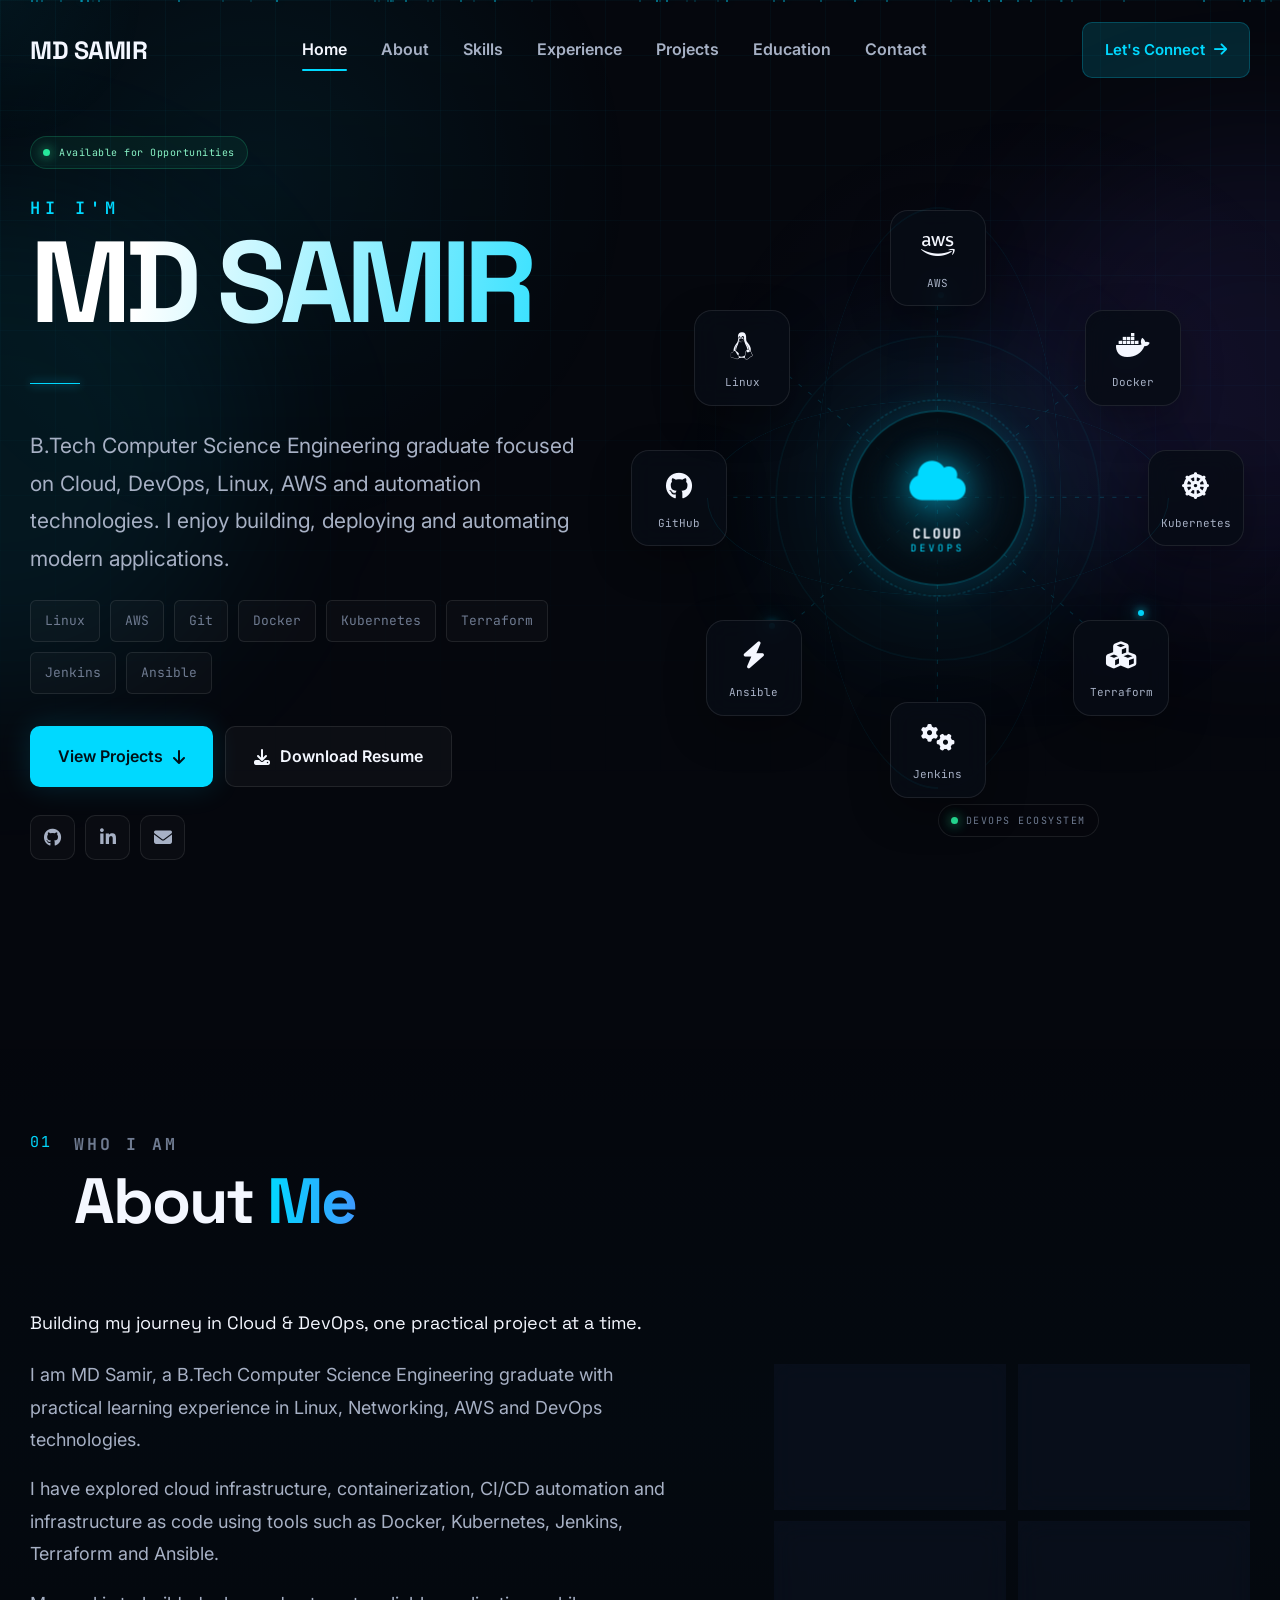
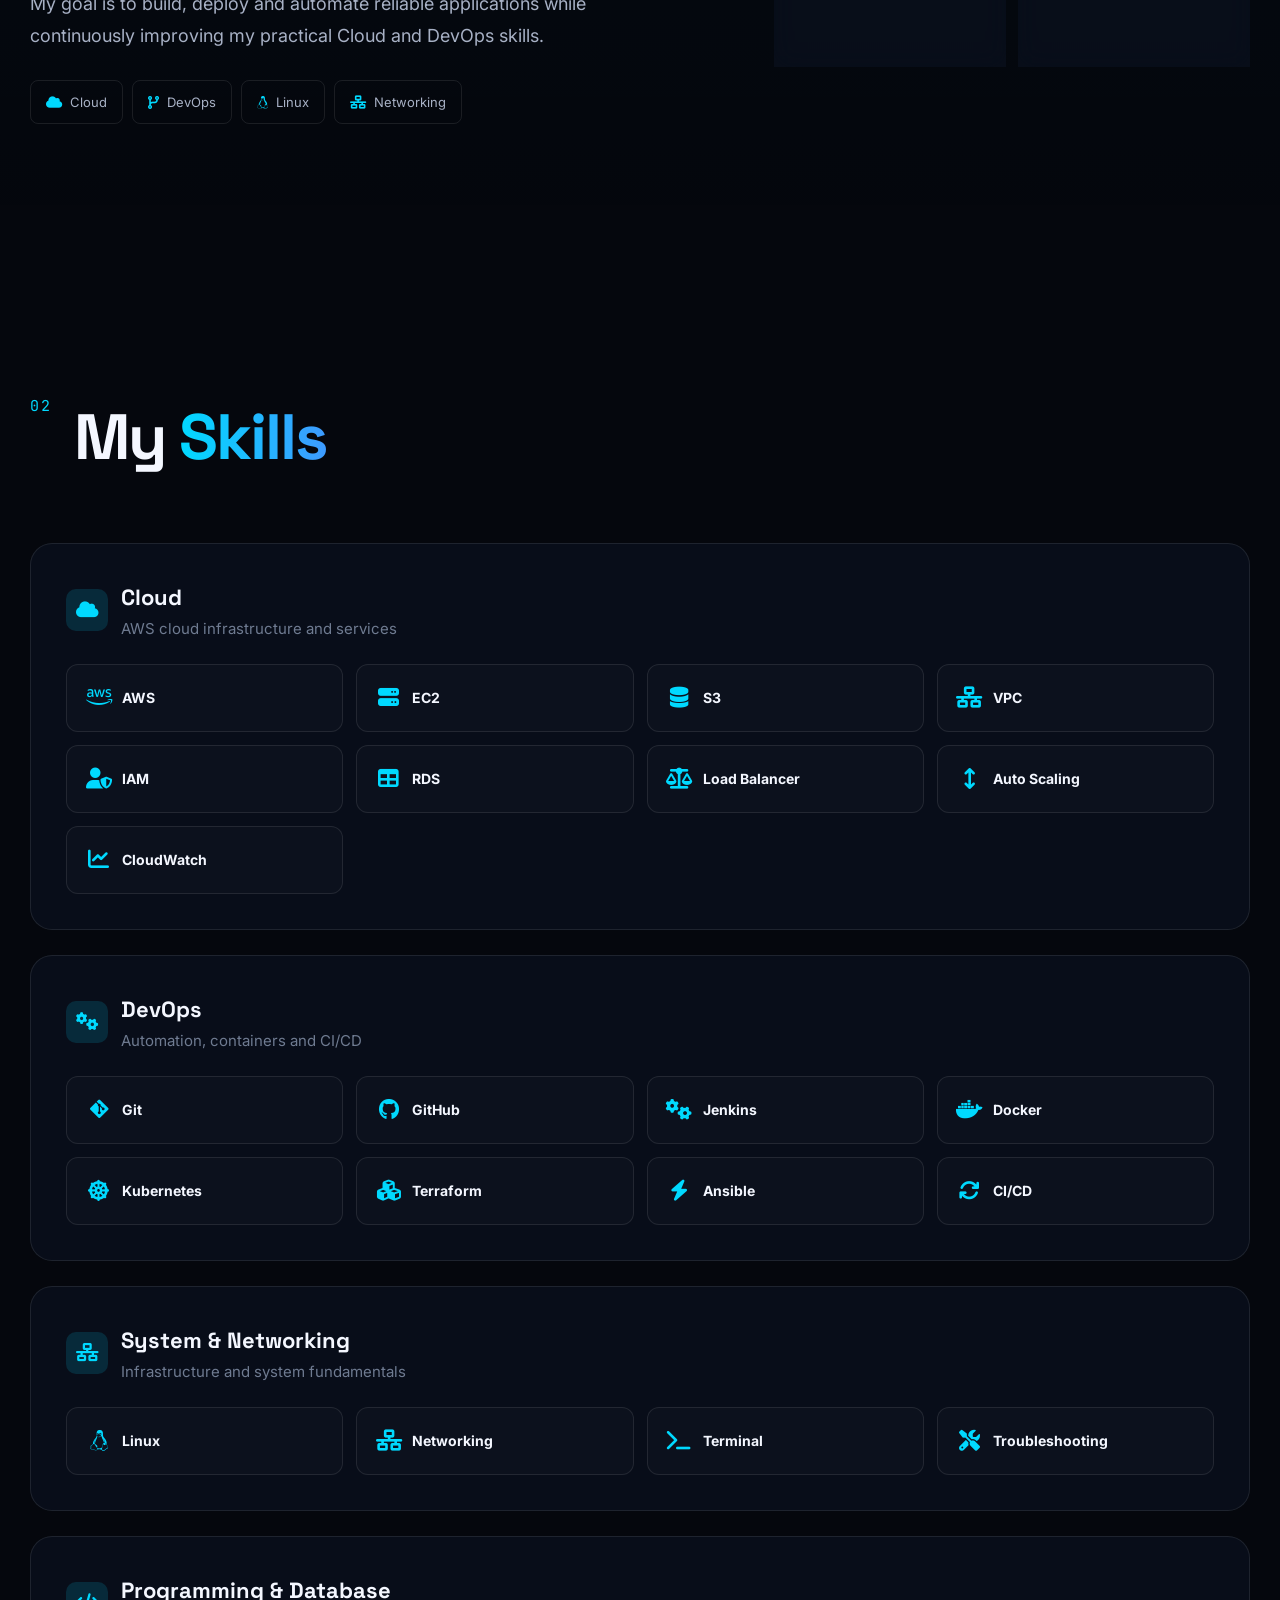
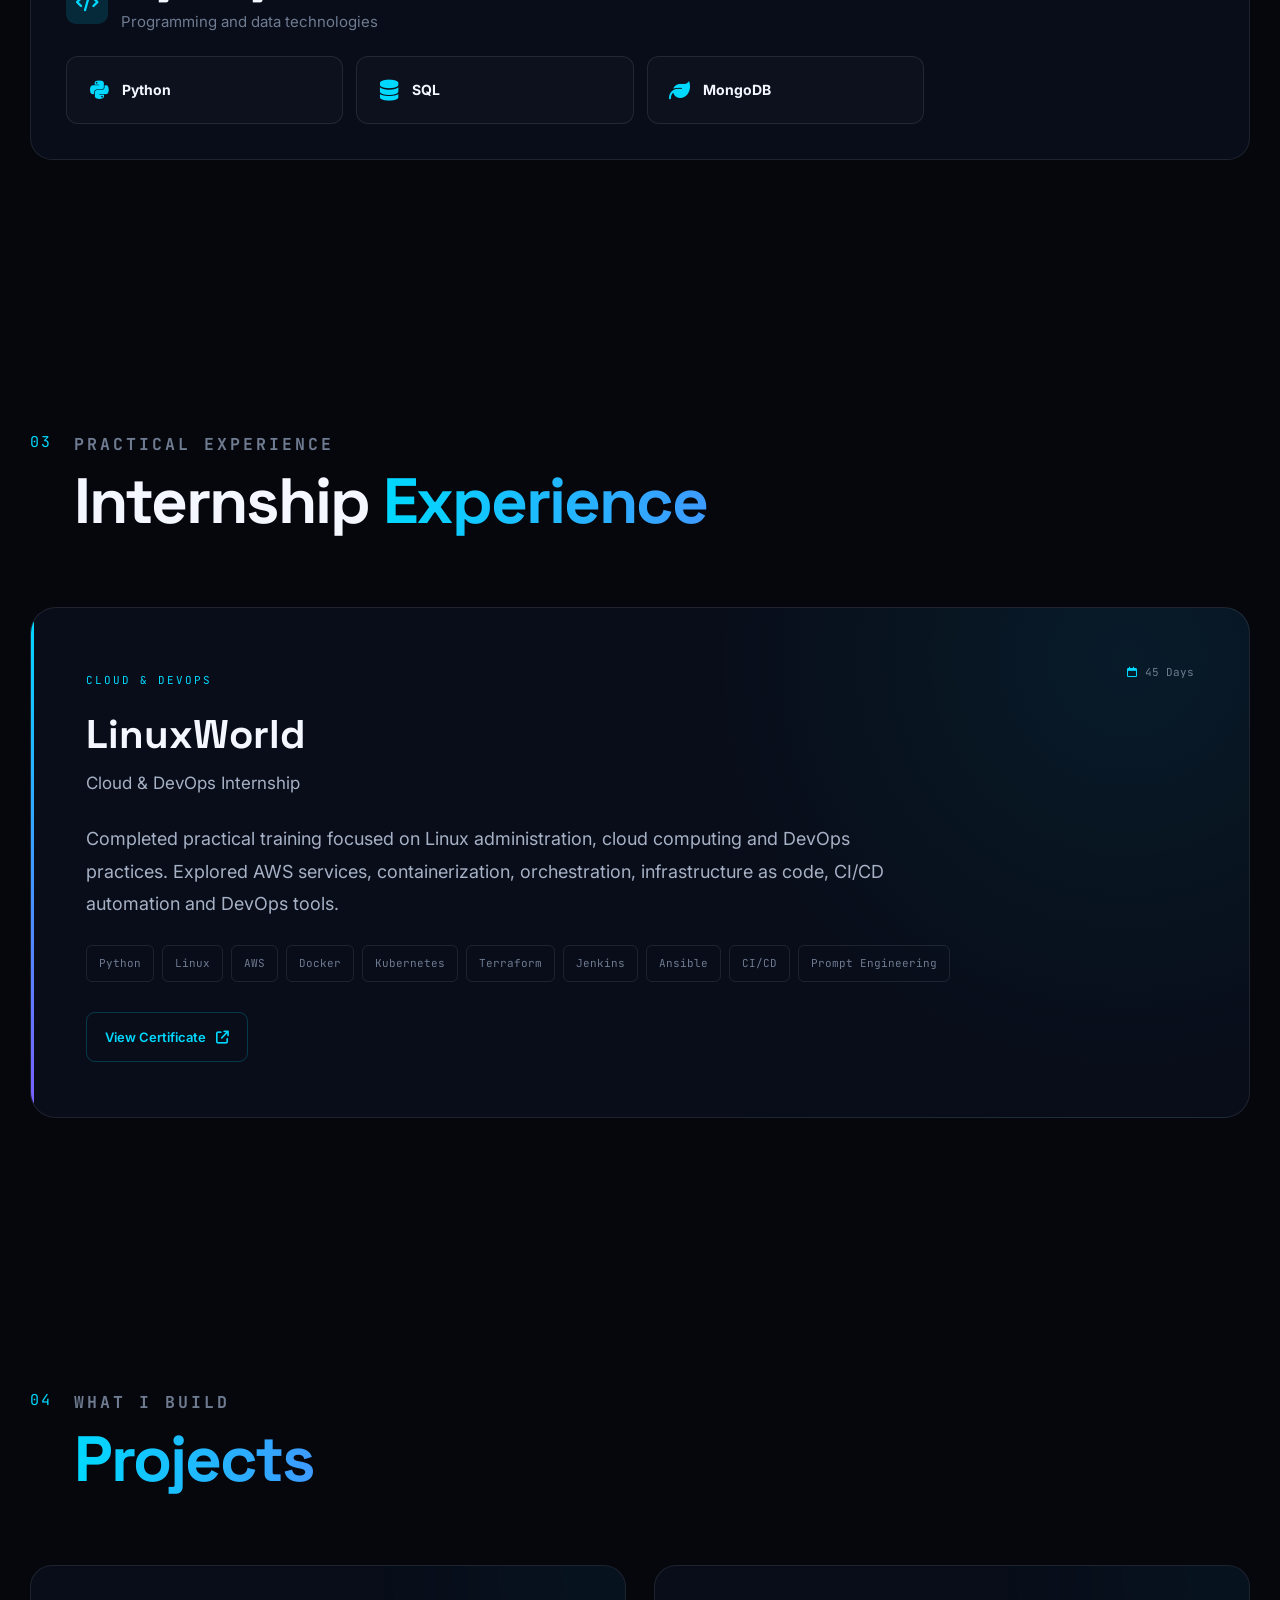
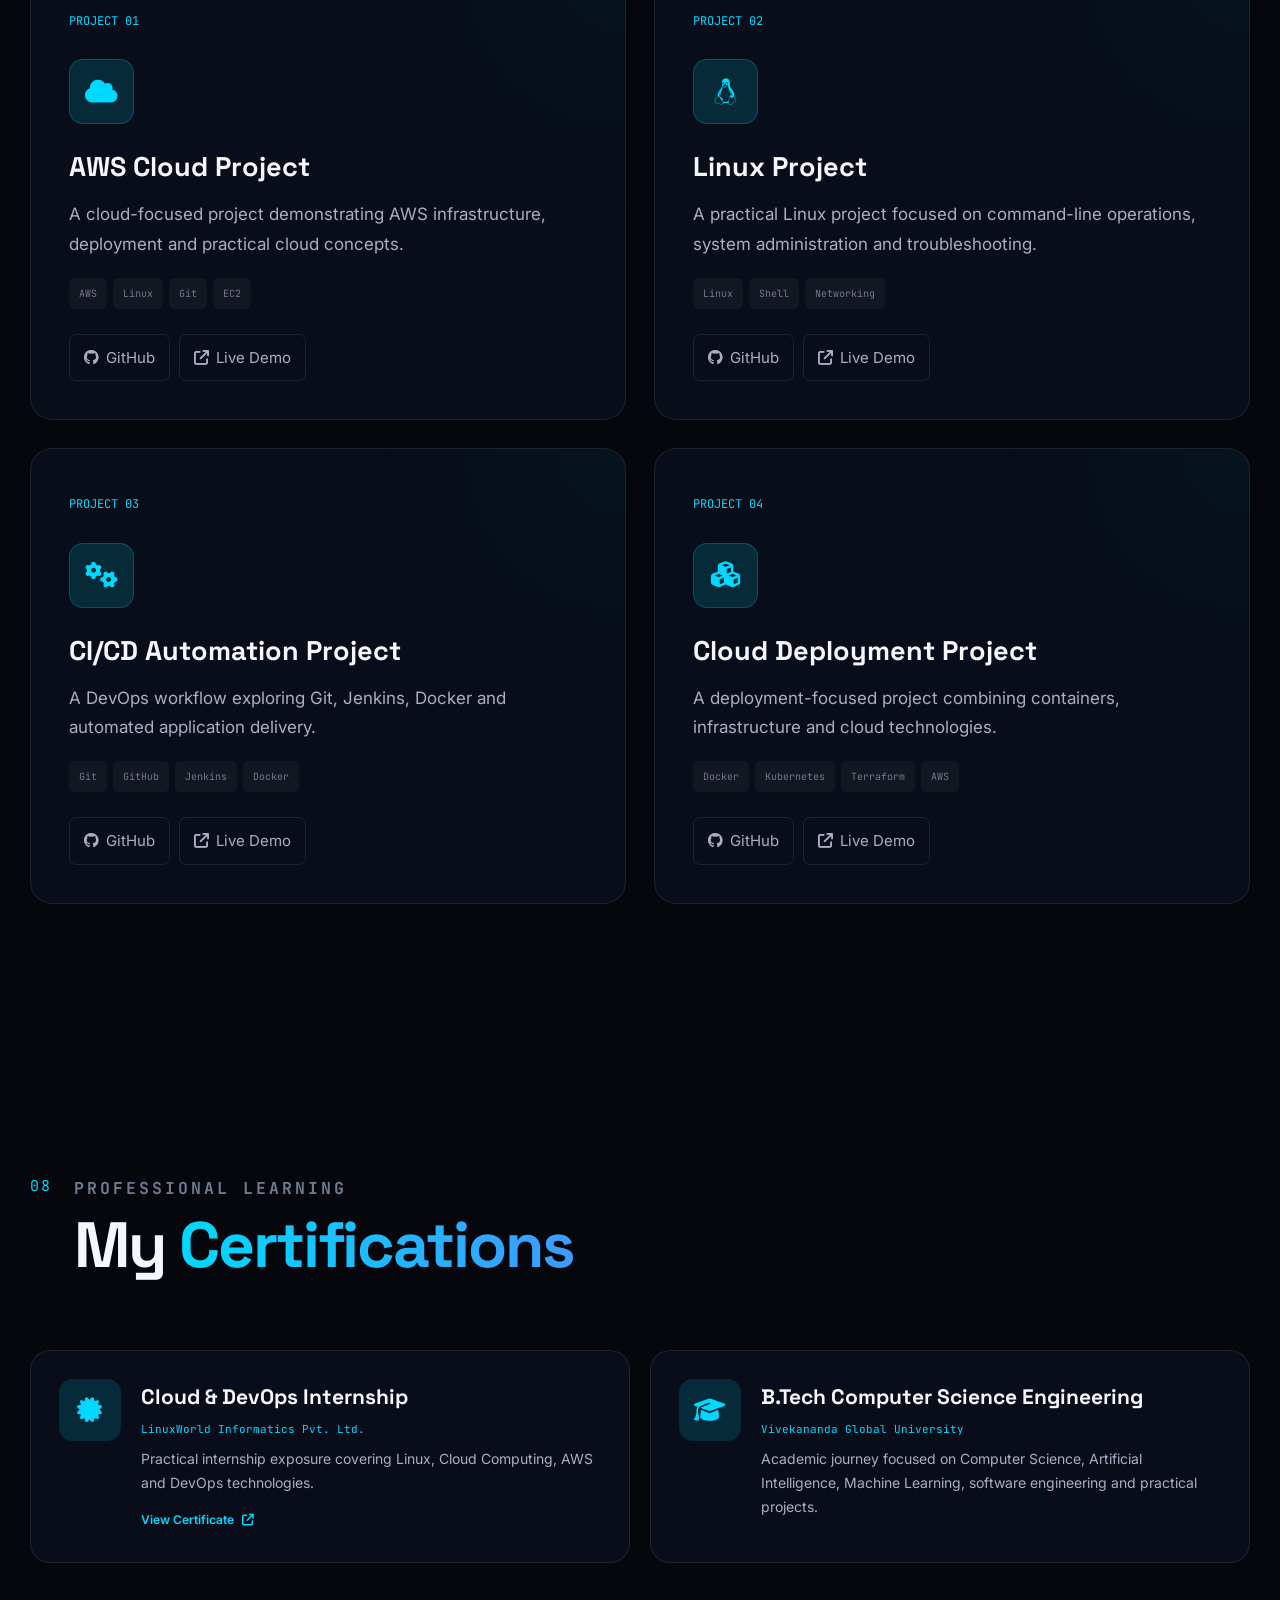
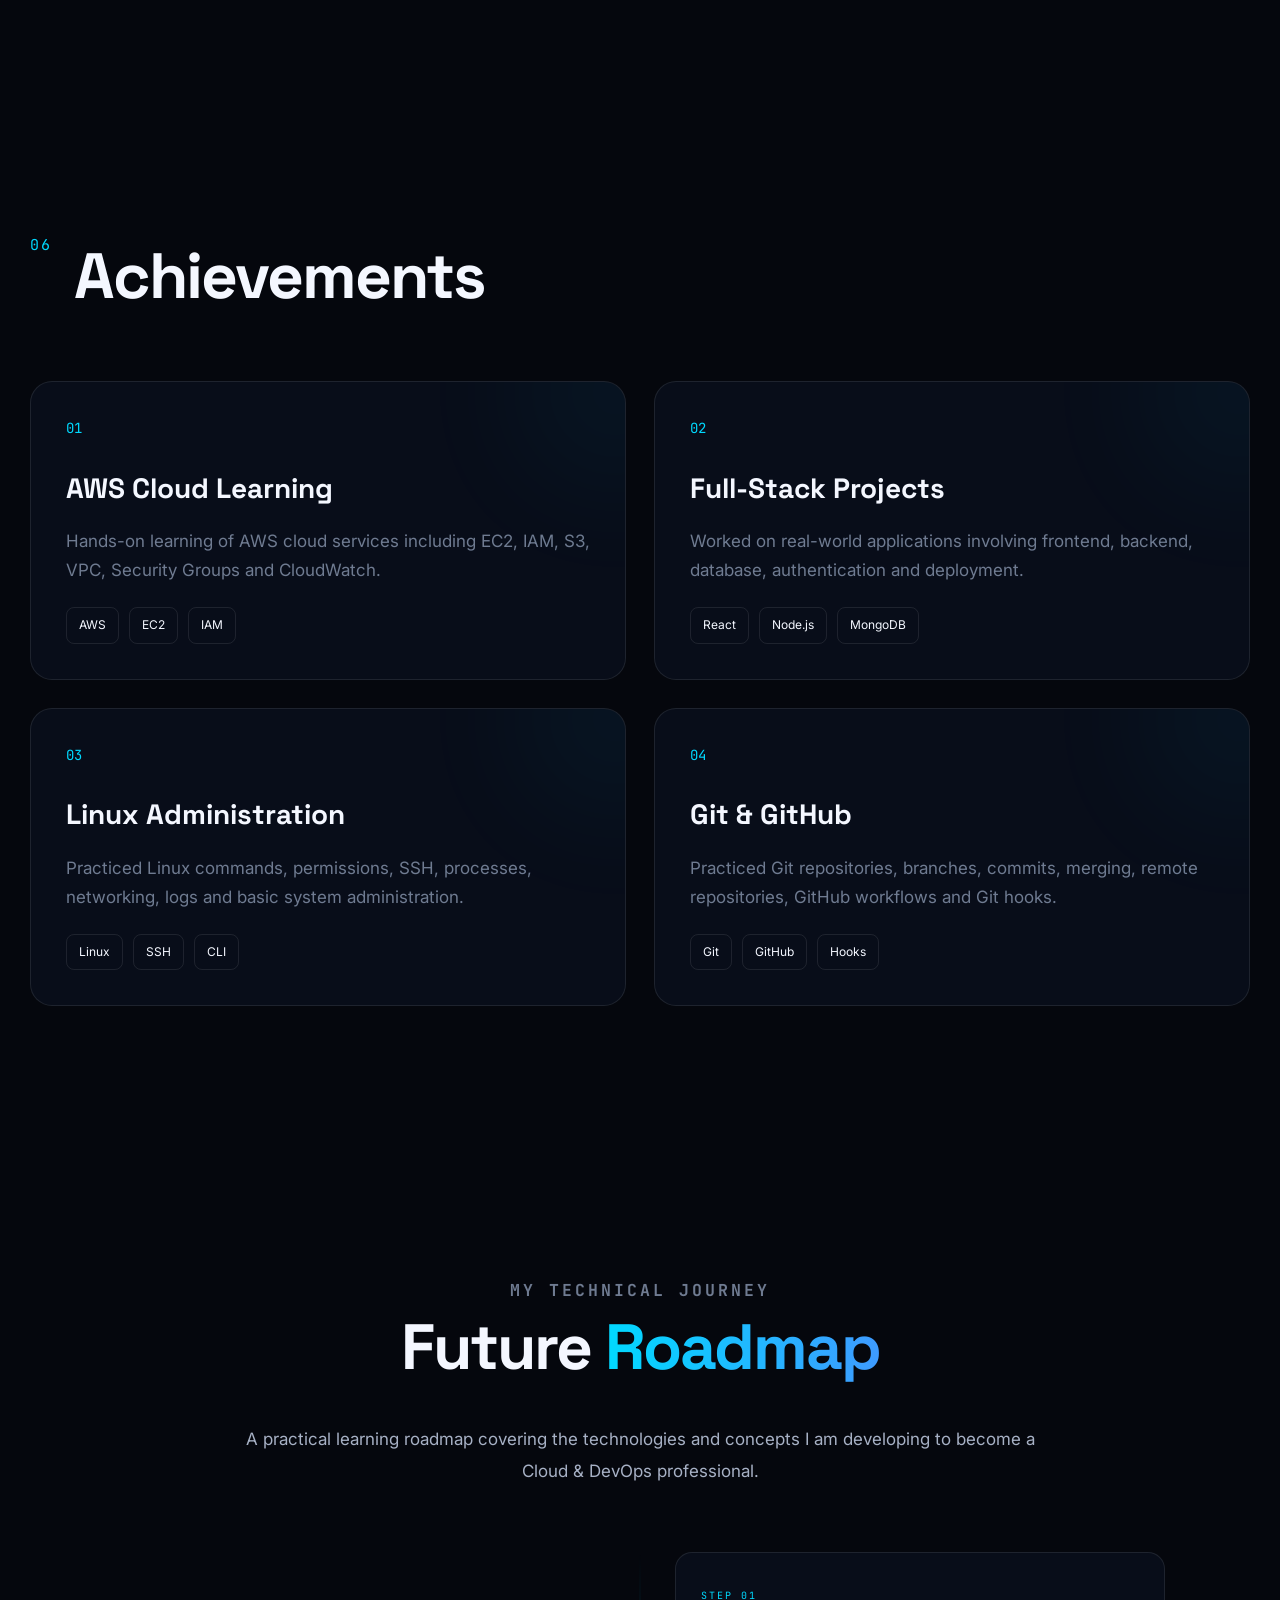
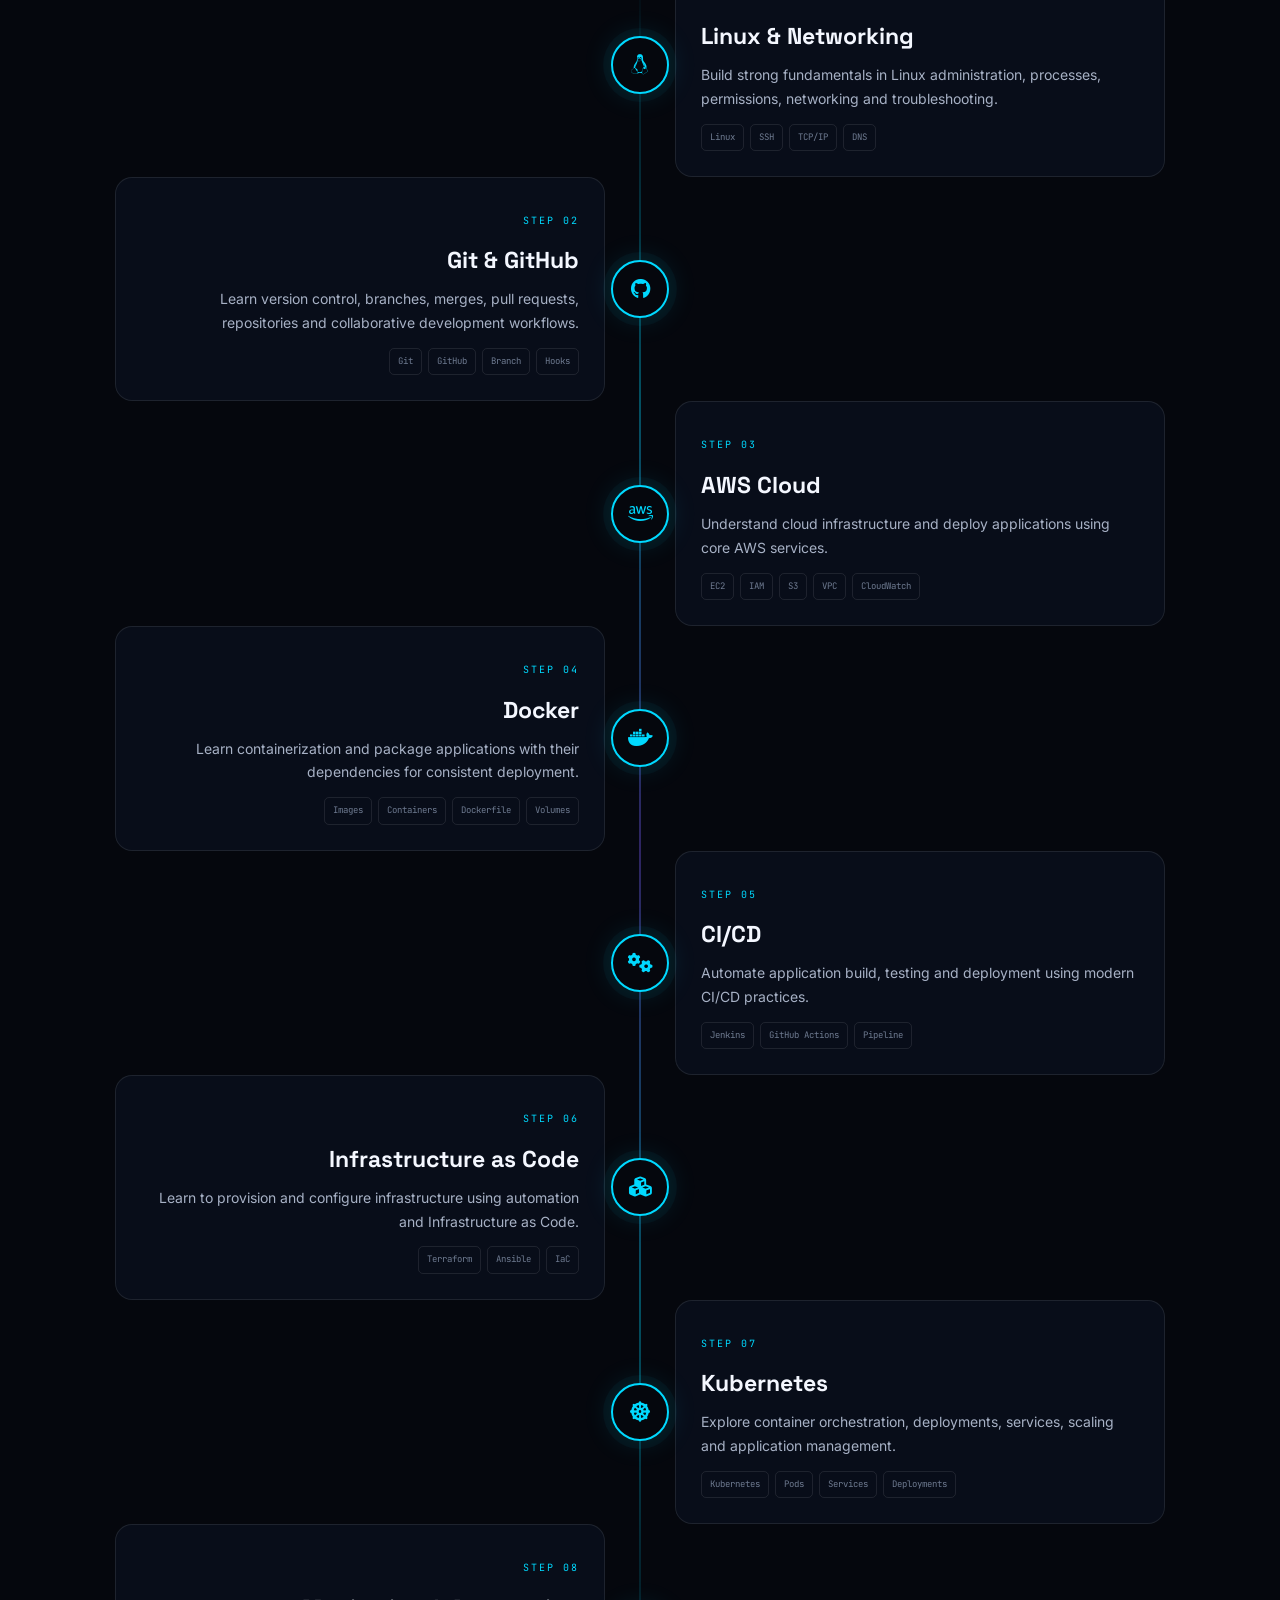
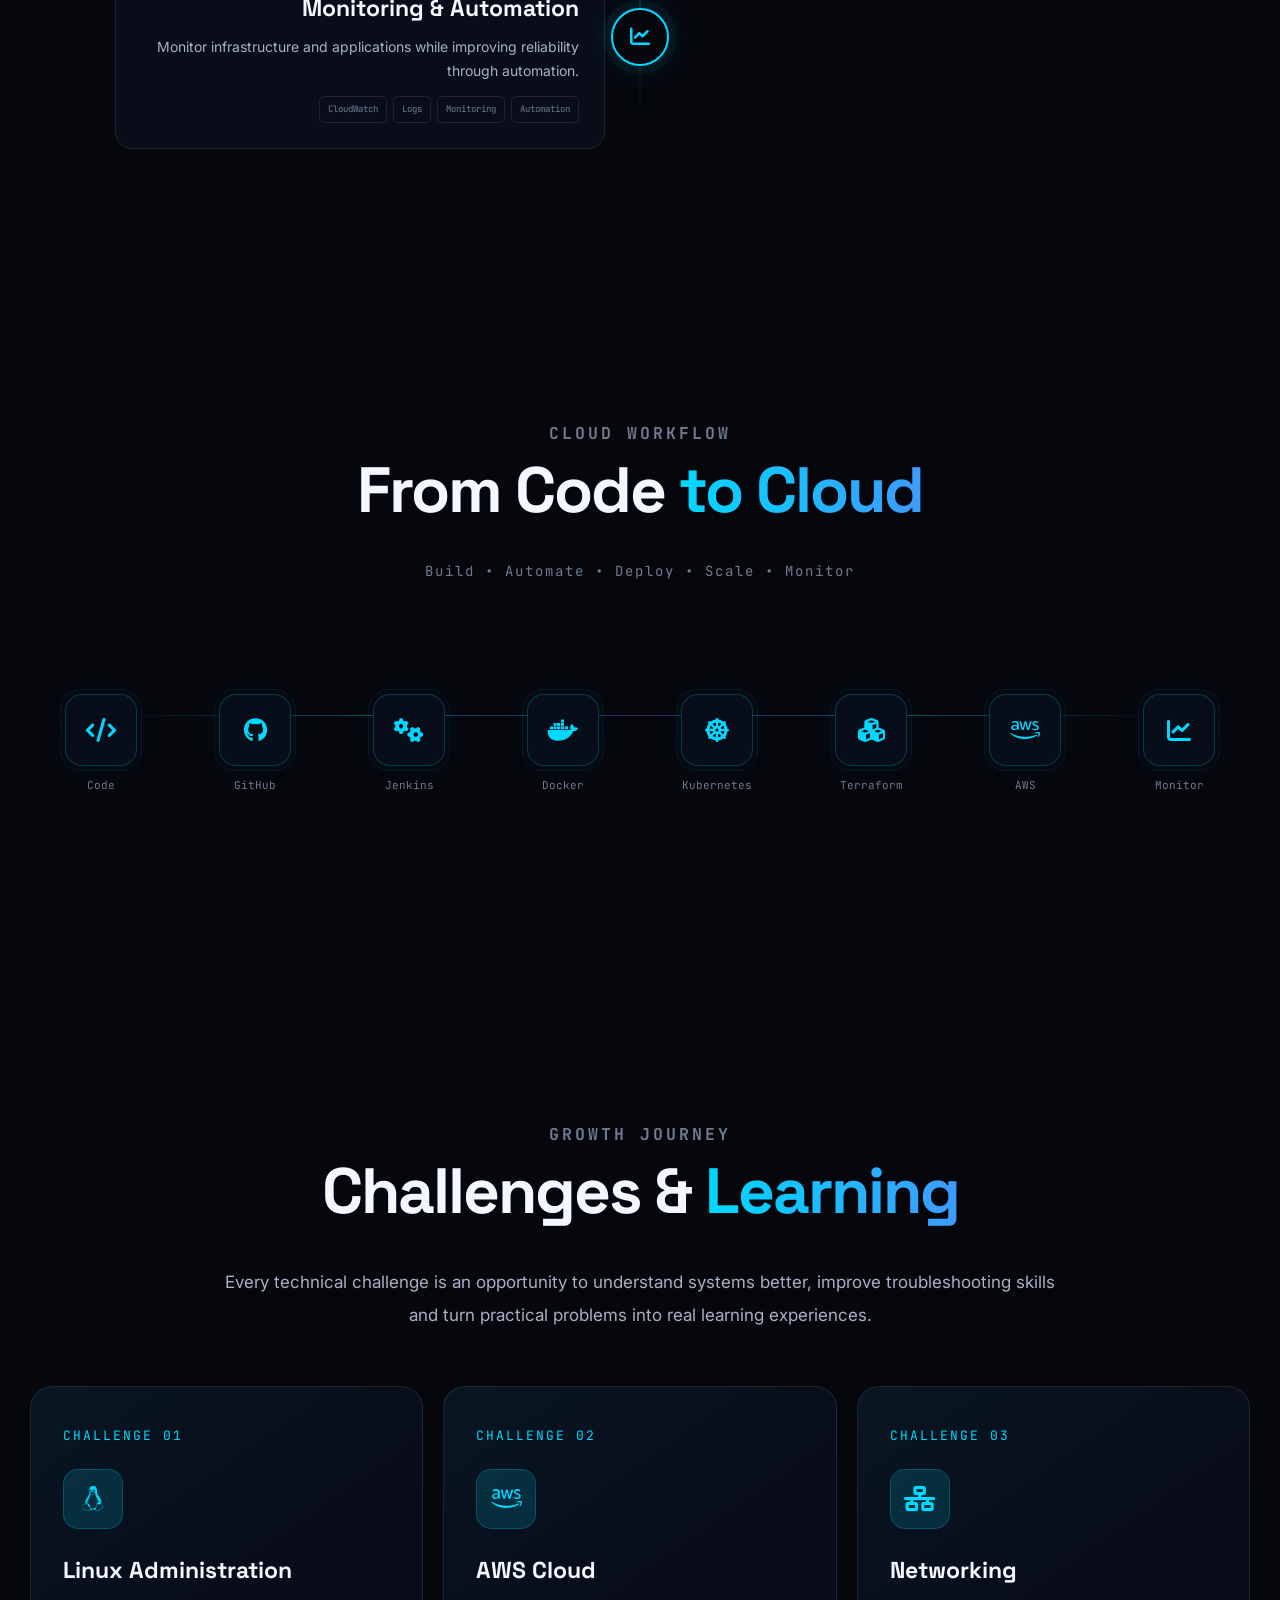
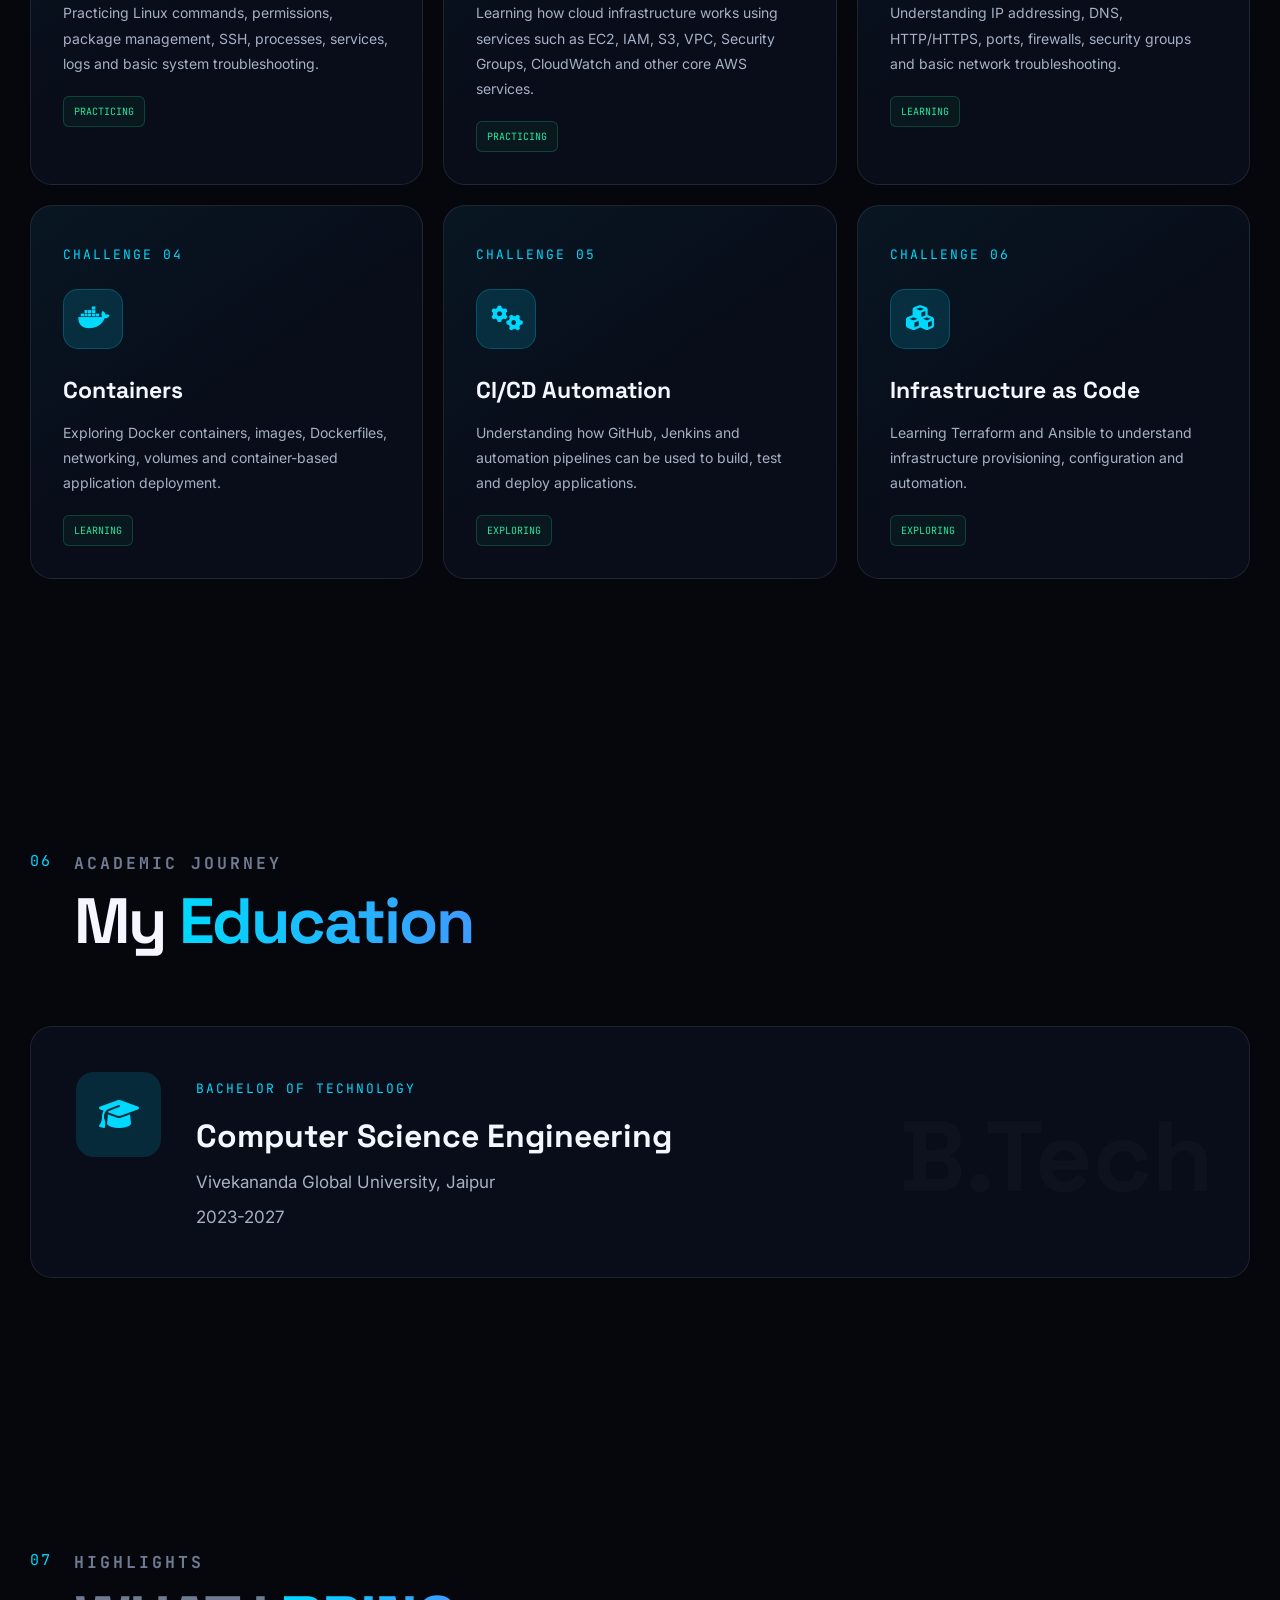
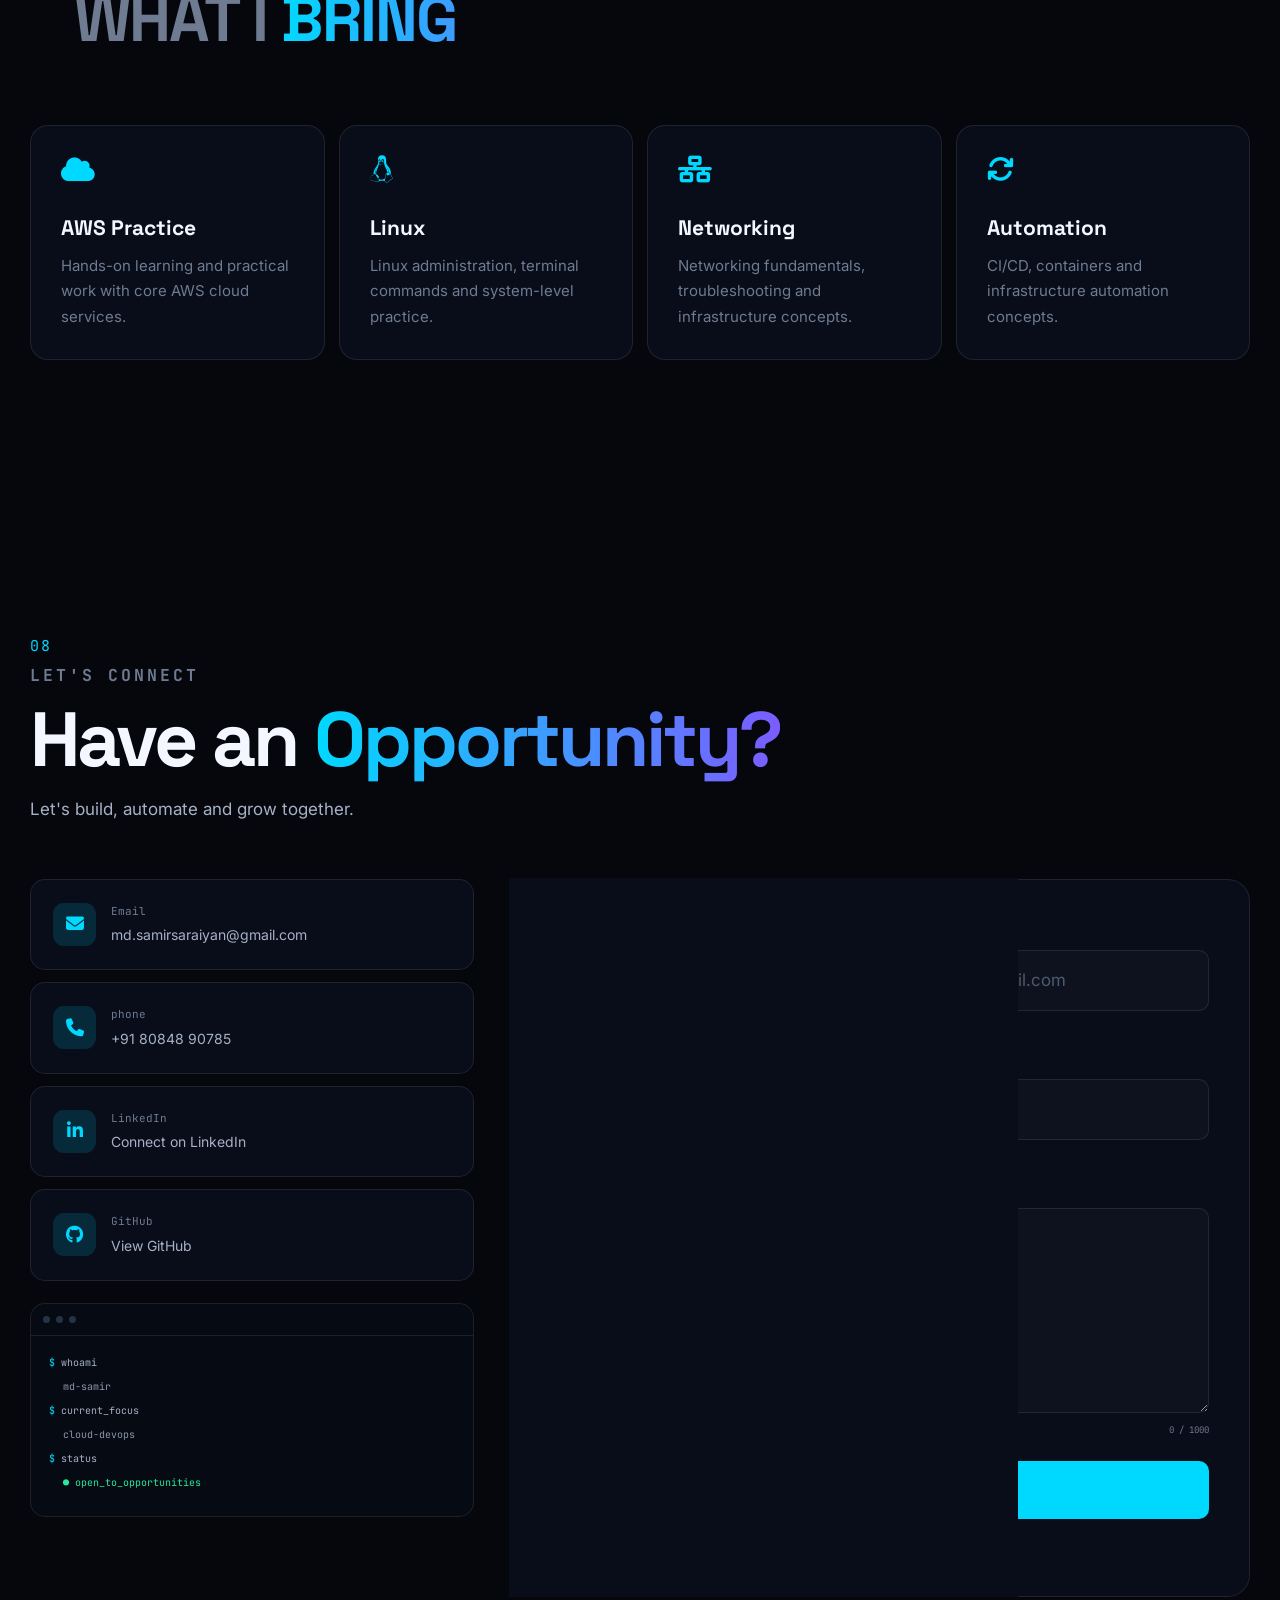
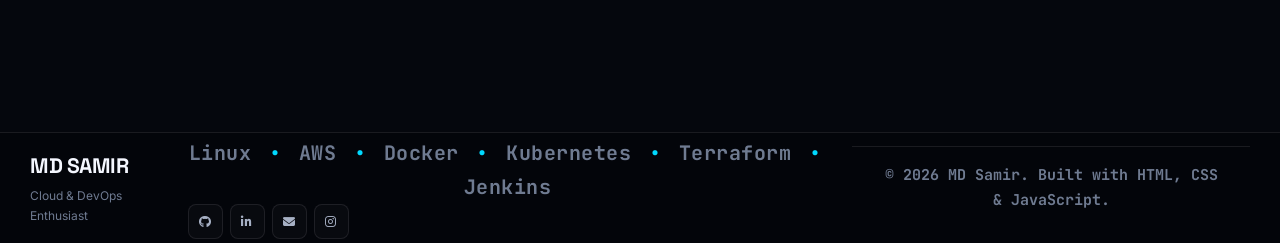
==== index.html @ 868d12e2 "Rename samir.html to index.html" ====
<!DOCTYPE html>
<html lang="en">
<head>
    <meta charset="UTF-8">

    <meta name="viewport" content="width=device-width, initial-scale=1.0">

    <meta
        name="description"
        content="MD Samir — Cloud & DevOps Enthusiast focused on Linux, AWS, Docker, Kubernetes, Terraform, Jenkins and automation."
    >

    <meta name="author" content="MD Samir">

    <meta property="og:title" content="MD Samir | Cloud & DevOps">
    <meta
        property="og:description"
        content="Cloud & DevOps portfolio of MD Samir."
    >
    <meta property="og:type" content="website">

    <title>MD Samir | Cloud & DevOps</title>

    <!-- Google Fonts -->
    <link rel="preconnect" href="https://fonts.googleapis.com">
    <link rel="preconnect" href="https://fonts.gstatic.com" crossorigin>

    <link
        href="https://fonts.googleapis.com/css2?family=Inter:wght@400;500;600;700;800&family=JetBrains+Mono:wght@400;500;600&family=Space+Grotesk:wght@400;500;600;700&display=swap"
        rel="stylesheet"
    >

    <!-- Font Awesome Icons -->
    <link
        rel="stylesheet"
        href="https://cdnjs.cloudflare.com/ajax/libs/font-awesome/6.5.2/css/all.min.css"
    >

 <!-- Main CSS -->
<link rel="stylesheet" href="style.css">

<link rel="icon" href="assets/images/favicon.png">
<body>

    <!-- =====================================================
         PAGE LOADER
    ====================================================== -->

    <div class="page-loader" id="pageLoader">
        <div class="loader-core">
            <span></span>
            <span></span>
            <span></span>
        </div>

        <p>INITIALIZING CLOUD ENVIRONMENT...</p>
    </div>


    <!-- =====================================================
         BACKGROUND EFFECTS
    ====================================================== -->

    <div class="background-grid"></div>

    <div class="particles-container" id="particlesContainer"></div>

    <div class="cursor-glow" id="cursorGlow"></div>


    <!-- =====================================================
         NAVIGATION
    ====================================================== -->

    <header class="navbar" id="navbar">

        <div class="container nav-container">

            <a href="#home" class="logo">
        
                MD<span>  </span>SAMIR
                
            </a>


            <nav class="nav-menu" id="navMenu">

                <a href="#home" class="nav-link active">Home</a>

                <a href="#about" class="nav-link">About</a>

                <a href="#skills" class="nav-link">Skills</a>

                <a href="#experience" class="nav-link">Experience</a>

                <a href="#projects" class="nav-link">Projects</a>

                <a href="#education" class="nav-link">Education</a>

                <a href="#contact" class="nav-link">Contact</a>

            </nav>


            <a href="#contact" class="nav-contact-btn">
                Let's Connect
                <i class="fa-solid fa-arrow-right"></i>
            </a>


            <button
                class="menu-toggle"
                id="menuToggle"
                aria-label="Open navigation menu"
                aria-expanded="false"
            >
                <span></span>
                <span></span>
                <span></span>
            </button>

        </div>

    </header>


    <main>


        <!-- =====================================================
             HERO SECTION
        ====================================================== -->

        <section class="hero section" id="home">

            <div class="hero-glow hero-glow-one"></div>
            <div class="hero-glow hero-glow-two"></div>


            <div class="container hero-container">


                <!-- HERO CONTENT -->

                <div class="hero-content reveal">

                    <div class="status-badge">

                        <span class="status-dot"></span>

                        <span>Available for Opportunities</span>

                    </div>


                    <p class="hero-intro">
                        HI I'M
                    </p>


                    <h1 class="hero-title">

                        
                        <span>MD SAMIR</span>

                    </h1>

<div class="hero-role">
    <span class="role-line"></span>

    <span class="role-text">
        Cloud &amp; DevOps Enthusiast
    </span>
</div>


                    <p class="hero-description">

                        B.Tech Computer Science Engineering graduate focused on
                        Cloud, DevOps, Linux, AWS and automation technologies.
                        I enjoy building, deploying and automating modern
                        applications.

                    </p>


                    <div class="hero-tech-stack">

                        <span>Linux</span>
                        <span>AWS</span>
                        <span>Git</span>
                        <span>Docker</span>
                        <span>Kubernetes</span>
                        <span>Terraform</span>
                        <span>Jenkins</span>
                        <span>Ansible</span>

                    </div>


                    <div class="hero-buttons">

                        <a
                            href="#projects"
                            class="btn btn-primary"
                        >
                            <span>View Projects</span>
                            <i class="fa-solid fa-arrow-down"></i>
                        </a>


                        <a
                            href="assets/resume/MD-Samir-Resume.pdf"
                            class="btn btn-secondary"
                            download
                        >
                            <i class="fa-solid fa-download"></i>
                            <span>Download Resume</span>
                        </a>

                    </div>


                    <div class="hero-socials">

                        <a
                            href="https://github.com/MdSamir8084"
                            target="_blank"
                            rel="noopener noreferrer"
                            aria-label="GitHub"
                        >
                            <i class="fa-brands fa-github"></i>
                        </a>


                        <a
                            href="https://www.linkedin.com/md-samir-2582a22b4"
                            target="_blank"
                            rel="noopener noreferrer"
                            aria-label="LinkedIn"
                        >
                            <i class="fa-brands fa-linkedin-in"></i>
                        </a>


                        <a
                            href="mailto:mdsamirsaraiyan.com"
                            aria-label="Email"
                        >
                            <i class="fa-solid fa-envelope"></i>
                        </a>

                    </div>

                </div>


                <!-- =================================================
                     CLOUD / DEVOPS ECOSYSTEM
                ================================================== -->

                <div
                    class="devops-visual reveal"
                    id="devopsVisual"
                >

                    <div class="visual-glow"></div>

                    <div class="orbit orbit-one"></div>
                    <div class="orbit orbit-two"></div>
                    <div class="orbit orbit-three"></div>


                    <!-- Connection SVG -->

                    <svg
                        class="connection-lines"
                        viewBox="0 0 600 600"
                        aria-hidden="true"
                    >

                        <path
                            class="connection connection-1"
                            d="M300 300 L300 85"
                        />

                        <path
                            class="connection connection-2"
                            d="M300 300 L490 150"
                        />

                        <path
                            class="connection connection-3"
                            d="M300 300 L520 300"
                        />

                        <path
                            class="connection connection-4"
                            d="M300 300 L480 455"
                        />

                        <path
                            class="connection connection-5"
                            d="M300 300 L300 520"
                        />

                        <path
                            class="connection connection-6"
                            d="M300 300 L120 455"
                        />

                        <path
                            class="connection connection-7"
                            d="M300 300 L80 300"
                        />

                        <path
                            class="connection connection-8"
                            d="M300 300 L110 145"
                        />

                    </svg>


                    <!-- Moving particles -->

                    <div class="data-particle particle-1"></div>
                    <div class="data-particle particle-2"></div>
                    <div class="data-particle particle-3"></div>
                    <div class="data-particle particle-4"></div>


                    <!-- CENTER CLOUD -->

                    <div class="cloud-core">

                        <div class="cloud-ring"></div>

                        <div class="cloud-icon">
                            <i class="fa-solid fa-cloud"></i>
                        </div>

                        <div class="cloud-text">
                            <strong>CLOUD</strong>
                            <span>DEVOPS</span>
                        </div>

                    </div>


                    <!-- TECHNOLOGY NODES -->

                    <div
                        class="tech-node node-aws"
                        data-tech="Amazon Web Services"
                    >
                        <div class="node-icon">
                            <i class="fa-brands fa-aws"></i>
                        </div>

                        <span>AWS</span>
                    </div>


                    <div
                        class="tech-node node-docker"
                        data-tech="Containerization"
                    >
                        <div class="node-icon">
                            <i class="fa-brands fa-docker"></i>
                        </div>

                        <span>Docker</span>
                    </div>


                    <div
                        class="tech-node node-kubernetes"
                        data-tech="Container Orchestration"
                    >
                        <div class="node-icon">
                            <i class="fa-solid fa-dharmachakra"></i>
                        </div>

                        <span>Kubernetes</span>
                    </div>


                    <div
                        class="tech-node node-terraform"
                        data-tech="Infrastructure as Code"
                    >
                        <div class="node-icon">
                            <i class="fa-solid fa-cubes"></i>
                        </div>

                        <span>Terraform</span>
                    </div>


                    <div
                        class="tech-node node-jenkins"
                        data-tech="CI/CD Automation"
                    >
                        <div class="node-icon">
                            <i class="fa-solid fa-gears"></i>
                        </div>

                        <span>Jenkins</span>
                    </div>


                    <div
                        class="tech-node node-ansible"
                        data-tech="Automation"
                    >
                        <div class="node-icon">
                            <i class="fa-solid fa-bolt"></i>
                        </div>

                        <span>Ansible</span>
                    </div>


                    <div
                        class="tech-node node-github"
                        data-tech="Version Control"
                    >
                        <div class="node-icon">
                            <i class="fa-brands fa-github"></i>
                        </div>

                        <span>GitHub</span>
                    </div>


                    <div
                        class="tech-node node-linux"
                        data-tech="Linux Administration"
                    >
                        <div class="node-icon">
                            <i class="fa-brands fa-linux"></i>
                        </div>

                        <span>Linux</span>
                    </div>


                    <!-- VISUAL LABEL -->

                    <div class="visual-label">

                        <span class="pulse-dot"></span>

                        <span>DEVOPS ECOSYSTEM</span>

                    </div>

                </div>

            </div>


            <div class="scroll-indicator">

              

                <div class="scroll-line"></div>

            </div>

        </section>



        <!-- =====================================================
             ABOUT SECTION
        ====================================================== -->

        <section class="about section" id="about">

            <div class="container">

                <div class="section-heading reveal">

                    <span class="section-number">01</span>

                    <div>
                        <span class="section-label"><h1>WHO I AM</h1></span>

                        <h2>
                            About <span>Me</span>
                        </h2>
                    </div>

                </div>


                <div class="about-grid">


                    <div class="about-content reveal">

                        <p class="about-lead">
                            Building my journey in Cloud &amp; DevOps,
                            one practical project at a time.
                        </p>

                        <p>
                            I am MD Samir, a B.Tech Computer Science
                            Engineering graduate with practical learning
                            experience in Linux, Networking, AWS and
                            DevOps technologies.
                        </p>

                        <p>
                            I have explored cloud infrastructure,
                            containerization, CI/CD automation and
                            infrastructure as code using tools such as
                            Docker, Kubernetes, Jenkins, Terraform and
                            Ansible.
                        </p>

                        <p>
                            My goal is to build, deploy and automate
                            reliable applications while continuously
                            improving my practical Cloud and DevOps skills.
                        </p>


                        <div class="about-tags">

                            <span>
                                <i class="fa-solid fa-cloud"></i>
                                Cloud
                            </span>

                            <span>
                                <i class="fa-solid fa-code-branch"></i>
                                DevOps
                            </span>

                            <span>
                                <i class="fa-brands fa-linux"></i>
                                Linux
                            </span>

                            <span>
                                <i class="fa-solid fa-network-wired"></i>
                                Networking
                            </span>

                        </div>

                    </div>


                    <div class="about-cards reveal">


                        <div class="info-card">

                            <div class="info-icon">
                                <i class="fa-solid fa-graduation-cap"></i>
                            </div>

                            <div>
                                <span>Education</span>
                                <strong>B.Tech CSE</strong>
                            </div>

                        </div>


                        <div class="info-card">

                            <div class="info-icon">
                                <i class="fa-solid fa-cloud-arrow-up"></i>
                            </div>

                            <div>
                                <span>Focus</span>
                                <strong>Cloud &amp; DevOps</strong>
                            </div>

                        </div>


                        <div class="info-card">

                            <div class="info-icon">
                                <i class="fa-solid fa-terminal"></i>
                            </div>

                            <div>
                                <span>Core</span>
                                <strong>Linux &amp; Networking</strong>
                            </div>

                        </div>


                        <div class="info-card">

                            <div class="info-icon">
                                <i class="fa-solid fa-gears"></i>
                            </div>

                            <div>
                                <span>Automation</span>
                                <strong>CI/CD &amp; IaC</strong>
                            </div>

                        </div>

                    </div>

                </div>

            </div>

        </section>



        <!-- =====================================================
             SKILLS SECTION
        ====================================================== -->

        <section class="skills section" id="skills">

            <div class="container">

                <div class="section-heading reveal">

                    <span class="section-number">02</span>

                    <div>
                        <span class="section-label"></span>

                        <h2>
                            My <span>Skills</span>
                        </h2>
                    </div>

                </div>


                <div
                    class="skills-container"
                    id="skillsContainer"
                >

                    <!-- JavaScript will render skills here -->

                </div>

            </div>

        </section>



        <!-- =====================================================
             EXPERIENCE
        ====================================================== -->

        <section class="experience section" id="experience">

            <div class="container">

                <div class="section-heading reveal">

                    <span class="section-number">03</span>

                    <div>
                        <span class="section-label"><h1>PRACTICAL EXPERIENCE</h1></span>

                        <h2>
                            Internship <span>Experience</span>
                        </h2>
                    </div>

                </div>


                <div class="experience-card reveal">

                    <div class="experience-line"></div>


                    <div class="experience-top">

                        <div>

                            <span class="experience-badge">
                                CLOUD &amp; DEVOPS
                            </span>

                            <h3>
                                LinuxWorld
                            </h3>

                            <p class="experience-role">
                                Cloud &amp; DevOps Internship
                            </p>

                        </div>


                        <div class="experience-duration">

                            <i class="fa-regular fa-calendar"></i>

                            <span>45 Days</span>

                        </div>

                    </div>


                    <p class="experience-description">

                        Completed practical training focused on Linux
                        administration, cloud computing and DevOps
                        practices. Explored AWS services,
                        containerization, orchestration, infrastructure
                        as code, CI/CD automation and DevOps tools.

                    </p>


                    <div class="experience-tech">

                        <span>Python</span>
                        <span>Linux</span>
                        <span>AWS</span>
                        <span>Docker</span>
                        <span>Kubernetes</span>
                        <span>Terraform</span>
                        <span>Jenkins</span>
                        <span>Ansible</span>
                        <span>CI/CD</span>
                        <span>Prompt Engineering</span>

                    </div>


                    <a
                        href="https://lnkd.in/p/d879vbFM"
                        class="certificate-btn"
                        target="_blank"
                    >
                        <span>View Certificate</span>
                        <i class="fa-solid fa-arrow-up-right-from-square"></i>
                    </a>

                </div>

            </div>

        </section>



        <!-- =====================================================
             PROJECTS
        ====================================================== -->

        <section class="projects section" id="projects">

            <div class="container">

                <div class="section-heading reveal">

                    <span class="section-number">04</span>

                    <div>
                        <span class="section-label"><h1>WHAT I BUILD</h1></span>

                        <h2>
                            <span>Projects</span>
                        </h2>
                    </div>

                </div>


                <div
                    class="projects-grid"
                    id="projectsGrid"
                >

                    <!-- JavaScript renders project cards -->

                </div>

            </div>

        </section>

        <!-- =====================================================
     CERTIFICATIONS
====================================================== -->

<section class="certifications section" id="certifications">

    <div class="container">

        <div class="section-heading reveal">

            <span class="section-number">08</span>

            <div>

                <span class="section-label">
                    <h1>PROFESSIONAL LEARNING</h1>
                </span>

                <h2>
                    My <span>Certifications</span>
                </h2>

            </div>

        </div>


        <div class="certifications-grid">


            <div class="certification-card reveal">

                <div class="certification-icon">

                    <i class="fa-solid fa-certificate"></i>

                </div>

                <div class="certification-content">

                    <h3>
                        Cloud &amp; DevOps Internship
                    </h3>

                    <span class="issuer">
                        LinuxWorld Informatics Pvt. Ltd.
                    </span>

                    <p>

                        Practical internship exposure covering Linux,
                        Cloud Computing, AWS and DevOps technologies.

                    </p>

                    <a
                        href="assets/images/linuxworld-certificate.pdf"
                        target="_blank"
                        class="certification-btn"
                    >

                        View Certificate

                        <i class="fa-solid fa-arrow-up-right-from-square"></i>

                    </a>

                </div>

            </div>


            <div class="certification-card reveal">

                <div class="certification-icon">

                    <i class="fa-solid fa-graduation-cap"></i>

                </div>

                <div class="certification-content">

                    <h3>
                        B.Tech Computer Science Engineering
                    </h3>

                    <span class="issuer">
                        Vivekananda Global University
                    </span>

                    <p>

                        Academic journey focused on Computer Science,
                        Artificial Intelligence, Machine Learning,
                        software engineering and practical projects.

                    </p>

                </div>

            </div>


        </div>

    </div>

</section>

<section class="section" id="achievements">

    <div class="container">

        <div class="section-heading reveal">
            <span class="section-number">06</span>

            <h2>
                Achievements

            </h2>
                            

</p>            
        </div></p>

        <div class="achievements-grid">

            <div class="achievement-card reveal">
                <span class="achievement-number">01</span>

                <h3>AWS Cloud Learning</h3>

                <p>
                    Hands-on learning of AWS cloud services including
                    EC2, IAM, S3, VPC, Security Groups and CloudWatch.
                </p>

                <div class="achievement-tags">
                    <span>AWS</span>
                    <span>EC2</span>
                    <span>IAM</span>
                </div>
            </div>


            <div class="achievement-card reveal">
                <span class="achievement-number">02</span>

                <h3>Full-Stack Projects</h3>

                <p>
                    Worked on real-world applications involving frontend,
                    backend, database, authentication and deployment.
                </p>

                <div class="achievement-tags">
                    <span>React</span>
                    <span>Node.js</span>
                    <span>MongoDB</span>
                </div>
            </div>


            <div class="achievement-card reveal">
                <span class="achievement-number">03</span>

                <h3>Linux Administration</h3>

                <p>
                    Practiced Linux commands, permissions, SSH, processes,
                    networking, logs and basic system administration.
                </p>

                <div class="achievement-tags">
                    <span>Linux</span>
                    <span>SSH</span>
                    <span>CLI</span>
                </div>
            </div>


            <div class="achievement-card reveal">
                <span class="achievement-number">04</span>

                <h3>Git &amp; GitHub</h3>

                <p>
                    Practiced Git repositories, branches, commits, merging,
                    remote repositories, GitHub workflows and Git hooks.
                </p>

                <div class="achievement-tags">
                    <span>Git</span>
                    <span>GitHub</span>
                    <span>Hooks</span>
                </div>
            </div>

        </div>

    </div>

</section>

        <!-- =====================================================
     DEVOPS ROADMAP
====================================================== -->

<section class="roadmap section" id="roadmap">

    <div class="container">

        <div class="section-heading centered reveal">

            <span class="section-number">09</span>

            <div>

                <span class="section-label">
                    <h1>MY TECHNICAL JOURNEY</h1>
                </span>

                <h2>
                    Future <span>Roadmap</span>
                </h2>

            </div>

        </div>


        <p class="roadmap-intro reveal">

            A practical learning roadmap covering the technologies
            and concepts I am developing to become a Cloud &amp;
            DevOps professional.

        </p>


        <div class="roadmap-container">


            <div class="roadmap-line"></div>


            <!-- STEP 01 -->

            <div class="roadmap-item reveal">

                <div class="roadmap-content">

                    <span class="roadmap-step">
                        STEP 01
                    </span>

                    <h3>
                        Linux &amp; Networking
                    </h3>

                    <p>

                        Build strong fundamentals in Linux administration,
                        processes, permissions, networking and
                        troubleshooting.

                    </p>

                    <div class="roadmap-tools">

                        <span>Linux</span>
                        <span>SSH</span>
                        <span>TCP/IP</span>
                        <span>DNS</span>

                    </div>

                </div>

                <div class="roadmap-dot">

                    <i class="fa-brands fa-linux"></i>

                </div>

            </div>


            <!-- STEP 02 -->

            <div class="roadmap-item reveal">

                <div class="roadmap-content">

                    <span class="roadmap-step">
                        STEP 02
                    </span>

                    <h3>
                        Git &amp; GitHub
                    </h3>

                    <p>

                        Learn version control, branches, merges,
                        pull requests, repositories and collaborative
                        development workflows.

                    </p>

                    <div class="roadmap-tools">

                        <span>Git</span>
                        <span>GitHub</span>
                        <span>Branch</span>
                        <span>Hooks</span>

                    </div>

                </div>

                <div class="roadmap-dot">

                    <i class="fa-brands fa-github"></i>

                </div>

            </div>


            <!-- STEP 03 -->

            <div class="roadmap-item reveal">

                <div class="roadmap-content">

                    <span class="roadmap-step">
                        STEP 03
                    </span>

                    <h3>
                        AWS Cloud
                    </h3>

                    <p>

                        Understand cloud infrastructure and deploy
                        applications using core AWS services.

                    </p>

                    <div class="roadmap-tools">

                        <span>EC2</span>
                        <span>IAM</span>
                        <span>S3</span>
                        <span>VPC</span>
                        <span>CloudWatch</span>

                    </div>

                </div>

                <div class="roadmap-dot">

                    <i class="fa-brands fa-aws"></i>

                </div>

            </div>


            <!-- STEP 04 -->

            <div class="roadmap-item reveal">

                <div class="roadmap-content">

                    <span class="roadmap-step">
                        STEP 04
                    </span>

                    <h3>
                        Docker
                    </h3>

                    <p>

                        Learn containerization and package applications
                        with their dependencies for consistent deployment.

                    </p>

                    <div class="roadmap-tools">

                        <span>Images</span>
                        <span>Containers</span>
                        <span>Dockerfile</span>
                        <span>Volumes</span>

                    </div>

                </div>

                <div class="roadmap-dot">

                    <i class="fa-brands fa-docker"></i>

                </div>

            </div>


            <!-- STEP 05 -->

            <div class="roadmap-item reveal">

                <div class="roadmap-content">

                    <span class="roadmap-step">
                        STEP 05
                    </span>

                    <h3>
                        CI/CD
                    </h3>

                    <p>

                        Automate application build, testing and deployment
                        using modern CI/CD practices.

                    </p>

                    <div class="roadmap-tools">

                        <span>Jenkins</span>
                        <span>GitHub Actions</span>
                        <span>Pipeline</span>

                    </div>

                </div>

                <div class="roadmap-dot">

                    <i class="fa-solid fa-gears"></i>

                </div>

            </div>


            <!-- STEP 06 -->

            <div class="roadmap-item reveal">

                <div class="roadmap-content">

                    <span class="roadmap-step">
                        STEP 06
                    </span>

                    <h3>
                        Infrastructure as Code
                    </h3>

                    <p>

                        Learn to provision and configure infrastructure
                        using automation and Infrastructure as Code.

                    </p>

                    <div class="roadmap-tools">

                        <span>Terraform</span>
                        <span>Ansible</span>
                        <span>IaC</span>

                    </div>

                </div>

                <div class="roadmap-dot">

                    <i class="fa-solid fa-cubes"></i>

                </div>

            </div>


            <!-- STEP 07 -->

            <div class="roadmap-item reveal">

                <div class="roadmap-content">

                    <span class="roadmap-step">
                        STEP 07
                    </span>

                    <h3>
                        Kubernetes
                    </h3>

                    <p>

                        Explore container orchestration, deployments,
                        services, scaling and application management.

                    </p>

                    <div class="roadmap-tools">

                        <span>Kubernetes</span>
                        <span>Pods</span>
                        <span>Services</span>
                        <span>Deployments</span>

                    </div>

                </div>

                <div class="roadmap-dot">

                    <i class="fa-solid fa-dharmachakra"></i>

                </div>

            </div>


            <!-- STEP 08 -->

            <div class="roadmap-item reveal">

                <div class="roadmap-content">

                    <span class="roadmap-step">
                        STEP 08
                    </span>

                    <h3>
                        Monitoring &amp; Automation
                    </h3>

                    <p>

                        Monitor infrastructure and applications while
                        improving reliability through automation.

                    </p>

                    <div class="roadmap-tools">

                        <span>CloudWatch</span>
                        <span>Logs</span>
                        <span>Monitoring</span>
                        <span>Automation</span>

                    </div>

                </div>

                <div class="roadmap-dot">

                    <i class="fa-solid fa-chart-line"></i>

                </div>

            </div>


        </div>

    </div>

</section>



        <!-- =====================================================
             FROM CODE TO CLOUD
        ====================================================== -->

        <section class="ecosystem section">

            <div class="container">

                <div class="section-heading centered reveal">

                    <span class="section-number">05</span>

                    <div>
                        <span class="section-label">
                           <h1> CLOUD WORKFLOW</h1>
                        </span>

                        <h2>
                            From Code <span>to Cloud</span>
                        </h2>
                    </div>

                </div>


                <p class="ecosystem-intro reveal">

                    Build • Automate • Deploy • Scale • Monitor

                </p>


                <div class="workflow-container reveal">

                    <div class="workflow-line"></div>


                    <div class="workflow-node">

                        <div class="workflow-icon">
                            <i class="fa-solid fa-code"></i>
                        </div>

                        <span>Code</span>

                    </div>


                    <div class="workflow-node">

                        <div class="workflow-icon">
                            <i class="fa-brands fa-github"></i>
                        </div>

                        <span>GitHub</span>

                    </div>


                    <div class="workflow-node">

                        <div class="workflow-icon">
                            <i class="fa-solid fa-gears"></i>
                        </div>

                        <span>Jenkins</span>

                    </div>


                    <div class="workflow-node">

                        <div class="workflow-icon">
                            <i class="fa-brands fa-docker"></i>
                        </div>

                        <span>Docker</span>

                    </div>


                    <div class="workflow-node">

                        <div class="workflow-icon">
                            <i class="fa-solid fa-dharmachakra"></i>
                        </div>

                        <span>Kubernetes</span>

                    </div>


                    <div class="workflow-node">

                        <div class="workflow-icon">
                            <i class="fa-solid fa-cubes"></i>
                        </div>

                        <span>Terraform</span>

                    </div>


                    <div class="workflow-node">

                        <div class="workflow-icon">
                            <i class="fa-brands fa-aws"></i>
                        </div>

                        <span>AWS</span>

                    </div>


                    <div class="workflow-node">

                        <div class="workflow-icon">
                            <i class="fa-solid fa-chart-line"></i>
                        </div>

                        <span>Monitor</span>

                    </div>

                </div>

            </div>

        </section>

        <!-- =====================================================
     CHALLENGES & LEARNING
====================================================== -->

<section class="challenges section" id="challenges">

    <div class="container">

        <div class="section-heading centered reveal">

            <span class="section-number">07</span>

            <div>

                <span class="section-label">
                    <h1>GROWTH JOURNEY</h1>
                </span>

                <h2>
                    Challenges &amp; <span>Learning</span>
                </h2>

            </div>

        </div>


        <p class="challenges-intro reveal">

            Every technical challenge is an opportunity to understand
            systems better, improve troubleshooting skills and turn
            practical problems into real learning experiences.

        </p>


        <div class="challenges-grid">


            <!-- CHALLENGE 01 -->

            <div class="challenge-card reveal">

                <span class="challenge-number">
                    CHALLENGE 01
                </span>

                <div class="challenge-icon">

                    <i class="fa-brands fa-linux"></i>

                </div>

                <h3>
                    Linux Administration
                </h3>

                <p>

                    Practicing Linux commands, permissions, package
                    management, SSH, processes, services, logs and
                    basic system troubleshooting.

                </p>

                <span class="challenge-status">
                    PRACTICING
                </span>

            </div>


            <!-- CHALLENGE 02 -->

            <div class="challenge-card reveal">

                <span class="challenge-number">
                    CHALLENGE 02
                </span>

                <div class="challenge-icon">

                    <i class="fa-brands fa-aws"></i>

                </div>

                <h3>
                    AWS Cloud
                </h3>

                <p>

                    Learning how cloud infrastructure works using
                    services such as EC2, IAM, S3, VPC, Security Groups,
                    CloudWatch and other core AWS services.

                </p>

                <span class="challenge-status">
                    PRACTICING
                </span>

            </div>


            <!-- CHALLENGE 03 -->

            <div class="challenge-card reveal">

                <span class="challenge-number">
                    CHALLENGE 03
                </span>

                <div class="challenge-icon">

                    <i class="fa-solid fa-network-wired"></i>

                </div>

                <h3>
                    Networking
                </h3>

                <p>

                    Understanding IP addressing, DNS, HTTP/HTTPS,
                    ports, firewalls, security groups and basic
                    network troubleshooting.

                </p>

                <span class="challenge-status">
                    LEARNING
                </span>

            </div>


            <!-- CHALLENGE 04 -->

            <div class="challenge-card reveal">

                <span class="challenge-number">
                    CHALLENGE 04
                </span>

                <div class="challenge-icon">

                    <i class="fa-brands fa-docker"></i>

                </div>

                <h3>
                    Containers
                </h3>

                <p>

                    Exploring Docker containers, images, Dockerfiles,
                    networking, volumes and container-based application
                    deployment.

                </p>

                <span class="challenge-status">
                    LEARNING
                </span>

            </div>


            <!-- CHALLENGE 05 -->

            <div class="challenge-card reveal">

                <span class="challenge-number">
                    CHALLENGE 05
                </span>

                <div class="challenge-icon">

                    <i class="fa-solid fa-gears"></i>

                </div>

                <h3>
                    CI/CD Automation
                </h3>

                <p>

                    Understanding how GitHub, Jenkins and automation
                    pipelines can be used to build, test and deploy
                    applications.

                </p>

                <span class="challenge-status">
                    EXPLORING
                </span>

            </div>


            <!-- CHALLENGE 06 -->

            <div class="challenge-card reveal">

                <span class="challenge-number">
                    CHALLENGE 06
                </span>

                <div class="challenge-icon">

                    <i class="fa-solid fa-cubes"></i>

                </div>

                <h3>
                    Infrastructure as Code
                </h3>

                <p>

                    Learning Terraform and Ansible to understand
                    infrastructure provisioning, configuration and
                    automation.

                </p>

                <span class="challenge-status">
                    EXPLORING
                </span>

            </div>

        </div>

    </div>

</section>



        <!-- =====================================================
             EDUCATION
        ====================================================== -->

        <section class="education section" id="education">

            <div class="container">

                <div class="section-heading reveal">

                    <span class="section-number">06</span>

                    <div>
                        <span class="section-label">
                           <h1>ACADEMIC JOURNEY</h1>
                        </span>

                        <h2>
                            My <span>Education</span>
                        </h2>
                    </div>

                </div>


                <div class="education-card reveal">

                    <div class="education-icon">

                        <i class="fa-solid fa-graduation-cap"></i>

                    </div>


                    <div class="education-content">

                        <span class="education-level">
                            BACHELOR OF TECHNOLOGY
                        </span>

                        <h3>
                            Computer Science Engineering
                        </h3>

                        <p>
                            Vivekananda Global University, Jaipur
                        </p>
                        <p>2023-2027</p>

                    </div>


                    <div class="education-decoration">

                        <span>B.Tech</span>

                    </div>

                </div>

            </div>

        </section>



        <!-- =====================================================
             HIGHLIGHTS
        ====================================================== -->

        <section class="highlights section">

            <div class="container">

                <div class="section-heading reveal">

                    <span class="section-number">07</span>

                    <div>
                        <span class="section-label">
                            <h1>HIGHLIGHTS</h>
                        </span>

                        <h2>
                            What I <span>Bring</span>
                        </h2>
                    </div>

                </div>


                <div class="highlights-grid">


                    <div class="highlight-card reveal">

                        <i class="fa-solid fa-cloud"></i>

                        <h3>AWS Practice</h3>

                        <p>
                            Hands-on learning and practical work with
                            core AWS cloud services.
                        </p>

                    </div>


                    <div class="highlight-card reveal">

                        <i class="fa-brands fa-linux"></i>

                        <h3>Linux</h3>

                        <p>
                            Linux administration, terminal commands
                            and system-level practice.
                        </p>

                    </div>


                    <div class="highlight-card reveal">

                        <i class="fa-solid fa-network-wired"></i>

                        <h3>Networking</h3>

                        <p>
                            Networking fundamentals, troubleshooting
                            and infrastructure concepts.
                        </p>

                    </div>


                    <div class="highlight-card reveal">

                        <i class="fa-solid fa-arrows-rotate"></i>

                        <h3>Automation</h3>

                        <p>
                            CI/CD, containers and infrastructure
                            automation concepts.
                        </p>

                    </div>

                </div>

            </div>

        </section>



        <!-- =====================================================
             CONTACT
        ====================================================== -->

        <section class="contact section" id="contact">

            <div class="container">


                <div class="contact-header reveal">

                    <span class="section-number">08</span>

                    <span class="section-label">
                        <h1>LET'S CONNECT</h1>
                    </span>

                    <h2>
                        Have an <span>Opportunity?</span>
                    </h2>

                    <p>
                        Let's build, automate and grow together.
                    </p>

                </div>


                <div class="contact-grid">


                    <!-- CONTACT INFORMATION -->

                    <div class="contact-info reveal">
<div class="contact-info-card">
    <div class="contact-icon">
        <i class="fa-solid fa-envelope"></i>
    </div>
    <div>
        <span>Email</span>
        <a href="mailto:mdsamirsaraiyan@gmail.com">
            md.samirsaraiyan@gmail.com
        </a>
    </div>
</div>

<div class="contact-info-card">
    <div class="contact-icon">
        <i class="fa-solid fa-phone"></i>
    </div>
    <div>
        <span>phone</span>
        <a href="tel:8084890785">
            +91 80848 90785
        </a>
    </div>
</div>

<div class="contact-info-card">
    <div class="contact-icon">
        <i class="fa-brands fa-linkedin-in"></i>
    </div>
    <div>
        <span>LinkedIn</span>
        <a
            href="https://www.linkedin.com/in/md-samir-2582a22b4"
            target="_blank"
            rel="noopener noreferrer"
        >
            Connect on LinkedIn
        </a>
    </div>
</div>

<div class="contact-info-card">
    <div class="contact-icon">
        <i class="fa-brands fa-github"></i>
    </div>
    <div>
        <span>GitHub</span>
        <a
            href="https://github.com/MdSamir8084"
            target="_blank"
            rel="noopener noreferrer"
        >
            View GitHub
        </a>
    </div>
</div>


                        <div class="contact-terminal">

                            <div class="terminal-header">

                                <span></span>
                                <span></span>
                                <span></span>

                            </div>


                            <div class="terminal-body">

                                <p>
                                    <span>$</span>
                                    whoami
                                </p>

                                <p class="terminal-output">
                                    md-samir
                                </p>

                                <p>
                                    <span>$</span>
                                    current_focus
                                </p>

                                <p class="terminal-output">
                                    cloud-devops
                                </p>

                                <p>
                                    <span>$</span>
                                    status
                                </p>

                                <p class="terminal-success">
                                    ● open_to_opportunities
                                </p>

                            </div>

                        </div>

                    </div>



                    <!-- CONTACT FORM -->

                    <div class="contact-form-wrapper reveal">

                        <form
                            class="contact-form"
                            id="contactForm"
                            novalidate
                        >


                            <div class="form-row">


                                <div class="form-group">

                                    <label for="name">
                                        Full Name
                                    </label>

                                    <div class="input-wrapper">

                                        <i class="fa-regular fa-user"></i>

                                        <input
                                            type="text"
                                            id="name"
                                            name="name"
                                            placeholder="Your name"
                                            autocomplete="name"
                                            required
                                        >

                                    </div>

                                    <small
                                        class="form-error"
                                        id="nameError"
                                    ></small>

                                </div>


                                <div class="form-group">

                                    <label for="email">
                                        Email
                                    </label>

                                    <div class="input-wrapper">

                                        <i class="fa-regular fa-envelope"></i>

                                        <input
                                            type="email"
                                            id="email"
                                            name="email"
                                            placeholder="your@email.com"
                                            autocomplete="email"
                                            required
                                        >

                                    </div>

                                    <small
                                        class="form-error"
                                        id="emailError"
                                    ></small>

                                </div>

                            </div>


                            <div class="form-group">

                                <label for="phone">
                                    Phone Number
                                </label>

                                <div class="input-wrapper">

                                    <i class="fa-solid fa-phone"></i>

                                    <input
                                        type="tel"
                                        id="phone"
                                        name="phone"
                                        placeholder="+91 XXXXX XXXXX"
                                        autocomplete="tel"
                                        required
                                    >

                                </div>

                                <small
                                    class="form-error"
                                    id="phoneError"
                                ></small>

                            </div>


                            <div class="form-group">

                                <label for="message">
                                    Message
                                </label>

                                <div class="input-wrapper textarea-wrapper">

                                    <i class="fa-regular fa-message"></i>

                                    <textarea
                                        id="message"
                                        name="message"
                                        rows="6"
                                        maxlength="1000"
                                        placeholder="Tell me about the opportunity..."
                                        required
                                    ></textarea>

                                </div>

                                <div class="message-meta">

                                    <small
                                        class="form-error"
                                        id="messageError"
                                    ></small>

                                    <span id="characterCount">
                                        0 / 1000
                                    </span>

                                </div>

                            </div>


                            <button
                                type="submit"
                                class="submit-btn"
                                id="submitButton"
                            >

                                <span class="button-text">
                                    Send Message
                                </span>

                                <span class="button-loader">
                                    <i class="fa-solid fa-spinner"></i>
                                </span>

                                <i class="fa-solid fa-paper-plane"></i>

                            </button>


                            <div
                                class="form-status"
                                id="formStatus"
                                role="status"
                                aria-live="polite"
                            ></div>


                        </form>

                    </div>

                </div>

            </div>

        </section>

    </main>



    <!-- =====================================================
         FOOTER
    ====================================================== -->

    <footer class="footer">

        <div class="container footer-container">


            <div class="footer-brand">

                <a href="#home" class="logo">
                    
                    MD SAMIR
                 
                </a>

                <p>
                    Cloud &amp; DevOps Enthusiast
                </p>

            </div>


            <div class="footer-tech">
                <h1>

                Linux
                <span>•</span>
                AWS
                <span>•</span>
                Docker
                <span>•</span>
                Kubernetes
                <span>•</span>
                Terraform
                <span>•</span>
                Jenkins

               
            


            <div class="footer-socials">

                <a
                    href="https://github.com/MdSamir8084"
                    target="_blank"
                    rel="noopener noreferrer"
                    aria-label="GitHub"
                >
                    <i class="fa-brands fa-github"></i>
                </a>


                <a
                    href="https://www.linkedin.com/md-samir-2582a22b4"
                    target="_blank"
                    rel="noopener noreferrer"
                    aria-label="LinkedIn"
                >
                    <i class="fa-brands fa-linkedin-in"></i>
                </a>


                <a
                    href="mailto:your-mdsamirsaraiyan@.com"
                    aria-label="Email"
                >
                    <i class="fa-solid fa-envelope"></i>
                </a>
                
                <a
                    href="https://instagram.com/justt_samir__?stkn=bTk2YmsyaWd0ZTMx"
                    target="_blank"
                    rel="noopener noreferrer"
                    aria-label="instagram"
                >
                    <i class="fa-brands fa-instagram"></i>
                </a>

            </div>

        </div>


        <div class="footer-bottom">

            <div class="container">

                <p>
                    <h2>
                    © 2026 MD Samir. Built with HTML, CSS &amp; JavaScript.</h2>
                </p>

            </div>

        </div>

    </footer>



    <!-- Back To Top -->

    <button
        class="back-to-top"
        id="backToTop"
        aria-label="Back to top"
    >
        <i class="fa-solid fa-arrow-up"></i>
    </button>


    <!-- Main JavaScript -->

   <script src="script.js"></script>

</body>
</html>
---- style.css ----
/* =========================================================
   MD SAMIR — PREMIUM CLOUD / DEVOPS PORTFOLIO
   ========================================================= */

/* ---------- ROOT ---------- */

:root {
    --bg: #05070d;
    --bg-soft: #090d17;
    --card: rgba(10, 17, 31, 0.72);
    --card-solid: #0b111e;

    --text: #f4f7ff;
    --text-soft: #a7b1c5;
    --text-muted: #6f7b91;

    --primary: #00d9ff;
    --primary-soft: rgba(0, 217, 255, 0.14);
    --secondary: #7c5cff;
    --success: #27e89b;

    --border: rgba(255, 255, 255, 0.09);
    --border-blue: rgba(0, 217, 255, 0.22);

    --shadow: 0 25px 80px rgba(0, 0, 0, 0.42);

    --container: 1180px;
    --radius: 22px;

    --font-main: "Inter", sans-serif;
    --font-display: "Space Grotesk", sans-serif;
    --font-code: "JetBrains Mono", monospace;

    --transition: 0.35s cubic-bezier(0.22, 1, 0.36, 1);
}


/* ---------- RESET ---------- */

* {
    margin: 0;
    padding: 0;
    box-sizing: border-box;
}

html {
    scroll-behavior: smooth;
    scroll-padding-top: 90px;
}

body {
    background: var(--bg);
    color: var(--text);
    font-family: var(--font-main);
    line-height: 1.7;
    overflow-x: hidden;
}

body.menu-open {
    overflow: hidden;
}

a {
    color: inherit;
    text-decoration: none;
}

button,
input,
textarea {
    font: inherit;
}

button {
    border: 0;
    cursor: pointer;
}

img {
    max-width: 100%;
    display: block;
}

::selection {
    background: var(--primary);
    color: #001018;
}


/* ---------- SCROLLBAR ---------- */

::-webkit-scrollbar {
    width: 8px;
}

::-webkit-scrollbar-track {
    background: var(--bg);
}

::-webkit-scrollbar-thumb {
    background: #18263a;
    border-radius: 20px;
}

::-webkit-scrollbar-thumb:hover {
    background: var(--primary);
}


/* ---------- CONTAINER ---------- */

.container {
    width: min(var(--container), calc(100% - 40px));
    margin-inline: auto;
}

.section {
    position: relative;
    padding: 120px 0;
}


/* =========================================================
   BACKGROUND
   ========================================================= */

.background-grid {
    position: fixed;
    inset: 0;
    pointer-events: none;
    z-index: -10;

    background-image:
        linear-gradient(
            rgba(0, 217, 255, 0.035) 1px,
            transparent 1px
        ),
        linear-gradient(
            90deg,
            rgba(0, 217, 255, 0.035) 1px,
            transparent 1px
        );

    background-size: 55px 55px;

    mask-image: linear-gradient(
        to bottom,
        black,
        rgba(0,0,0,.6),
        transparent 90%
    );
}

.background-grid::after {
    content: "";
    position: absolute;
    inset: 0;

    background:
        radial-gradient(
            circle at 20% 20%,
            rgba(0, 217, 255, 0.08),
            transparent 30%
        ),
        radial-gradient(
            circle at 80% 50%,
            rgba(124, 92, 255, 0.08),
            transparent 30%
        );
}

.particles-container {
    position: fixed;
    inset: 0;
    pointer-events: none;
    z-index: -5;
    overflow: hidden;
}

.bg-particle {
    position: absolute;
    width: 2px;
    height: 2px;
    border-radius: 50%;
    background: var(--primary);
    box-shadow: 0 0 12px var(--primary);
    opacity: 0.5;
    animation: particleFloat linear infinite;
}

@keyframes particleFloat {
    from {
        transform: translateY(110vh);
    }

    to {
        transform: translateY(-10vh);
    }
}

.cursor-glow {
    position: fixed;
    width: 300px;
    height: 300px;
    border-radius: 50%;
    pointer-events: none;
    z-index: -1;

    background: radial-gradient(
        circle,
        rgba(0, 217, 255, 0.06),
        transparent 68%
    );

    transform: translate(-50%, -50%);
}


/* =========================================================
   LOADER
   ========================================================= */

.page-loader {
    position: fixed;
    inset: 0;
    z-index: 9999;

    display: flex;
    align-items: center;
    justify-content: center;
    flex-direction: column;
    gap: 25px;

    background: #03050a;

    transition:
        opacity 0.7s ease,
        visibility 0.7s ease;
}

.page-loader.loaded {
    opacity: 0;
    visibility: hidden;
}

.loader-core {
    position: relative;
    width: 70px;
    height: 70px;
}

.loader-core::before,
.loader-core::after {
    content: "";
    position: absolute;
    inset: 0;
    border: 1px solid var(--primary);
    border-radius: 50%;
    animation: loaderPulse 1.6s ease-in-out infinite;
}

.loader-core::after {
    animation-delay: 0.5s;
}

.loader-core span {
    position: absolute;
    width: 8px;
    height: 8px;
    background: var(--primary);
    border-radius: 50%;
    top: 50%;
    left: 50%;
    transform-origin: 0 0;
    animation: loaderOrbit 1.4s linear infinite;
    box-shadow: 0 0 15px var(--primary);
}

.loader-core span:nth-child(2) {
    animation-delay: -0.45s;
}

.loader-core span:nth-child(3) {
    animation-delay: -0.9s;
}

@keyframes loaderPulse {
    0%, 100% {
        transform: scale(0.7);
        opacity: 0.2;
    }

    50% {
        transform: scale(1.1);
        opacity: 1;
    }
}

@keyframes loaderOrbit {
    to {
        transform: rotate(360deg) translateX(30px);
    }
}

.page-loader p {
    color: var(--text-muted);
    font-family: var(--font-code);
    font-size: 11px;
    letter-spacing: 2px;
}


/* =========================================================
   NAVBAR
   ========================================================= */

.navbar {
    position: fixed;
    top: 0;
    left: 0;
    width: 100%;
    z-index: 1000;

    padding: 22px 0;

    transition:
        padding var(--transition),
        background var(--transition),
        border var(--transition);
}

.navbar.scrolled {
    padding: 14px 0;

    background: rgba(5, 7, 13, 0.78);
    backdrop-filter: blur(18px);
    -webkit-backdrop-filter: blur(18px);

    border-bottom: 1px solid var(--border);
}

.nav-container {
    display: flex;
    align-items: center;
    justify-content: space-between;
    gap: 30px;
}

.logo {
    font-family: var(--font-display);
    font-size: 21px;
    font-weight: 700;
    letter-spacing: -0.5px;
    white-space: nowrap;
}

.logo span:not(.logo-bracket) {
    color: var(--primary);
}

.logo-bracket {
    color: var(--text-muted);
    font-family: var(--font-code);
}

.nav-menu {
    display: flex;
    align-items: center;
    gap: 27px;
}

.nav-link {
    position: relative;

    color: var(--text-soft);
    font-size: 13px;
    font-weight: 500;

    transition: color var(--transition);
}

.nav-link::after {
    content: "";
    position: absolute;
    left: 0;
    bottom: -8px;
    width: 0;
    height: 2px;
    border-radius: 10px;

    background: var(--primary);

    transition: width var(--transition);
}

.nav-link:hover,
.nav-link.active {
    color: var(--text);
}

.nav-link:hover::after,
.nav-link.active::after {
    width: 100%;
}

.nav-contact-btn {
    display: flex;
    align-items: center;
    gap: 9px;

    padding: 10px 17px;

    border: 1px solid var(--border-blue);
    border-radius: 10px;

    background: var(--primary-soft);

    color: var(--primary);

    font-size: 12px;
    font-weight: 600;

    transition: var(--transition);
}

.nav-contact-btn:hover {
    background: rgba(0, 217, 255, 0.2);
    transform: translateY(-2px);
}

.menu-toggle {
    display: none;
    width: 42px;
    height: 42px;

    background: transparent;

    flex-direction: column;
    align-items: center;
    justify-content: center;
    gap: 5px;
}

.menu-toggle span {
    width: 23px;
    height: 2px;
    background: var(--text);
    transition: var(--transition);
}


/* =========================================================
   HERO
   ========================================================= */

.hero {
    min-height: 100vh;
    display: flex;
    align-items: center;
    overflow: hidden;

    padding-top: 140px;
    padding-bottom: 70px;
}

.hero-container {
    min-height: 720px;

    display: grid;
    grid-template-columns: 0.95fr 1.05fr;
    align-items: center;
    gap: 20px;
}

.hero-glow {
    position: absolute;
    border-radius: 50%;
    filter: blur(80px);
    pointer-events: none;
}

.hero-glow-one {
    width: 500px;
    height: 500px;
    left: -250px;
    top: 20%;
    background: rgba(0, 217, 255, 0.08);
}

.hero-glow-two {
    width: 450px;
    height: 450px;
    right: -200px;
    top: 15%;
    background: rgba(124, 92, 255, 0.09);
}

.status-badge {
    display: inline-flex;
    align-items: center;
    gap: 9px;

    padding: 7px 12px;

    border: 1px solid rgba(39, 232, 155, 0.2);
    border-radius: 100px;

    background: rgba(39, 232, 155, 0.06);

    color: #8af5c7;

    font-family: var(--font-code);
    font-size: 10px;
    letter-spacing: 0.5px;
}

.status-dot,
.pulse-dot {
    width: 7px;
    height: 7px;

    border-radius: 50%;
    background: var(--success);

    box-shadow: 0 0 12px var(--success);

    animation: statusPulse 1.7s ease-in-out infinite;
}

@keyframes statusPulse {
    0%, 100% {
        opacity: 0.5;
        transform: scale(0.8);
    }

    50% {
        opacity: 1;
        transform: scale(1.2);
    }
}

.hero-intro {
    margin-top: 25px;

    color: var(--primary);

    font-family: var(--font-code);
    font-size: 13px;
    font-weight: 600;
    letter-spacing: 4px;
}

.hero-title {
    margin-top: 5px;

    font-family: var(--font-display);
    font-size: clamp(65px, 8vw, 112px);
    font-weight: 700;
    line-height: 0.95;
    letter-spacing: -6px;
}

.hero-title span {
    display: block;

    color: transparent;

    background: linear-gradient(
        100deg,
        #ffffff 10%,
        #00d9ff 55%,
        #7c5cff 100%
    );

    background-clip: text;
    -webkit-background-clip: text;
}

.hero-role {
    display: flex;
    align-items: center;
    gap: 12px;

    margin-top: 25px;

    color: var(--text);
    font-family: var(--font-code);
    font-size: 14px;
}

.role-line {
    width: 35px;
    height: 1px;
    background: var(--primary);
    box-shadow: 0 0 10px var(--primary);
}

.hero-description {
    max-width: 590px;

    margin-top: 22px;

    color: var(--text-soft);
    font-size: 15px;
    line-height: 1.9;
}

.hero-tech-stack {
    display: flex;
    flex-wrap: wrap;
    gap: 8px;

    margin-top: 22px;
}

.hero-tech-stack span {
    padding: 5px 9px;

    border: 1px solid var(--border);
    border-radius: 6px;

    background: rgba(255, 255, 255, 0.025);

    color: var(--text-muted);

    font-family: var(--font-code);
    font-size: 9px;

    transition: var(--transition);
}

.hero-tech-stack span:hover {
    border-color: var(--border-blue);
    color: var(--primary);
    transform: translateY(-2px);
}

.hero-buttons {
    display: flex;
    flex-wrap: wrap;
    gap: 12px;

    margin-top: 32px;
}

.btn {
    display: inline-flex;
    align-items: center;
    justify-content: center;
    gap: 10px;

    min-height: 48px;
    padding: 0 19px;

    border-radius: 10px;

    font-size: 12px;
    font-weight: 600;

    transition: var(--transition);
}

.btn-primary {
    background: var(--primary);
    color: #001018;

    box-shadow: 0 0 30px rgba(0, 217, 255, 0.15);
}

.btn-primary:hover {
    transform: translateY(-3px);
    box-shadow: 0 10px 40px rgba(0, 217, 255, 0.25);
}

.btn-secondary {
    border: 1px solid var(--border);
    background: rgba(255,255,255,0.03);
    color: var(--text);
}

.btn-secondary:hover {
    border-color: var(--border-blue);
    background: var(--primary-soft);
    color: var(--primary);
    transform: translateY(-3px);
}

.hero-socials {
    display: flex;
    gap: 10px;
    margin-top: 28px;
}

.hero-socials a,
.footer-socials a {
    display: grid;
    place-items: center;

    width: 39px;
    height: 39px;

    border: 1px solid var(--border);
    border-radius: 10px;

    background: rgba(255,255,255,0.025);

    color: var(--text-soft);

    transition: var(--transition);
}

.hero-socials a:hover,
.footer-socials a:hover {
    color: var(--primary);
    border-color: var(--border-blue);
    background: var(--primary-soft);
    transform: translateY(-3px);
}


/* =========================================================
   DEVOPS VISUAL
   ========================================================= */

.devops-visual {
    position: relative;

    width: min(600px, 100%);
    aspect-ratio: 1;

    margin-left: auto;

    transform-style: preserve-3d;
    transition: transform 0.15s ease-out;
}

.visual-glow {
    position: absolute;
    width: 240px;
    height: 240px;

    left: 50%;
    top: 50%;

    transform: translate(-50%, -50%);

    border-radius: 50%;

    background: rgba(0, 217, 255, 0.12);

    filter: blur(80px);
}

.orbit {
    position: absolute;

    left: 50%;
    top: 50%;

    transform: translate(-50%, -50%);

    border: 1px solid rgba(0, 217, 255, 0.1);
    border-radius: 50%;

    pointer-events: none;
}

.orbit-one {
    width: 52%;
    height: 52%;
    animation: rotateOrbit 18s linear infinite;
}

.orbit-two {
    width: 74%;
    height: 74%;
    transform: translate(-50%, -50%) rotateX(65deg);
    animation: rotateOrbitReverse 25s linear infinite;
}

.orbit-three {
    width: 93%;
    height: 93%;
    transform: translate(-50%, -50%) rotateY(65deg);
    animation: rotateOrbit 32s linear infinite;
}

@keyframes rotateOrbit {
    to {
        transform: translate(-50%, -50%) rotate(360deg);
    }
}

@keyframes rotateOrbitReverse {
    to {
        transform: translate(-50%, -50%) rotateX(65deg) rotate(-360deg);
    }
}

.connection-lines {
    position: absolute;
    inset: 0;
    width: 100%;
    height: 100%;
    overflow: visible;
}

.connection {
    fill: none;
    stroke: rgba(0, 217, 255, 0.16);
    stroke-width: 1;
    stroke-dasharray: 4 8;
    animation: connectionFlow 4s linear infinite;
}

@keyframes connectionFlow {
    to {
        stroke-dashoffset: -100;
    }
}

.data-particle {
    position: absolute;

    width: 6px;
    height: 6px;

    border-radius: 50%;

    background: var(--primary);

    box-shadow:
        0 0 8px var(--primary),
        0 0 20px var(--primary);

    z-index: 5;
}

.particle-1 {
    left: 50%;
    top: 17%;
    animation: particlePath1 3.5s linear infinite;
}

.particle-2 {
    left: 80%;
    top: 26%;
    animation: particlePath2 4s linear infinite;
}

.particle-3 {
    left: 82%;
    top: 68%;
    animation: particlePath3 3.8s linear infinite;
}

.particle-4 {
    left: 23%;
    top: 70%;
    animation: particlePath4 4.2s linear infinite;
}

@keyframes particlePath1 {
    0% {
        transform: translate(0,0);
        opacity: 0;
    }

    15% {
        opacity: 1;
    }

    50% {
        transform: translate(0,190px);
    }

    85% {
        opacity: 1;
    }

    100% {
        transform: translate(0,0);
        opacity: 0;
    }
}

@keyframes particlePath2 {
    0% {
        transform: translate(0,0);
        opacity: 0;
    }

    20% {
        opacity: 1;
    }

    50% {
        transform: translate(-210px,160px);
    }

    80% {
        opacity: 1;
    }

    100% {
        transform: translate(0,0);
        opacity: 0;
    }
}

@keyframes particlePath3 {
    0% {
        transform: translate(0,0);
        opacity: 0;
    }

    20% {
        opacity: 1;
    }

    50% {
        transform: translate(-230px,-140px);
    }

    80% {
        opacity: 1;
    }

    100% {
        transform: translate(0,0);
        opacity: 0;
    }
}

@keyframes particlePath4 {
    0% {
        transform: translate(0,0);
        opacity: 0;
    }

    20% {
        opacity: 1;
    }

    50% {
        transform: translate(190px,-150px);
    }

    80% {
        opacity: 1;
    }

    100% {
        transform: translate(0,0);
        opacity: 0;
    }
}


/* ---------- CLOUD CORE ---------- */

.cloud-core {
    position: absolute;

    left: 50%;
    top: 50%;

    width: 155px;
    height: 155px;

    transform: translate(-50%, -50%);

    display: flex;
    flex-direction: column;
    align-items: center;
    justify-content: center;

    border: 1px solid rgba(0, 217, 255, 0.4);
    border-radius: 50%;

    background:
        radial-gradient(
            circle,
            rgba(0, 217, 255, 0.13),
            rgba(5, 7, 13, 0.9) 68%
        );

    box-shadow:
        0 0 35px rgba(0, 217, 255, 0.16),
        inset 0 0 30px rgba(0, 217, 255, 0.06);

    z-index: 4;
}

.cloud-ring {
    position: absolute;
    inset: -12px;

    border: 1px dashed rgba(0, 217, 255, 0.28);
    border-radius: 50%;

    animation: cloudRing 8s linear infinite;
}

@keyframes cloudRing {
    to {
        transform: rotate(360deg);
    }
}

.cloud-icon {
    color: var(--primary);
    font-size: 38px;

    filter: drop-shadow(0 0 15px rgba(0,217,255,.5));

    animation: cloudFloat 3s ease-in-out infinite;
}

@keyframes cloudFloat {
    50% {
        transform: translateY(-5px);
    }
}

.cloud-text {
    display: flex;
    flex-direction: column;
    align-items: center;

    margin-top: 7px;

    font-family: var(--font-code);
    line-height: 1.1;
}

.cloud-text strong {
    font-size: 12px;
    letter-spacing: 2px;
}

.cloud-text span {
    color: var(--primary);
    font-size: 9px;
    letter-spacing: 3px;
}


/* ---------- TECH NODES ---------- */

.tech-node {
    position: absolute;

    width: 82px;
    height: 82px;

    display: flex;
    flex-direction: column;
    align-items: center;
    justify-content: center;
    gap: 4px;

    border: 1px solid var(--border);
    border-radius: 18px;

    background: rgba(7, 12, 22, 0.86);

    backdrop-filter: blur(12px);

    box-shadow: 0 15px 40px rgba(0,0,0,.3);

    z-index: 6;

    transition:
        transform var(--transition),
        border var(--transition),
        background var(--transition),
        box-shadow var(--transition);
}

.tech-node::before {
    content: "";

    position: absolute;
    inset: -1px;

    border-radius: inherit;

    background: linear-gradient(
        135deg,
        rgba(0,217,255,.2),
        transparent 45%,
        rgba(124,92,255,.18)
    );

    opacity: 0;

    transition: opacity var(--transition);

    z-index: -1;
}

.tech-node:hover {
    border-color: rgba(0,217,255,.5);
    background: rgba(0,217,255,.08);

    box-shadow:
        0 0 30px rgba(0,217,255,.15),
        0 20px 45px rgba(0,0,0,.35);

    transform: scale(1.12) translateY(-5px);
}

.tech-node:hover::before {
    opacity: 1;
}

.node-icon {
    font-size: 23px;
    color: var(--text);
}

.tech-node span {
    color: var(--text-soft);
    font-family: var(--font-code);
    font-size: 9px;
}

.tech-node:hover .node-icon {
    color: var(--primary);
    filter: drop-shadow(0 0 8px rgba(0,217,255,.55));
}

.node-aws {
    left: 50%;
    top: 4%;
    transform: translateX(-50%);
}

.node-docker {
    right: 11%;
    top: 20%;
}

.node-kubernetes {
    right: 1%;
    top: 50%;
    transform: translateY(-50%);
}

.node-terraform {
    right: 13%;
    bottom: 15%;
}

.node-jenkins {
    left: 50%;
    bottom: 2%;
    transform: translateX(-50%);
}

.node-ansible {
    left: 13%;
    bottom: 15%;
}

.node-github {
    left: 1%;
    top: 50%;
    transform: translateY(-50%);
}

.node-linux {
    left: 11%;
    top: 20%;
}

.visual-label {
    position: absolute;
    left: 50%;
    bottom: -2px;

    transform: translateX(-50%);

    display: flex;
    align-items: center;
    gap: 8px;

    padding: 7px 12px;

    border: 1px solid var(--border);
    border-radius: 100px;

    background: rgba(5,7,13,.8);

    color: var(--text-muted);

    font-family: var(--font-code);
    font-size: 8px;
    letter-spacing: 1.5px;
}


/* =========================================================
   SECTION HEADINGS
   ========================================================= */

.section-heading {
    display: flex;
    align-items: flex-start;
    gap: 22px;

    margin-bottom: 60px;
}

.section-number {
    color: var(--primary);
    font-family: var(--font-code);
    font-size: 11px;
    letter-spacing: 2px;
}

.section-label {
    display: block;

    color: var(--text-muted);

    font-family: var(--font-code);
    font-size: 9px;
    letter-spacing: 2.5px;
    text-transform: uppercase;
}

.section-heading h2 {
    margin-top: 8px;

    font-family: var(--font-display);
    font-size: clamp(38px, 5vw, 62px);
    line-height: 1;
    letter-spacing: -2px;
}

.section-heading h2 span,
.contact-header h2 span {
    color: transparent;

    background: linear-gradient(
        90deg,
        var(--primary),
        var(--secondary)
    );

    background-clip: text;
    -webkit-background-clip: text;
}

.centered {
    justify-content: center;
    text-align: center;
}

.centered .section-number {
    display: none;
}


/* =========================================================
   ABOUT
   ========================================================= */

.about {
    background:
        linear-gradient(
            180deg,
            transparent,
            rgba(0,217,255,.015),
            transparent
        );
}

.about-grid {
    display: grid;
    grid-template-columns: 1.15fr .85fr;
    gap: 80px;
    align-items: center;
}

.about-lead {
    margin-bottom: 20px;

    color: var(--text);
    font-family: var(--font-display);
    font-size: 25px;
    line-height: 1.4;
}

.about-content > p:not(.about-lead) {
    margin-bottom: 17px;

    color: var(--text-soft);
    font-size: 14px;
    line-height: 1.9;
}

.about-tags {
    display: flex;
    flex-wrap: wrap;
    gap: 9px;
    margin-top: 28px;
}

.about-tags span {
    display: flex;
    align-items: center;
    gap: 8px;

    padding: 8px 12px;

    border: 1px solid var(--border);
    border-radius: 8px;

    color: var(--text-soft);

    font-size: 11px;
}

.about-tags i {
    color: var(--primary);
}

.about-cards {
    display: grid;
    grid-template-columns: 1fr 1fr;
    gap: 12px;
}

.info-card {
    min-height: 125px;

    display: flex;
    align-items: flex-start;
    gap: 14px;

    padding: 22px;

    border: 1px solid var(--border);
    border-radius: 18px;

    background: var(--card);

    backdrop-filter: blur(12px);

    transition: var(--transition);
}

.info-card:hover {
    border-color: var(--border-blue);
    transform: translateY(-5px);
    box-shadow: var(--shadow);
}

.info-icon {
    width: 42px;
    height: 42px;

    flex: 0 0 42px;

    display: grid;
    place-items: center;

    border: 1px solid var(--border-blue);
    border-radius: 10px;

    color: var(--primary);
    background: var(--primary-soft);
}

.info-card span {
    display: block;

    color: var(--text-muted);
    font-family: var(--font-code);
    font-size: 9px;
}

.info-card strong {
    display: block;

    margin-top: 5px;

    font-family: var(--font-display);
    font-size: 14px;
}


/* =========================================================
   SKILLS
   ========================================================= */

.skills-container {
    display: grid;
    gap: 25px;
}

.skill-category {
    padding: 28px;

    border: 1px solid var(--border);
    border-radius: var(--radius);

    background: var(--card);

    backdrop-filter: blur(12px);

    transition: var(--transition);
}

.skill-category:hover {
    border-color: rgba(0,217,255,.2);
}

.skill-category-header {
    display: flex;
    align-items: center;
    gap: 13px;

    margin-bottom: 22px;
}

.skill-category-icon {
    width: 42px;
    height: 42px;

    display: grid;
    place-items: center;

    border-radius: 10px;

    background: var(--primary-soft);
    color: var(--primary);
}

.skill-category-header h3 {
    font-family: var(--font-display);
    font-size: 18px;
}

.skill-category-header p {
    color: var(--text-muted);
    font-size: 10px;
}

.skill-list {
    display: grid;
    grid-template-columns: repeat(4, 1fr);
    gap: 10px;
}

.skill-item {
    display: flex;
    align-items: center;
    gap: 10px;

    min-height: 57px;
    padding: 12px;

    border: 1px solid var(--border);
    border-radius: 12px;

    background: rgba(255,255,255,.018);

    transition: var(--transition);
}

.skill-item:hover {
    transform: translateY(-4px);
    border-color: var(--border-blue);
    background: var(--primary-soft);
}

.skill-item i {
    width: 27px;
    text-align: center;

    color: var(--primary);
    font-size: 17px;
}

.skill-item strong {
    font-size: 12px;
}


/* =========================================================
   EXPERIENCE
   ========================================================= */

.experience-card {
    position: relative;

    padding: 45px;

    border: 1px solid var(--border);
    border-radius: 26px;

    background:
        radial-gradient(
            circle at 90% 10%,
            rgba(0,217,255,.07),
            transparent 35%
        ),
        var(--card);

    overflow: hidden;
}

.experience-card::before {
    content: "";

    position: absolute;
    left: 0;
    top: 0;
    bottom: 0;

    width: 3px;

    background: linear-gradient(
        var(--primary),
        var(--secondary)
    );
}

.experience-top {
    display: flex;
    align-items: flex-start;
    justify-content: space-between;
    gap: 30px;
}

.experience-badge {
    color: var(--primary);

    font-family: var(--font-code);
    font-size: 9px;
    letter-spacing: 2px;
}

.experience-top h3 {
    margin-top: 8px;

    font-family: var(--font-display);
    font-size: 32px;
}

.experience-role {
    color: var(--text-soft);
    font-size: 13px;
}

.experience-duration {
    display: flex;
    align-items: center;
    gap: 8px;

    color: var(--text-muted);
    font-family: var(--font-code);
    font-size: 11px;
}

.experience-duration i {
    color: var(--primary);
}

.experience-description {
    max-width: 850px;

    margin-top: 25px;

    color: var(--text-soft);
    font-size: 14px;
    line-height: 1.9;
}

.experience-tech {
    display: flex;
    flex-wrap: wrap;
    gap: 8px;

    margin-top: 25px;
}

.experience-tech span {
    padding: 6px 10px;

    border: 1px solid var(--border);
    border-radius: 6px;

    color: var(--text-muted);

    font-family: var(--font-code);
    font-size: 9px;
}

.certificate-btn {
    display: inline-flex;
    align-items: center;
    gap: 10px;

    margin-top: 30px;
    padding: 11px 15px;

    border: 1px solid var(--border-blue);
    border-radius: 9px;

    color: var(--primary);

    font-size: 11px;
    font-weight: 600;

    transition: var(--transition);
}

.certificate-btn:hover {
    background: var(--primary-soft);
    transform: translateY(-3px);
}


/* =========================================================
   PROJECTS
   ========================================================= */

.projects-grid {
    display: grid;
    grid-template-columns: repeat(2, 1fr);
    gap: 20px;
}

.project-card {
    position: relative;

    min-height: 350px;

    padding: 30px;

    border: 1px solid var(--border);
    border-radius: 22px;

    background: var(--card);

    overflow: hidden;

    transition:
        transform var(--transition),
        border var(--transition),
        box-shadow var(--transition);
}

.project-card::before {
    content: "";

    position: absolute;
    width: 250px;
    height: 250px;

    right: -120px;
    top: -120px;

    border-radius: 50%;

    background: var(--primary);

    filter: blur(100px);
    opacity: .05;

    transition: var(--transition);
}

.project-card:hover {
    transform: translateY(-8px);
    border-color: var(--border-blue);
    box-shadow: var(--shadow);
}

.project-card:hover::before {
    opacity: .13;
}

.project-number {
    color: var(--primary);
    font-family: var(--font-code);
    font-size: 10px;
}

.project-icon {
    width: 55px;
    height: 55px;

    display: grid;
    place-items: center;

    margin-top: 25px;

    border: 1px solid var(--border-blue);
    border-radius: 14px;

    background: var(--primary-soft);

    color: var(--primary);
    font-size: 22px;
}

.project-card h3 {
    margin-top: 20px;

    font-family: var(--font-display);
    font-size: 22px;
}

.project-card p {
    margin-top: 10px;

    color: var(--text-soft);
    font-size: 13px;
    line-height: 1.8;
}

.project-tech {
    display: flex;
    flex-wrap: wrap;
    gap: 6px;

    margin-top: 18px;
}

.project-tech span {
    padding: 5px 8px;

    border-radius: 5px;

    background: rgba(255,255,255,.04);

    color: var(--text-muted);

    font-family: var(--font-code);
    font-size: 8px;
}

.project-links {
    display: flex;
    gap: 9px;

    margin-top: 25px;
}

.project-links a {
    display: inline-flex;
    align-items: center;
    gap: 7px;

    padding: 8px 11px;

    border: 1px solid var(--border);
    border-radius: 7px;

    color: var(--text-soft);

    font-size: 10px;

    transition: var(--transition);
}

.project-links a:hover {
    color: var(--primary);
    border-color: var(--border-blue);
}


/* =========================================================
   CODE TO CLOUD
   ========================================================= */

.ecosystem {
    overflow: hidden;
}

.ecosystem-intro {
    margin-top: -35px;
    margin-bottom: 55px;

    text-align: center;

    color: var(--text-muted);

    font-family: var(--font-code);
    font-size: 11px;
    letter-spacing: 2px;
}

.workflow-container {
    position: relative;

    display: grid;
    grid-template-columns: repeat(8, 1fr);
    gap: 12px;

    padding: 45px 0;
}

.workflow-line {
    position: absolute;

    left: 6%;
    right: 6%;
    top: 76px;

    height: 1px;

    background:
        linear-gradient(
            90deg,
            transparent,
            var(--primary),
            var(--secondary),
            var(--primary),
            transparent
        );

    opacity: .35;
}

.workflow-node {
    position: relative;
    z-index: 2;

    display: flex;
    align-items: center;
    flex-direction: column;
    gap: 10px;
}

.workflow-icon {
    position: relative;

    width: 62px;
    height: 62px;

    display: grid;
    place-items: center;

    border: 1px solid var(--border-blue);
    border-radius: 17px;

    background: #080e19;

    color: var(--primary);
    font-size: 20px;

    box-shadow: 0 0 25px rgba(0,217,255,.05);

    transition: var(--transition);
}

.workflow-icon::after {
    content: "";

    position: absolute;
    inset: -6px;

    border: 1px solid rgba(0,217,255,.08);
    border-radius: 21px;

    animation: workflowPulse 2.5s ease-in-out infinite;
}

@keyframes workflowPulse {
    50% {
        transform: scale(1.12);
        opacity: 0;
    }
}

.workflow-node:hover .workflow-icon {
    transform: translateY(-7px) scale(1.08);

    background: var(--primary-soft);

    box-shadow:
        0 0 30px rgba(0,217,255,.18);
}

.workflow-node span {
    color: var(--text-muted);

    font-family: var(--font-code);
    font-size: 9px;
}


/* =========================================================
   EDUCATION
   ========================================================= */

.education-card {
    position: relative;

    display: flex;
    align-items: center;
    gap: 25px;

    padding: 35px;

    border: 1px solid var(--border);
    border-radius: 22px;

    background: var(--card);

    overflow: hidden;

    transition: var(--transition);
}

.education-card:hover {
    border-color: var(--border-blue);
    transform: translateY(-5px);
}

.education-icon {
    width: 70px;
    height: 70px;

    flex: 0 0 70px;

    display: grid;
    place-items: center;

    border-radius: 18px;

    background: var(--primary-soft);
    color: var(--primary);

    font-size: 27px;
}

.education-level {
    color: var(--primary);

    font-family: var(--font-code);
    font-size: 9px;
    letter-spacing: 2px;
}

.education-content h3 {
    margin-top: 6px;

    font-family: var(--font-display);
    font-size: 25px;
}

.education-content p {
    margin-top: 4px;
    color: var(--text-soft);
    font-size: 13px;
}

.education-decoration {
    position: absolute;
    right: 35px;

    color: rgba(255,255,255,.025);

    font-family: var(--font-display);
    font-size: 100px;
    font-weight: 800;
}


/* =========================================================
   HIGHLIGHTS
   ========================================================= */

.highlights-grid {
    display: grid;
    grid-template-columns: repeat(4, 1fr);
    gap: 14px;
}

.highlight-card {
    min-height: 200px;

    padding: 25px;

    border: 1px solid var(--border);
    border-radius: 18px;

    background: var(--card);

    transition: var(--transition);
}

.highlight-card:hover {
    transform: translateY(-6px);
    border-color: var(--border-blue);
}

.highlight-card > i {
    color: var(--primary);
    font-size: 21px;
}

.highlight-card h3 {
    margin-top: 22px;

    font-family: var(--font-display);
    font-size: 16px;
}

.highlight-card p {
    margin-top: 7px;

    color: var(--text-muted);
    font-size: 11px;
    line-height: 1.7;
}


/* =========================================================
   CONTACT
   ========================================================= */

.contact {
    padding-bottom: 70px;
}

.contact-header {
    max-width: 750px;
    margin-bottom: 55px;
}

.contact-header h2 {
    margin-top: 12px;

    font-family: var(--font-display);
    font-size: clamp(40px, 6vw, 72px);
    line-height: 1;
    letter-spacing: -3px;
}

.contact-header p {
    margin-top: 17px;

    color: var(--text-soft);
    font-size: 14px;
}

.contact-grid {
    display: grid;
    grid-template-columns: .75fr 1.25fr;
    gap: 35px;
}

.contact-info {
    display: flex;
    flex-direction: column;
    gap: 12px;
}

.contact-info-card {
    display: flex;
    align-items: center;
    gap: 15px;

    padding: 18px;

    border: 1px solid var(--border);
    border-radius: 15px;

    background: var(--card);

    transition: var(--transition);
}

.contact-info-card:hover {
    border-color: var(--border-blue);
    transform: translateX(5px);
}

.contact-icon {
    width: 43px;
    height: 43px;

    display: grid;
    place-items: center;

    border-radius: 11px;

    background: var(--primary-soft);
    color: var(--primary);
}

.contact-info-card span {
    display: block;

    color: var(--text-muted);

    font-family: var(--font-code);
    font-size: 9px;
}

.contact-info-card a {
    display: block;

    margin-top: 3px;

    color: var(--text-soft);

    font-size: 12px;

    transition: color var(--transition);
}

.contact-info-card a:hover {
    color: var(--primary);
}


/* ---------- TERMINAL ---------- */

.contact-terminal {
    margin-top: 10px;

    border: 1px solid var(--border);
    border-radius: 15px;

    background: #060a12;

    overflow: hidden;
}

.terminal-header {
    height: 32px;

    display: flex;
    align-items: center;
    gap: 6px;

    padding-left: 12px;

    border-bottom: 1px solid var(--border);
}

.terminal-header span {
    width: 7px;
    height: 7px;
    border-radius: 50%;
    background: #253145;
}

.terminal-body {
    padding: 18px;

    font-family: var(--font-code);
    font-size: 10px;
}

.terminal-body p {
    color: var(--text-soft);
    margin-bottom: 7px;
}

.terminal-body p span {
    color: var(--primary);
}

.terminal-output {
    padding-left: 14px;
    color: #8997ad !important;
}

.terminal-success {
    padding-left: 14px;
    color: var(--success) !important;
}


/* ---------- FORM ---------- */

.contact-form-wrapper {
    padding: 32px;

    border: 1px solid var(--border);
    border-radius: 22px;

    background: var(--card);

    backdrop-filter: blur(15px);
}

.form-row {
    display: grid;
    grid-template-columns: 1fr 1fr;
    gap: 15px;
}

.form-group {
    margin-bottom: 18px;
}

.form-group label {
    display: block;

    margin-bottom: 8px;

    color: var(--text-soft);

    font-size: 11px;
    font-weight: 600;
}

.input-wrapper {
    position: relative;
}

.input-wrapper > i {
    position: absolute;

    left: 15px;
    top: 50%;

    transform: translateY(-50%);

    color: var(--text-muted);

    font-size: 13px;

    transition: color var(--transition);
}

.input-wrapper input,
.input-wrapper textarea {
    width: 100%;

    border: 1px solid var(--border);
    border-radius: 10px;

    outline: none;

    background: rgba(255,255,255,.025);

    color: var(--text);

    padding: 13px 15px 13px 42px;

    font-size: 12px;

    transition: var(--transition);
}

.input-wrapper textarea {
    min-height: 140px;
    resize: vertical;
    padding-top: 14px;
}

.textarea-wrapper > i {
    top: 20px;
    transform: none;
}

.input-wrapper input::placeholder,
.input-wrapper textarea::placeholder {
    color: #4e5a6e;
}

.input-wrapper input:focus,
.input-wrapper textarea:focus {
    border-color: var(--primary);
    background: rgba(0,217,255,.025);
    box-shadow: 0 0 0 3px rgba(0,217,255,.06);
}

.input-wrapper:focus-within > i {
    color: var(--primary);
}

.form-error {
    display: block;

    min-height: 16px;

    margin-top: 4px;

    color: #ff6b7d;

    font-size: 9px;
}

.message-meta {
    display: flex;
    justify-content: space-between;
}

#characterCount {
    color: var(--text-muted);
    font-family: var(--font-code);
    font-size: 9px;
}

.submit-btn {
    width: 100%;
    min-height: 50px;

    display: flex;
    align-items: center;
    justify-content: center;
    gap: 10px;

    border-radius: 10px;

    background: var(--primary);

    color: #001018;

    font-size: 12px;
    font-weight: 700;

    transition: var(--transition);
}

.submit-btn:hover {
    transform: translateY(-3px);
    box-shadow: 0 12px 35px rgba(0,217,255,.2);
}

.submit-btn.loading {
    opacity: .7;
    pointer-events: none;
}

.button-loader {
    display: none;
}

.submit-btn.loading .button-loader {
    display: inline-block;
}

.submit-btn.loading .button-text {
    display: none;
}

.button-loader i {
    animation: spin .8s linear infinite;
}

@keyframes spin {
    to {
        transform: rotate(360deg);
    }
}

.form-status {
    min-height: 25px;

    margin-top: 12px;

    text-align: center;

    font-size: 11px;
}

.form-status.success {
    color: var(--success);
}

.form-status.error {
    color: #ff6b7d;
}


/* =========================================================
   FOOTER
   ========================================================= */

.footer {
    border-top: 1px solid var(--border);
    background: rgba(3,5,10,.7);
}

.footer-container {
    min-height: 110px;

    display: flex;
    align-items: center;
    justify-content: space-between;
    gap: 25px;
}

.footer-brand .logo {
    font-size: 18px;
}

.footer-brand p {
    margin-top: 2px;
    color: var(--text-muted);
    font-size: 10px;
}

.footer-tech {
    color: var(--text-muted);

    font-family: var(--font-code);
    font-size: 8px;
    letter-spacing: .5px;

    text-align: center;
}

.footer-tech span {
    margin: 0 5px;
    color: var(--primary);
}

.footer-socials {
    display: flex;
    gap: 7px;
}

.footer-socials a {
    width: 35px;
    height: 35px;
    border-radius: 8px;
    font-size: 12px;
}

.footer-bottom {
    padding: 16px 0;

    border-top: 1px solid var(--border);

    text-align: center;

    color: var(--text-muted);

    font-family: var(--font-code);
    font-size: 8px;
}


/* =========================================================
   BACK TO TOP
   ========================================================= */

.back-to-top {
    position: fixed;

    right: 22px;
    bottom: 22px;

    width: 42px;
    height: 42px;

    display: grid;
    place-items: center;

    border: 1px solid var(--border-blue);
    border-radius: 10px;

    background: rgba(5,7,13,.8);
    backdrop-filter: blur(10px);

    color: var(--primary);

    opacity: 0;
    visibility: hidden;

    transform: translateY(15px);

    transition: var(--transition);

    z-index: 500;
}

.back-to-top.visible {
    opacity: 1;
    visibility: visible;
    transform: translateY(0);
}

.back-to-top:hover {
    background: var(--primary-soft);
    transform: translateY(-4px);
}


/* =========================================================
   REVEAL ANIMATIONS
   ========================================================= */

.reveal {
    opacity: 0;
    transform: translateY(30px);

    transition:
        opacity .8s ease,
        transform .8s cubic-bezier(.22,1,.36,1);
}

.reveal.visible {
    opacity: 1;
    transform: translateY(0);
}


/* =========================================================
   RESPONSIVE — TABLET
   ========================================================= */

@media (max-width: 1050px) {

    .nav-menu {
        gap: 17px;
    }

    .nav-contact-btn {
        display: none;
    }

    .hero-container {
        grid-template-columns: 1fr;
        gap: 30px;
    }

    .hero-content {
        text-align: center;
    }

    .hero-description {
        margin-inline: auto;
    }

    .hero-tech-stack,
    .hero-buttons,
    .hero-socials {
        justify-content: center;
    }

    .hero-role {
        justify-content: center;
    }

    .devops-visual {
        width: min(530px, 100%);
        margin-inline: auto;
    }

    .about-grid {
        gap: 40px;
    }

    .skill-list {
        grid-template-columns: repeat(3, 1fr);
    }

    .highlights-grid {
        grid-template-columns: repeat(2, 1fr);
    }

    .workflow-container {
        overflow-x: auto;
        padding-bottom: 25px;
    }

    .workflow-node {
        min-width: 105px;
    }

    .workflow-line {
        min-width: 780px;
    }
}


/* =========================================================
   RESPONSIVE — MOBILE
   ========================================================= */

@media (max-width: 760px) {

    .container {
        width: min(100% - 28px, var(--container));
    }

    .section {
        padding: 85px 0;
    }


    /* NAV */

    .nav-menu {
        position: fixed;

        top: 73px;
        left: 14px;
        right: 14px;

        display: flex;
        flex-direction: column;
        align-items: stretch;

        padding: 15px;

        border: 1px solid var(--border);
        border-radius: 16px;

        background: rgba(5,7,13,.96);
        backdrop-filter: blur(20px);

        opacity: 0;
        visibility: hidden;
        transform: translateY(-10px);

        transition: var(--transition);
    }

    .nav-menu.open {
        opacity: 1;
        visibility: visible;
        transform: translateY(0);
    }

    .nav-link {
        padding: 11px 10px;
    }

    .menu-toggle {
        display: flex;
    }

    .menu-toggle.active span:nth-child(1) {
        transform: translateY(7px) rotate(45deg);
    }

    .menu-toggle.active span:nth-child(2) {
        opacity: 0;
    }

    .menu-toggle.active span:nth-child(3) {
        transform: translateY(-7px) rotate(-45deg);
    }


    /* HERO */

    .hero {
        padding-top: 115px;
    }

    .hero-container {
        min-height: auto;
    }

    .hero-title {
        font-size: clamp(57px, 18vw, 85px);
        letter-spacing: -4px;
    }

    .hero-description {
        font-size: 13px;
    }

    .devops-visual {
        width: 100%;
        max-width: 450px;
    }

    .tech-node {
        width: 68px;
        height: 68px;
        border-radius: 15px;
    }

    .node-icon {
        font-size: 19px;
    }

    .tech-node span {
        font-size: 7px;
    }

    .cloud-core {
        width: 120px;
        height: 120px;
    }

    .cloud-icon {
        font-size: 29px;
    }

    .cloud-text strong {
        font-size: 9px;
    }

    .cloud-text span {
        font-size: 7px;
    }

    .visual-label {
        font-size: 7px;
    }


    /* SECTION */

    .section-heading {
        margin-bottom: 40px;
        gap: 13px;
    }

    .section-heading h2 {
        font-size: 40px;
    }


    /* ABOUT */

    .about-grid {
        grid-template-columns: 1fr;
        gap: 35px;
    }

    .about-lead {
        font-size: 21px;
    }

    .about-cards {
        grid-template-columns: 1fr 1fr;
    }


    /* SKILLS */

    .skill-category {
        padding: 20px;
    }

    .skill-list {
        grid-template-columns: 1fr 1fr;
    }


    /* EXPERIENCE */

    .experience-card {
        padding: 28px 22px;
    }

    .experience-top {
        flex-direction: column;
        gap: 12px;
    }

    .experience-top h3 {
        font-size: 27px;
    }


    /* PROJECTS */

    .projects-grid {
        grid-template-columns: 1fr;
    }


    /* EDUCATION */

    .education-card {
        padding: 25px 20px;
    }

    .education-decoration {
        display: none;
    }


    /* CONTACT */

    .contact-grid {
        grid-template-columns: 1fr;
    }

    .contact-form-wrapper {
        padding: 20px;
    }

    .form-row {
        grid-template-columns: 1fr;
        gap: 0;
    }


    /* FOOTER */

    .footer-container {
        padding: 25px 0;

        flex-direction: column;
        text-align: center;
    }

}


/* =========================================================
   SMALL MOBILE
   ========================================================= */

@media (max-width: 430px) {

    .hero-buttons {
        flex-direction: column;
    }

    .btn {
        width: 100%;
    }

    .about-cards {
        grid-template-columns: 1fr;
    }

    .skill-list {
        grid-template-columns: 1fr;
    }

    .highlights-grid {
        grid-template-columns: 1fr;
    }

    .tech-node {
        width: 61px;
        height: 61px;
    }

    .node-aws {
        top: 5%;
    }

    .node-docker {
        right: 5%;
        top: 22%;
    }

    .node-kubernetes {
        right: 0;
    }

    .node-terraform {
        right: 7%;
    }

    .node-ansible {
        left: 7%;
    }

    .node-github {
        left: 0;
    }

    .node-linux {
        left: 5%;
    }

    .cloud-core {
        width: 105px;
        height: 105px;
    }

}


/* =========================================================
   ACCESSIBILITY
   ========================================================= */

@media (prefers-reduced-motion: reduce) {

    html {
        scroll-behavior: auto;
    }

    *,
    *::before,
    *::after {
        animation-duration: 0.01ms !important;
        animation-iteration-count: 1 !important;
        transition-duration: 0.01ms !important;
    }

    .reveal {
        opacity: 1;
        transform: none;
    }

}

/* =========================================================
   MD SAMIR — FINAL PREMIUM OVERRIDE
   BIGGER FONTS + FULL WIDTH + EXTRA ANIMATIONS
   ========================================================= */


/* =========================================================
   GLOBAL SIZE / WIDTH
   ========================================================= */

:root {
    --container: 1380px;
}

body {
    font-size: 16px;
}

.container {
    width: min(var(--container), calc(100% - 60px));
}


/* =========================================================
   NAVBAR — BIGGER
   ========================================================= */

.logo {
    font-size: 25px;
}

.nav-menu {
    gap: 34px;
}

.nav-link {
    font-size: 15px;
    font-weight: 600;
}

.nav-contact-btn {
    padding: 13px 20px;
    font-size: 14px;
}


/* =========================================================
   HERO — BIGGER & WIDER
   ========================================================= */

.hero-container {
    grid-template-columns: minmax(500px, 0.95fr) minmax(560px, 1.05fr);
    gap: 30px;
}

.hero-content {
    max-width: 700px;
}

.hero-intro {
    font-size: 17px;
    letter-spacing: 5px;
}

.hero-title {
    font-size: clamp(85px, 9vw, 135px);
    letter-spacing: -7px;

    /* Name animation */
    animation: nameEntrance 1.2s cubic-bezier(.22, 1, .36, 1) both;
}

.hero-title span {
    animation:
        nameGradient 5s ease-in-out infinite,
        nameGlow 3s ease-in-out infinite;
}

@keyframes nameEntrance {

    0% {
        opacity: 0;
        transform: translateY(45px) scale(.92);
        filter: blur(12px);
    }

    60% {
        opacity: 1;
        filter: blur(0);
    }

    100% {
        transform: translateY(0) scale(1);
    }
}

@keyframes nameGradient {

    0%,
    100% {
        background-position: 0% 50%;
    }

    50% {
        background-position: 100% 50%;
    }
}

@keyframes nameGlow {

    0%,
    100% {
        filter: drop-shadow(0 0 0 rgba(0,217,255,0));
    }

    50% {
        filter: drop-shadow(0 0 20px rgba(0,217,255,.22));
    }
}

.hero-title span {
    background-size: 200% 200%;
}

.hero-role {
    font-size: 18px;
}

.role-line {
    width: 50px;
}

.hero-description {
    max-width: 680px;
    font-size: 17px;
    line-height: 1.9;
}

.hero-tech-stack {
    gap: 10px;
}

.hero-tech-stack span {
    padding: 7px 12px;
    font-size: 11px;
}

.btn {
    min-height: 55px;
    padding: 0 23px;
    font-size: 14px;
}

.hero-socials a {
    width: 45px;
    height: 45px;
    font-size: 17px;
}


/* =========================================================
   HERO VISUAL — BIGGER
   ========================================================= */

.devops-visual {
    width: min(650px, 100%);
}

.cloud-core {
    width: 175px;
    height: 175px;
}

.cloud-icon {
    font-size: 45px;
}

.cloud-text strong {
    font-size: 14px;
}

.cloud-text span {
    font-size: 10px;
}

.tech-node {
    width: 96px;
    height: 96px;
}

.node-icon {
    font-size: 27px;
}

.tech-node span {
    font-size: 11px;
}

.visual-label {
    font-size: 10px;
}


/* =========================================================
   SECTION HEADINGS — BIGGER
   ========================================================= */

.section {
    padding: 135px 0;
}

.section-heading {
    margin-bottom: 70px;
}

.section-number {
    font-size: 13px;
}

.section-label {
    font-size: 11px;
    letter-spacing: 3px;
}

.section-heading h2 {
    font-size: clamp(48px, 5vw, 72px);
}


/* =========================================================
   ABOUT — BIGGER
   ========================================================= */

.about-grid {
    grid-template-columns: 1.15fr .85fr;
    gap: 100px;
}

.about-lead {
    font-size: 31px;
    line-height: 1.35;
}

.about-content > p:not(.about-lead) {
    font-size: 17px;
    line-height: 1.95;
}

.about-tags span {
    padding: 10px 15px;
    font-size: 13px;
}

.info-card {
    min-height: 145px;
    padding: 25px;
}

.info-card span {
    font-size: 11px;
}

.info-card strong {
    font-size: 17px;
}


/* =========================================================
   SKILLS — BIGGER
   ========================================================= */

.skill-category {
    padding: 35px;
}

.skill-category-header h3 {
    font-size: 23px;
}

.skill-category-header p {
    font-size: 13px;
}

.skill-list {
    gap: 13px;
}

.skill-item {
    min-height: 68px;
    padding: 15px;
}

.skill-item i {
    font-size: 21px;
}

.skill-item strong {
    font-size: 14px;
}


/* =========================================================
   EXPERIENCE — BIGGER
   ========================================================= */

.experience-card {
    padding: 55px;
}

.experience-badge {
    font-size: 11px;
}

.experience-top h3 {
    font-size: 40px;
}

.experience-role {
    font-size: 17px;
}

.experience-description {
    font-size: 17px;
    line-height: 1.9;
}

.experience-tech span {
    padding: 8px 12px;
    font-size: 11px;
}

.certificate-btn {
    padding: 13px 18px;
    font-size: 13px;
}


/* =========================================================
   PROJECTS — BIGGER
   ========================================================= */

.projects-grid {
    gap: 28px;
}

.project-card {
    min-height: 390px;
    padding: 38px;
}

.project-number {
    font-size: 12px;
}

.project-icon {
    width: 65px;
    height: 65px;
    font-size: 26px;
}

.project-card h3 {
    font-size: 28px;
}

.project-card p {
    font-size: 16px;
    line-height: 1.85;
}

.project-tech span {
    padding: 7px 10px;
    font-size: 10px;
}

.project-links a {
    padding: 10px 14px;
    font-size: 12px;
}


/* =========================================================
   CODE TO CLOUD — BIGGER
   ========================================================= */

.ecosystem-intro {
    font-size: 14px;
}

.workflow-container {
    padding: 55px 0;
}

.workflow-icon {
    width: 72px;
    height: 72px;
    font-size: 24px;
}

.workflow-node span {
    font-size: 11px;
}


/* =========================================================
   EDUCATION — BIGGER
   ========================================================= */

.education-card {
    padding: 50px;
    gap: 35px;
    align-items: flex-start;
}

.education-icon {
    width: 85px;
    height: 85px;
    flex: 0 0 85px;
    font-size: 32px;
}

.education-level {
    font-size: 12px;
}

.education-content h3 {
    font-size: 34px;
}

.education-content h4 {
    margin-top: 8px;
    color: var(--text);
    font-family: var(--font-display);
    font-size: 23px;
}

.education-content p {
    font-size: 16px;
}

.education-specialization {
    color: var(--primary) !important;
    font-weight: 600;
}

.education-meta {
    display: flex;
    flex-wrap: wrap;
    gap: 12px;
    margin-top: 22px;
}

.education-meta span {
    display: inline-flex;
    align-items: center;
    gap: 8px;

    padding: 9px 13px;

    border: 1px solid var(--border);
    border-radius: 8px;

    color: var(--text-soft);
    font-family: var(--font-code);
    font-size: 11px;
}

.education-meta i {
    color: var(--primary);
}

.education-description {
    max-width: 900px;
    margin-top: 22px !important;
    font-size: 16px !important;
    line-height: 1.9;
}

.education-subsection {
    margin-top: 32px;
}

.education-subsection h4 {
    display: flex;
    align-items: center;
    gap: 10px;

    margin-bottom: 16px;

    color: var(--text);
    font-family: var(--font-display);
    font-size: 19px;
}

.education-subsection h4 i {
    color: var(--primary);
}

.coursework-list {
    display: flex;
    flex-wrap: wrap;
    gap: 9px;
}

.coursework-list span {
    padding: 8px 12px;

    border: 1px solid var(--border);
    border-radius: 7px;

    background: rgba(255,255,255,.025);

    color: var(--text-soft);

    font-family: var(--font-code);
    font-size: 11px;

    transition: var(--transition);
}

.coursework-list span:hover {
    border-color: var(--border-blue);
    color: var(--primary);
    transform: translateY(-2px);
}

.education-features {
    display: grid;
    grid-template-columns: repeat(2, 1fr);
    gap: 15px;

    margin-top: 35px;
}

.education-feature {
    display: flex;
    gap: 15px;

    padding: 20px;

    border: 1px solid var(--border);
    border-radius: 14px;

    background: rgba(255,255,255,.018);

    transition: var(--transition);
}

.education-feature:hover {
    transform: translateY(-4px);
    border-color: var(--border-blue);
    background: var(--primary-soft);
}

.education-feature-icon {
    width: 45px;
    height: 45px;

    flex: 0 0 45px;

    display: grid;
    place-items: center;

    border-radius: 10px;

    background: var(--primary-soft);
    color: var(--primary);
}

.education-feature h4 {
    font-family: var(--font-display);
    font-size: 16px;
}

.education-feature p {
    margin-top: 5px;

    color: var(--text-muted);
    font-size: 13px;
    line-height: 1.6;
}


/* =========================================================
   ACHIEVEMENTS
   ========================================================= */

.achievements-grid {
    display: grid;
    grid-template-columns: repeat(4, 1fr);
    gap: 18px;
}

.achievement-card {
    position: relative;

    min-height: 260px;

    padding: 30px;

    border: 1px solid var(--border);
    border-radius: 20px;

    background: var(--card);

    overflow: hidden;

    transition: var(--transition);
}

.achievement-card::before {
    content: "";

    position: absolute;

    width: 180px;
    height: 180px;

    right: -80px;
    top: -80px;

    border-radius: 50%;

    background: var(--primary);

    filter: blur(70px);
    opacity: .06;

    transition: var(--transition);
}

.achievement-card:hover {
    transform: translateY(-8px);
    border-color: var(--border-blue);
    box-shadow: var(--shadow);
}

.achievement-card:hover::before {
    opacity: .16;
}

.achievement-icon {
    width: 58px;
    height: 58px;

    display: grid;
    place-items: center;

    border: 1px solid var(--border-blue);
    border-radius: 14px;

    background: var(--primary-soft);

    color: var(--primary);

    font-size: 23px;
}

.achievement-card h3 {
    margin-top: 24px;

    font-family: var(--font-display);
    font-size: 20px;
}

.achievement-card p {
    margin-top: 10px;

    color: var(--text-soft);

    font-size: 14px;
    line-height: 1.8;
}


/* =========================================================
   CERTIFICATIONS
   ========================================================= */

.certifications-grid {
    display: grid;
    grid-template-columns: repeat(2, 1fr);
    gap: 20px;
}

.certification-card {
    display: flex;
    align-items: flex-start;
    gap: 20px;

    padding: 28px;

    border: 1px solid var(--border);
    border-radius: 20px;

    background: var(--card);

    transition: var(--transition);
}

.certification-card:hover {
    transform: translateY(-6px);
    border-color: var(--border-blue);
    box-shadow: var(--shadow);
}

.certification-icon {
    width: 62px;
    height: 62px;

    flex: 0 0 62px;

    display: grid;
    place-items: center;

    border-radius: 14px;

    background: var(--primary-soft);
    color: var(--primary);

    font-size: 25px;
}

.certification-content h3 {
    font-family: var(--font-display);
    font-size: 21px;
}

.certification-content .issuer {
    display: block;

    margin-top: 5px;

    color: var(--primary);

    font-family: var(--font-code);
    font-size: 11px;
}

.certification-content p {
    margin-top: 9px;

    color: var(--text-soft);

    font-size: 14px;
    line-height: 1.7;
}

.certification-btn {
    display: inline-flex;
    align-items: center;
    gap: 8px;

    margin-top: 15px;

    color: var(--primary);

    font-size: 12px;
    font-weight: 600;

    transition: var(--transition);
}

.certification-btn:hover {
    transform: translateX(5px);
}


/* =========================================================
   CHALLENGES & LEARNING
   ========================================================= */

.challenges {
    overflow: hidden;
}

.challenges-intro {
    max-width: 850px;

    margin: -30px auto 55px;

    text-align: center;

    color: var(--text-soft);

    font-size: 17px;
    line-height: 1.9;
}

.challenges-grid {
    display: grid;
    grid-template-columns: repeat(3, 1fr);
    gap: 20px;
}

.challenge-card {
    position: relative;

    padding: 32px;

    min-height: 300px;

    border: 1px solid var(--border);
    border-radius: 22px;

    background:
        linear-gradient(
            145deg,
            rgba(0,217,255,.045),
            transparent 50%
        ),
        var(--card);

    overflow: hidden;

    transition: var(--transition);
}

.challenge-card:hover {
    transform: translateY(-8px);
    border-color: var(--border-blue);
    box-shadow: var(--shadow);
}

.challenge-number {
    color: var(--primary);

    font-family: var(--font-code);
    font-size: 13px;
    letter-spacing: 2px;
}

.challenge-icon {
    width: 60px;
    height: 60px;

    display: grid;
    place-items: center;

    margin-top: 20px;

    border: 1px solid var(--border-blue);
    border-radius: 15px;

    background: var(--primary-soft);

    color: var(--primary);

    font-size: 25px;
}

.challenge-card h3 {
    margin-top: 22px;

    font-family: var(--font-display);
    font-size: 23px;
}

.challenge-card p {
    margin-top: 10px;

    color: var(--text-soft);

    font-size: 14px;
    line-height: 1.8;
}

.challenge-status {
    display: inline-flex;

    margin-top: 20px;
    padding: 6px 10px;

    border: 1px solid rgba(39,232,155,.2);
    border-radius: 6px;

    color: var(--success);

    background: rgba(39,232,155,.05);

    font-family: var(--font-code);
    font-size: 10px;
}


/* =========================================================
   DEVOPS ROADMAP
   ========================================================= */

.roadmap {
    position: relative;
}

.roadmap-intro {
    max-width: 800px;

    margin: -30px auto 65px;

    text-align: center;

    color: var(--text-soft);

    font-size: 17px;
    line-height: 1.9;
}

.roadmap-container {
    position: relative;

    max-width: 1050px;

    margin: auto;
}

.roadmap-line {
    position: absolute;

    left: 50%;
    top: 0;
    bottom: 0;

    width: 2px;

    transform: translateX(-50%);

    background:
        linear-gradient(
            to bottom,
            transparent,
            var(--primary),
            var(--secondary),
            var(--primary),
            transparent
        );

    opacity: .35;
}

.roadmap-item {
    position: relative;

    display: grid;
    grid-template-columns: 1fr 70px 1fr;

    align-items: center;

    min-height: 170px;
}

.roadmap-item:nth-child(odd) .roadmap-content {
    grid-column: 1;
    text-align: right;
}

.roadmap-item:nth-child(even) .roadmap-content {
    grid-column: 3;
}

.roadmap-dot {
    grid-column: 2;
    grid-row: 1;

    width: 58px;
    height: 58px;

    display: grid;
    place-items: center;

    justify-self: center;

    border: 2px solid var(--primary);
    border-radius: 50%;

    background: var(--bg);

    color: var(--primary);

    font-size: 20px;

    box-shadow:
        0 0 0 8px rgba(0,217,255,.035),
        0 0 30px rgba(0,217,255,.15);

    z-index: 3;
}

.roadmap-content {
    padding: 25px;

    border: 1px solid var(--border);
    border-radius: 17px;

    background: var(--card);

    transition: var(--transition);
}

.roadmap-content:hover {
    transform: translateY(-5px);
    border-color: var(--border-blue);
    box-shadow: var(--shadow);
}

.roadmap-step {
    color: var(--primary);

    font-family: var(--font-code);
    font-size: 10px;
    letter-spacing: 2px;
}

.roadmap-content h3 {
    margin-top: 8px;

    font-family: var(--font-display);
    font-size: 23px;
}

.roadmap-content p {
    margin-top: 7px;

    color: var(--text-soft);

    font-size: 14px;
    line-height: 1.7;
}

.roadmap-tools {
    display: flex;
    flex-wrap: wrap;
    gap: 6px;

    margin-top: 13px;
}

.roadmap-item:nth-child(odd) .roadmap-tools {
    justify-content: flex-end;
}

.roadmap-tools span {
    padding: 5px 8px;

    border: 1px solid var(--border);
    border-radius: 5px;

    color: var(--text-muted);

    font-family: var(--font-code);
    font-size: 9px;
}


/* =========================================================
   HIGHLIGHTS — BIGGER
   ========================================================= */

.highlight-card {
    min-height: 230px;
    padding: 30px;
}

.highlight-card > i {
    font-size: 27px;
}

.highlight-card h3 {
    font-size: 20px;
}

.highlight-card p {
    font-size: 14px;
    line-height: 1.8;
}


/* =========================================================
   CONTACT — BIGGER
   ========================================================= */

.contact-header h2 {
    font-size: clamp(48px, 6vw, 78px);
}

.contact-header p {
    font-size: 17px;
}

.contact-info-card {
    padding: 22px;
}

.contact-info-card span {
    font-size: 11px;
}

.contact-info-card a {
    font-size: 14px;
}

.contact-form-wrapper {
    padding: 40px;
}

.form-group label {
    font-size: 13px;
}

.input-wrapper input,
.input-wrapper textarea {
    padding: 15px 15px 15px 45px;
    font-size: 14px;
}

.submit-btn {
    min-height: 58px;
    font-size: 14px;
}


/* =========================================================
   FOOTER — BIGGER
   ========================================================= */

.footer-brand .logo {
    font-size: 21px;
}

.footer-brand p {
    font-size: 12px;
}

.footer-tech {
    font-size: 10px;
}

.footer-bottom {
    font-size: 10px;
}


/* =========================================================
   EXTRA ANIMATION — SECTION HEADING
   ========================================================= */

.section-heading h2 span {
    background-size: 200% auto;

    animation: headingGradient 4s ease-in-out infinite;
}

@keyframes headingGradient {

    0%,
    100% {
        background-position: 0% 50%;
    }

    50% {
        background-position: 100% 50%;
    }
}


/* =========================================================
   EXTRA ANIMATION — CARDS
   ========================================================= */

.achievement-card,
.certification-card,
.challenge-card,
.project-card,
.education-card,
.highlight-card {
    animation: cardAppear .8s cubic-bezier(.22,1,.36,1) both;
}

@keyframes cardAppear {

    from {
        opacity: 0;
        transform: translateY(25px);
    }

    to {
        opacity: 1;
        transform: translateY(0);
    }
}


/* =========================================================
   RESPONSIVE — TABLET
   ========================================================= */

@media (max-width: 1100px) {

    :root {
        --container: 1100px;
    }

    .hero-container {
        grid-template-columns: 1fr 1fr;
        gap: 15px;
    }

    .hero-title {
        font-size: clamp(70px, 8vw, 105px);
    }

    .devops-visual {
        width: 100%;
    }

    .achievements-grid {
        grid-template-columns: repeat(2, 1fr);
    }

    .challenges-grid {
        grid-template-columns: repeat(2, 1fr);
    }

    .education-features {
        grid-template-columns: 1fr 1fr;
    }
}


/* =========================================================
   RESPONSIVE — TABLET / SMALL LAPTOP
   ========================================================= */

@media (max-width: 900px) {

    .container {
        width: min(100% - 40px, var(--container));
    }

    .hero-container {
        grid-template-columns: 1fr;
    }

    .hero-content {
        max-width: 850px;
        margin-inline: auto;
    }

    .hero-content {
        text-align: center;
    }

    .hero-description {
        margin-inline: auto;
    }

    .hero-tech-stack,
    .hero-buttons,
    .hero-socials {
        justify-content: center;
    }

    .hero-role {
        justify-content: center;
    }

    .devops-visual {
        max-width: 620px;
        margin: 30px auto 0;
    }

    .about-grid {
        grid-template-columns: 1fr;
    }

    .education-card {
        flex-direction: column;
    }

    .education-decoration {
        display: none;
    }

    .certifications-grid {
        grid-template-columns: 1fr;
    }

    .roadmap-line {
        left: 30px;
    }

    .roadmap-item {
        grid-template-columns: 60px 1fr;
        min-height: 150px;
    }

    .roadmap-dot {
        grid-column: 1;
    }

    .roadmap-item:nth-child(odd) .roadmap-content,
    .roadmap-item:nth-child(even) .roadmap-content {
        grid-column: 2;
        text-align: left;
    }

    .roadmap-item:nth-child(odd) .roadmap-tools {
        justify-content: flex-start;
    }
}


/* =========================================================
   RESPONSIVE — MOBILE
   ========================================================= */

@media (max-width: 760px) {

    .container {
        width: calc(100% - 30px);
    }

    .section {
        padding: 90px 0;
    }

    .logo {
        font-size: 21px;
    }

    .hero {
        padding-top: 115px;
    }

    .hero-title {
        font-size: clamp(62px, 19vw, 92px);
        letter-spacing: -5px;
    }

    .hero-intro {
        font-size: 14px;
    }

    .hero-role {
        font-size: 15px;
    }

    .hero-description {
        font-size: 14px;
    }

    .hero-tech-stack span {
        font-size: 10px;
    }

    .section-heading h2 {
        font-size: 43px;
    }

    .about-lead {
        font-size: 24px;
    }

    .about-content > p:not(.about-lead) {
        font-size: 15px;
    }

    .skill-category {
        padding: 24px;
    }

    .skill-category-header h3 {
        font-size: 20px;
    }

    .skill-item strong {
        font-size: 13px;
    }

    .experience-card {
        padding: 30px 24px;
    }

    .experience-top h3 {
        font-size: 31px;
    }

    .experience-description {
        font-size: 15px;
    }

    .project-card {
        min-height: auto;
        padding: 28px;
    }

    .project-card h3 {
        font-size: 24px;
    }

    .project-card p {
        font-size: 14px;
    }

    .education-card {
        padding: 30px 22px;
    }

    .education-content h3 {
        font-size: 28px;
    }

    .education-content h4 {
        font-size: 19px;
    }

    .education-description {
        font-size: 14px !important;
    }

    .education-features {
        grid-template-columns: 1fr;
    }

    .achievements-grid,
    .challenges-grid {
        grid-template-columns: 1fr;
    }

    .achievement-card,
    .challenge-card {
        min-height: auto;
    }

    .challenges-intro,
    .roadmap-intro {
        font-size: 14px;
    }

    .roadmap-content h3 {
        font-size: 20px;
    }

    .roadmap-content p {
        font-size: 13px;
    }

    .contact-header h2 {
        font-size: 48px;
    }

    .contact-form-wrapper {
        padding: 25px 20px;
    }
}


/* =========================================================
   SMALL MOBILE
   ========================================================= */

@media (max-width: 430px) {

    .hero-title {
        font-size: 18vw;
        letter-spacing: -3px;
    }

    .section-heading {
        gap: 10px;
    }

    .section-heading h2 {
        font-size: 37px;
    }

    .about-cards {
        grid-template-columns: 1fr;
    }

    .skill-list {
        grid-template-columns: 1fr;
    }

    .education-meta {
        flex-direction: column;
        align-items: stretch;
    }

    .roadmap-line {
        left: 24px;
    }

    .roadmap-item {
        grid-template-columns: 48px 1fr;
    }

    .roadmap-dot {
        width: 45px;
        height: 45px;
        font-size: 16px;
    }

    .roadmap-content {
        padding: 20px;
    }
}

/* =========================================================
   FINAL FONT + WIDTH OVERRIDE
   Paste this at the VERY END of style.css
========================================================= */

html {
    font-size: 18px;
}

body {
    font-size: 18px !important;
    line-height: 1.7;
}

/* ---------- MAIN WIDTH ---------- */

.container {
    width: min(1400px, calc(100% - 60px)) !important;
    max-width: 1400px !important;
    margin-left: auto;
    margin-right: auto;
}

/* ---------- NAVBAR ---------- */

.nav-link {
    font-size: 16px !important;
}

.nav-contact-btn {
    font-size: 15px !important;
    padding: 14px 22px !important;
}

/* ---------- HERO ---------- */

.hero-title {
    font-size: clamp(82px, 9vw, 145px) !important;
    line-height: 0.95 !important;
}

.hero-description {
    font-size: 21px !important;
    line-height: 1.8 !important;
    max-width: 750px !important;
}

.hero-role {
    font-size: 25px !important;
}

.hero-tech-stack span,
.tech-tag {
    font-size: 13px !important;
    padding: 9px 14px !important;
}

.hero-buttons a,
.hero-buttons button {
    font-size: 16px !important;
    padding: 16px 28px !important;
}

.hero-socials a {
    font-size: 18px !important;
}

/* ---------- SECTION HEADINGS ---------- */

.section-heading h2 {
    font-size: clamp(42px, 5vw, 70px) !important;
    line-height: 1.1 !important;
}

.section-heading p {
    font-size: 18px !important;
    line-height: 1.7 !important;
}

.section-number {
    font-size: 15px !important;
}

/* ---------- ABOUT ---------- */

.about-lead,
.about-content .lead {
    font-size: 28px !important;
    line-height: 1.45 !important;
}

.about-content p {
    font-size: 18px !important;
    line-height: 1.8 !important;
}

/* ---------- SKILLS ---------- */

.skill-category h3 {
    font-size: 22px !important;
}

.skill-category p {
    font-size: 15px !important;
}

.skill-item {
    font-size: 16px !important;
    padding: 14px 18px !important;
}

.skill-item span {
    font-size: 16px !important;
}

/* ---------- EXPERIENCE ---------- */

.experience-title,
.experience-content h3 {
    font-size: 34px !important;
}

.experience-content p,
.experience-description {
    font-size: 18px !important;
    line-height: 1.8 !important;
}

.experience-meta {
    font-size: 15px !important;
}

/* ---------- PROJECTS ---------- */

.project-card h3 {
    font-size: 27px !important;
}

.project-card p {
    font-size: 17px !important;
    line-height: 1.75 !important;
}

.project-card .tech,
.project-tech {
    font-size: 13px !important;
}

.project-links a {
    font-size: 15px !important;
}

/* ---------- EDUCATION ---------- */

.education-card {
    padding: 45px !important;
    gap: 35px !important;
}

.education-level {
    font-size: 13px !important;
}

.education-content h3 {
    font-size: 32px !important;
}

.education-content p {
    font-size: 17px !important;
    line-height: 1.8 !important;
}

/* ---------- HIGHLIGHTS ---------- */

.highlight-card {
    padding: 30px !important;
}

.highlight-card h3 {
    font-size: 21px !important;
}

.highlight-card p {
    font-size: 15px !important;
    line-height: 1.7 !important;
}

/* ---------- CONTACT ---------- */

.contact-content h2 {
    font-size: 50px !important;
}

.contact-content p {
    font-size: 19px !important;
    line-height: 1.8 !important;
}

.contact-form input,
.contact-form textarea,
.contact-form button {
    font-size: 17px !important;
}

/* ---------- FOOTER ---------- */

.footer {
    font-size: 15px !important;
}


/* =========================================================
   MOBILE
========================================================= */

@media (max-width: 768px) {

    .container {
        width: calc(100% - 32px) !important;
    }

    .hero-title {
        font-size: clamp(55px, 17vw, 90px) !important;
    }

    .hero-role {
        font-size: 21px !important;
    }

    .hero-description {
        font-size: 17px !important;
    }

    .section-heading h2 {
        font-size: 42px !important;
    }

    .about-lead,
    .about-content .lead {
        font-size: 23px !important;
    }

    .about-content p {
        font-size: 16px !important;
    }

    .project-card h3 {
        font-size: 24px !important;
    }

    .project-card p {
        font-size: 16px !important;
    }

    .education-card {
        padding: 28px !important;
    }

    .education-content h3 {
        font-size: 27px !important;
    }

    .education-content p {
        font-size: 16px !important;
    }
}

/* =========================================================
   HERO ROLE - CONTINUOUS WORD BY WORD ANIMATION
========================================================= */

.hero-role .role-text {
    display: inline-flex;
    gap: 0.35em;
    flex-wrap: wrap;
}

.hero-role .word {
    display: inline-block;
    opacity: 0;
    transform: translateY(20px);
    filter: blur(6px);

    animation: wordLoop 5s infinite;
}

/* Each word appears one after another */
.hero-role .word:nth-child(1) {
    animation-delay: 0s;
}

.hero-role .word:nth-child(2) {
    animation-delay: 0.6s;
}

.hero-role .word:nth-child(3) {
    animation-delay: 1.2s;
}

.hero-role .word:nth-child(4) {
    animation-delay: 1.8s;
}


@keyframes wordLoop {

    /* Hidden */
    0% {
        opacity: 0;
        transform: translateY(20px);
        filter: blur(6px);
    }

    /* Appear */
    8% {
        opacity: 1;
        transform: translateY(0);
        filter: blur(0);
    }

    /* Stay visible */
    18% {
        opacity: 1;
        transform: translateY(0);
        filter: blur(0);
    }

    /* Disappear */
    25% {
        opacity: 0;
        transform: translateY(-20px);
        filter: blur(6px);
    }

    /* Wait for next loop */
    100% {
        opacity: 0;
        transform: translateY(-20px);
        filter: blur(6px);
    }
}

/* ================================
   ACHIEVEMENTS
================================ */

.achievements-grid {
    display: grid;
    grid-template-columns: repeat(2, 1fr);
    gap: 28px;
    margin-top: 50px;
}

.achievement-card {
    padding: 35px;
    border: 1px solid var(--border);
    border-radius: 22px;
    background: var(--card);
    transition: 0.4s ease;
}

.achievement-card:hover {
    transform: translateY(-8px);
    border-color: var(--primary);
}

.achievement-number {
    display: block;
    margin-bottom: 20px;
    color: var(--primary);
    font-family: var(--font-code);
    font-size: 14px;
}

.achievement-card h3 {
    font-size: 28px;
    margin-bottom: 15px;
}

.achievement-card p {
    font-size: 17px;
    line-height: 1.7;
    color: var(--text-muted);
}

.achievement-tags {
    display: flex;
    flex-wrap: wrap;
    gap: 10px;
    margin-top: 22px;
}

.achievement-tags span {
    padding: 7px 12px;
    border: 1px solid var(--border);
    border-radius: 8px;
    font-size: 12px;
}


@media (max-width: 768px) {

    .achievements-grid {
        grid-template-columns: 1fr;
    }

}

.visual-label {
    transform: translateY(25px) !important;
}
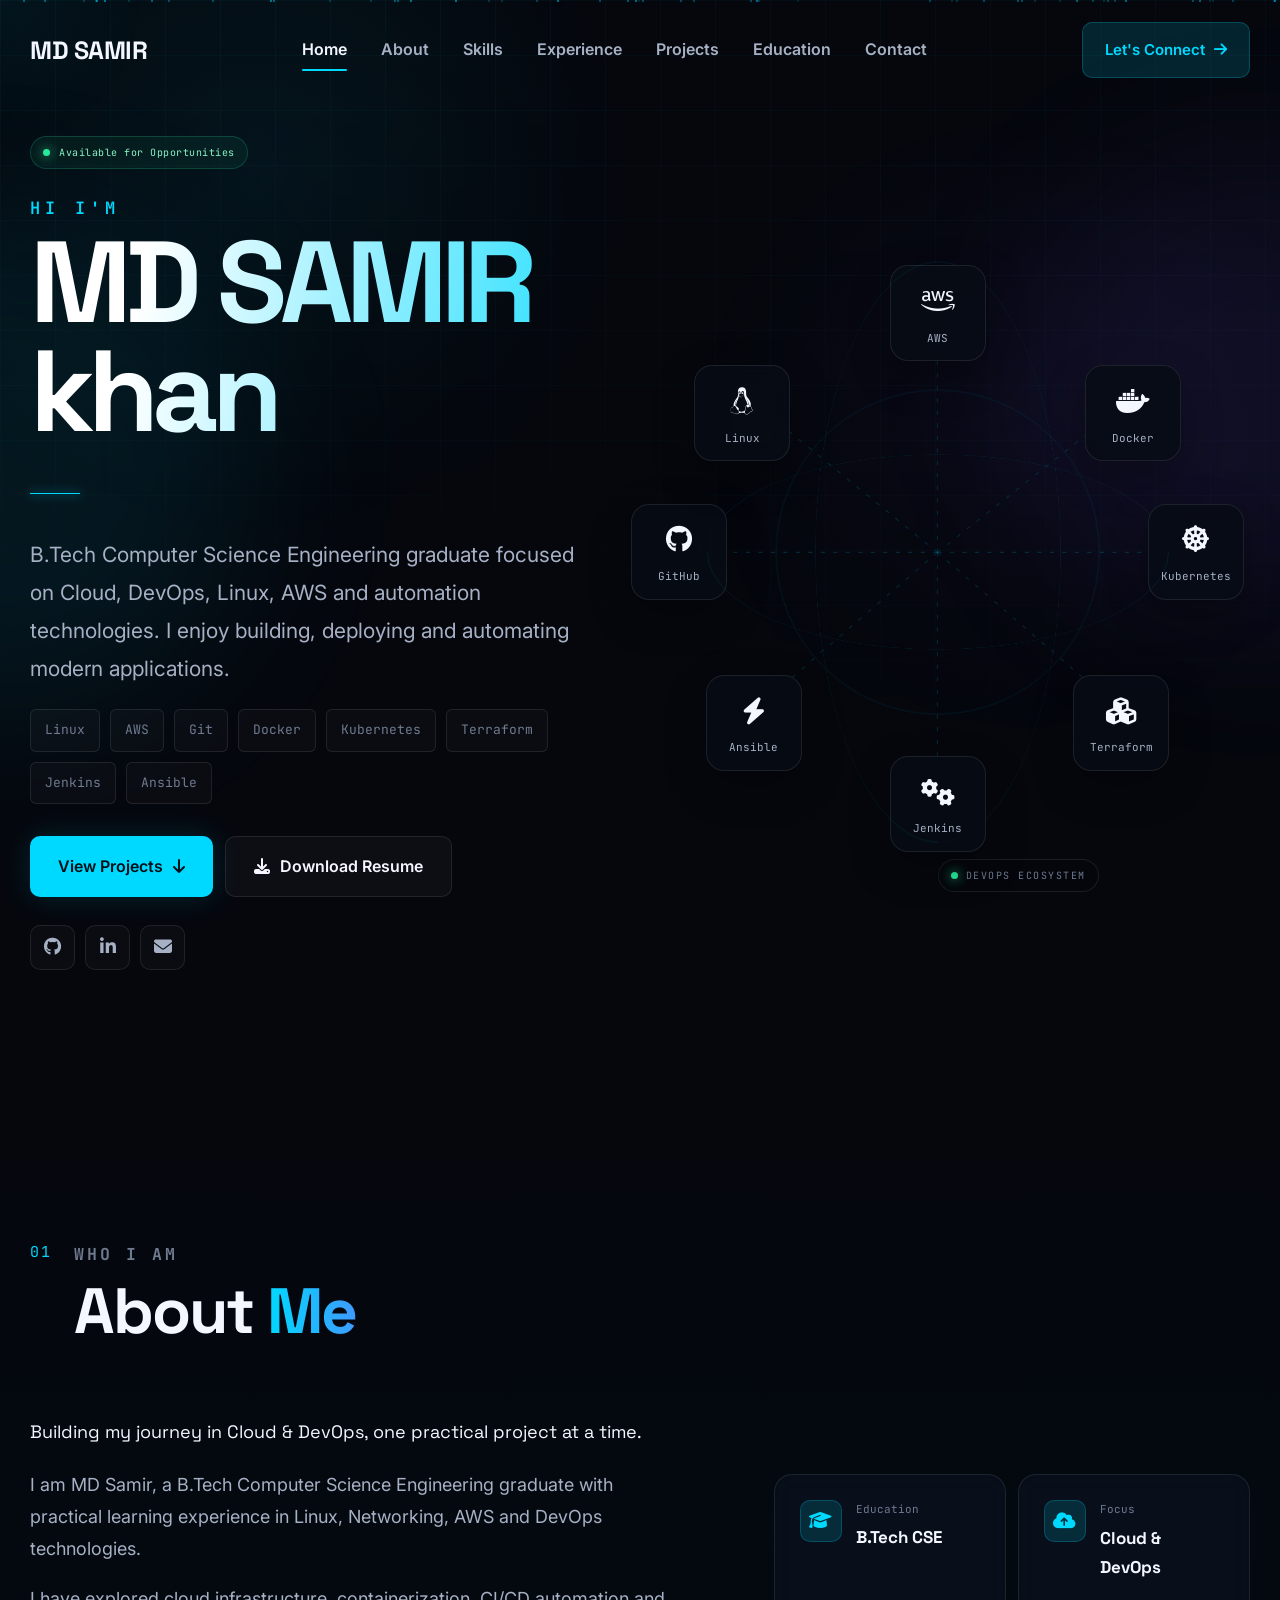
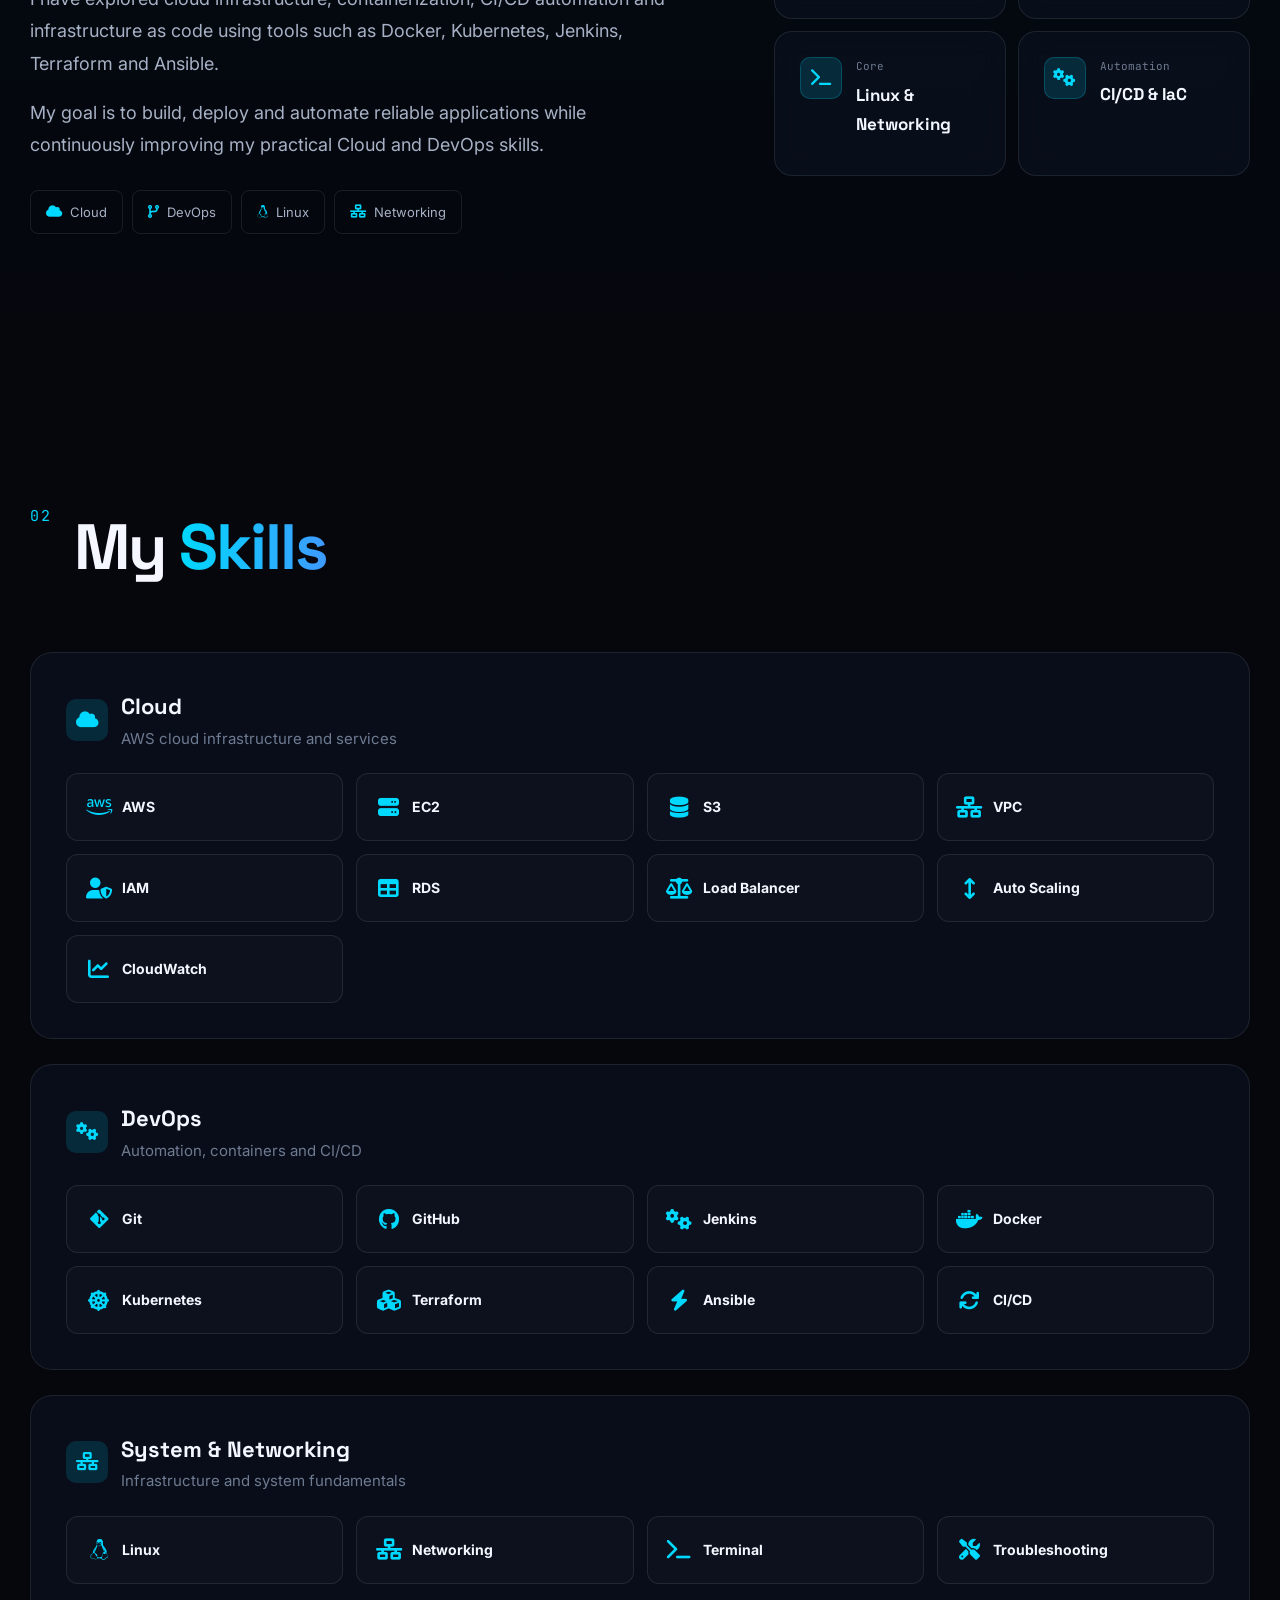
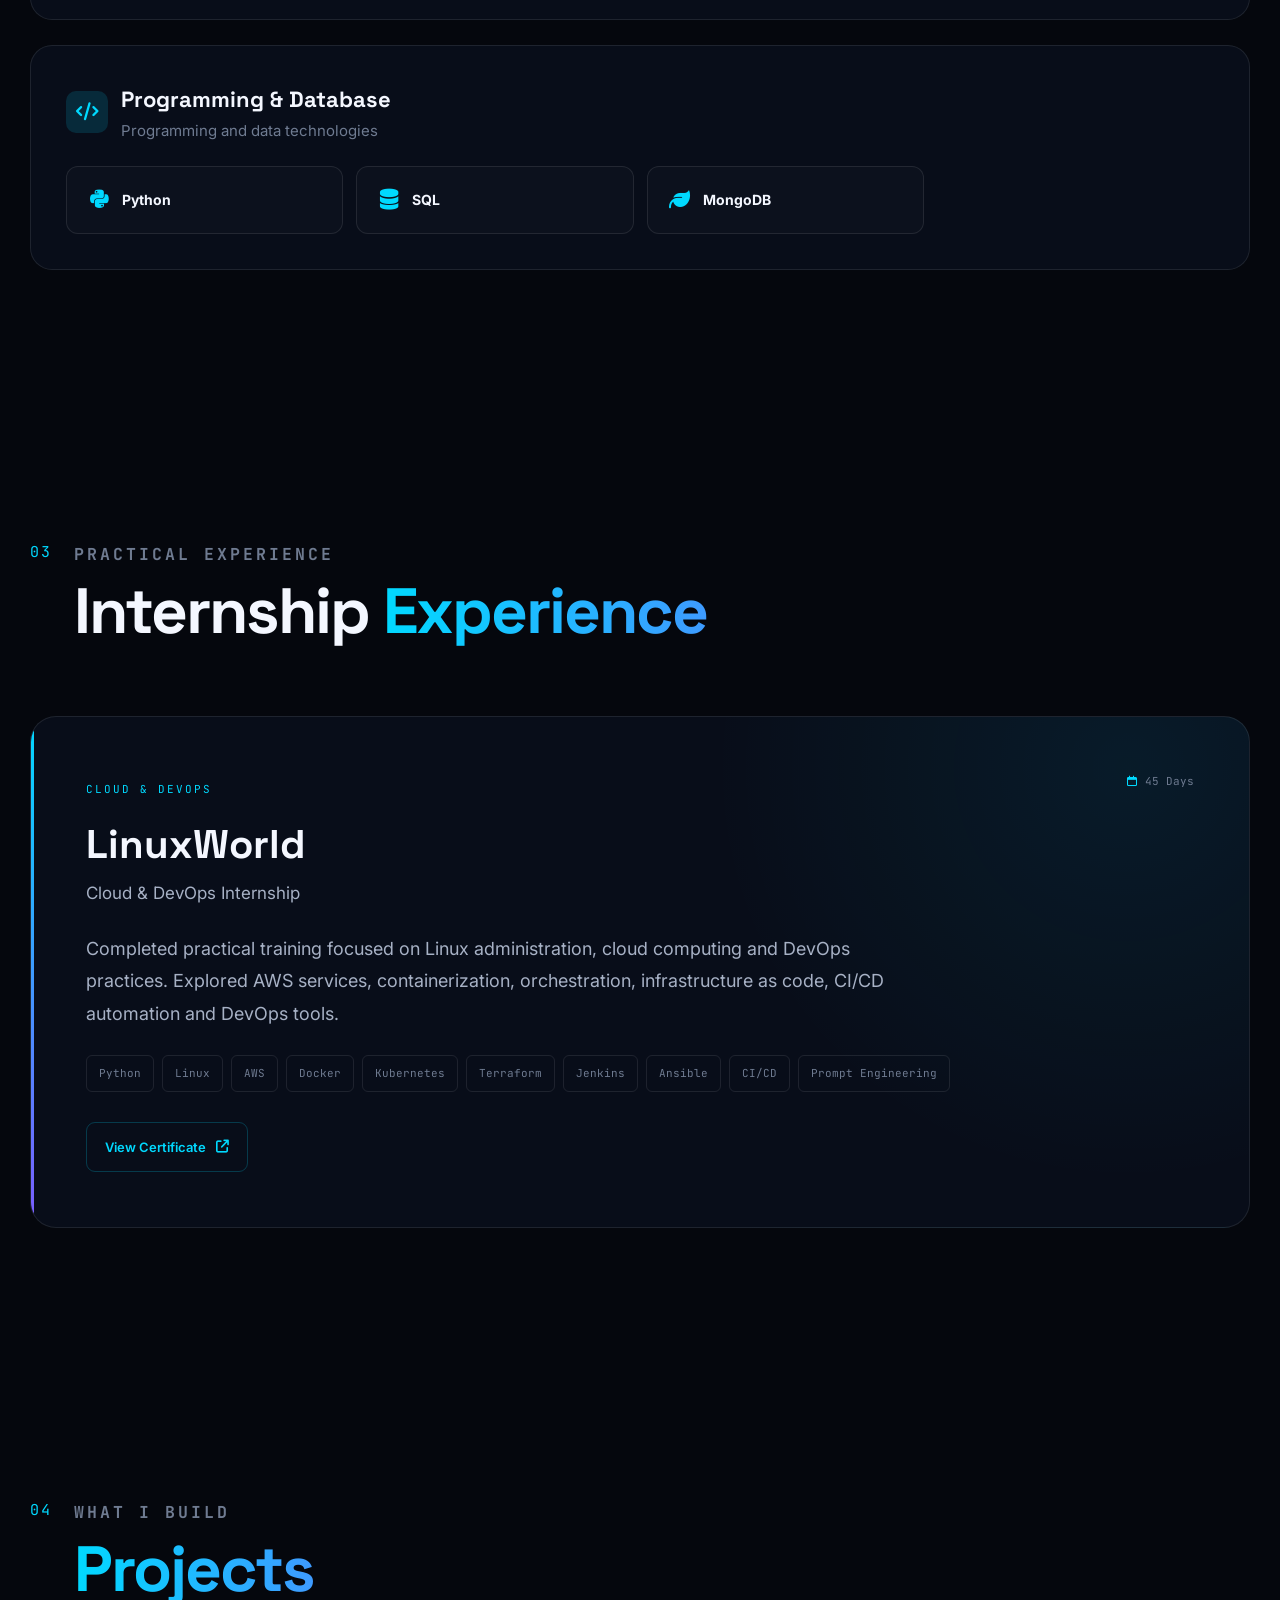
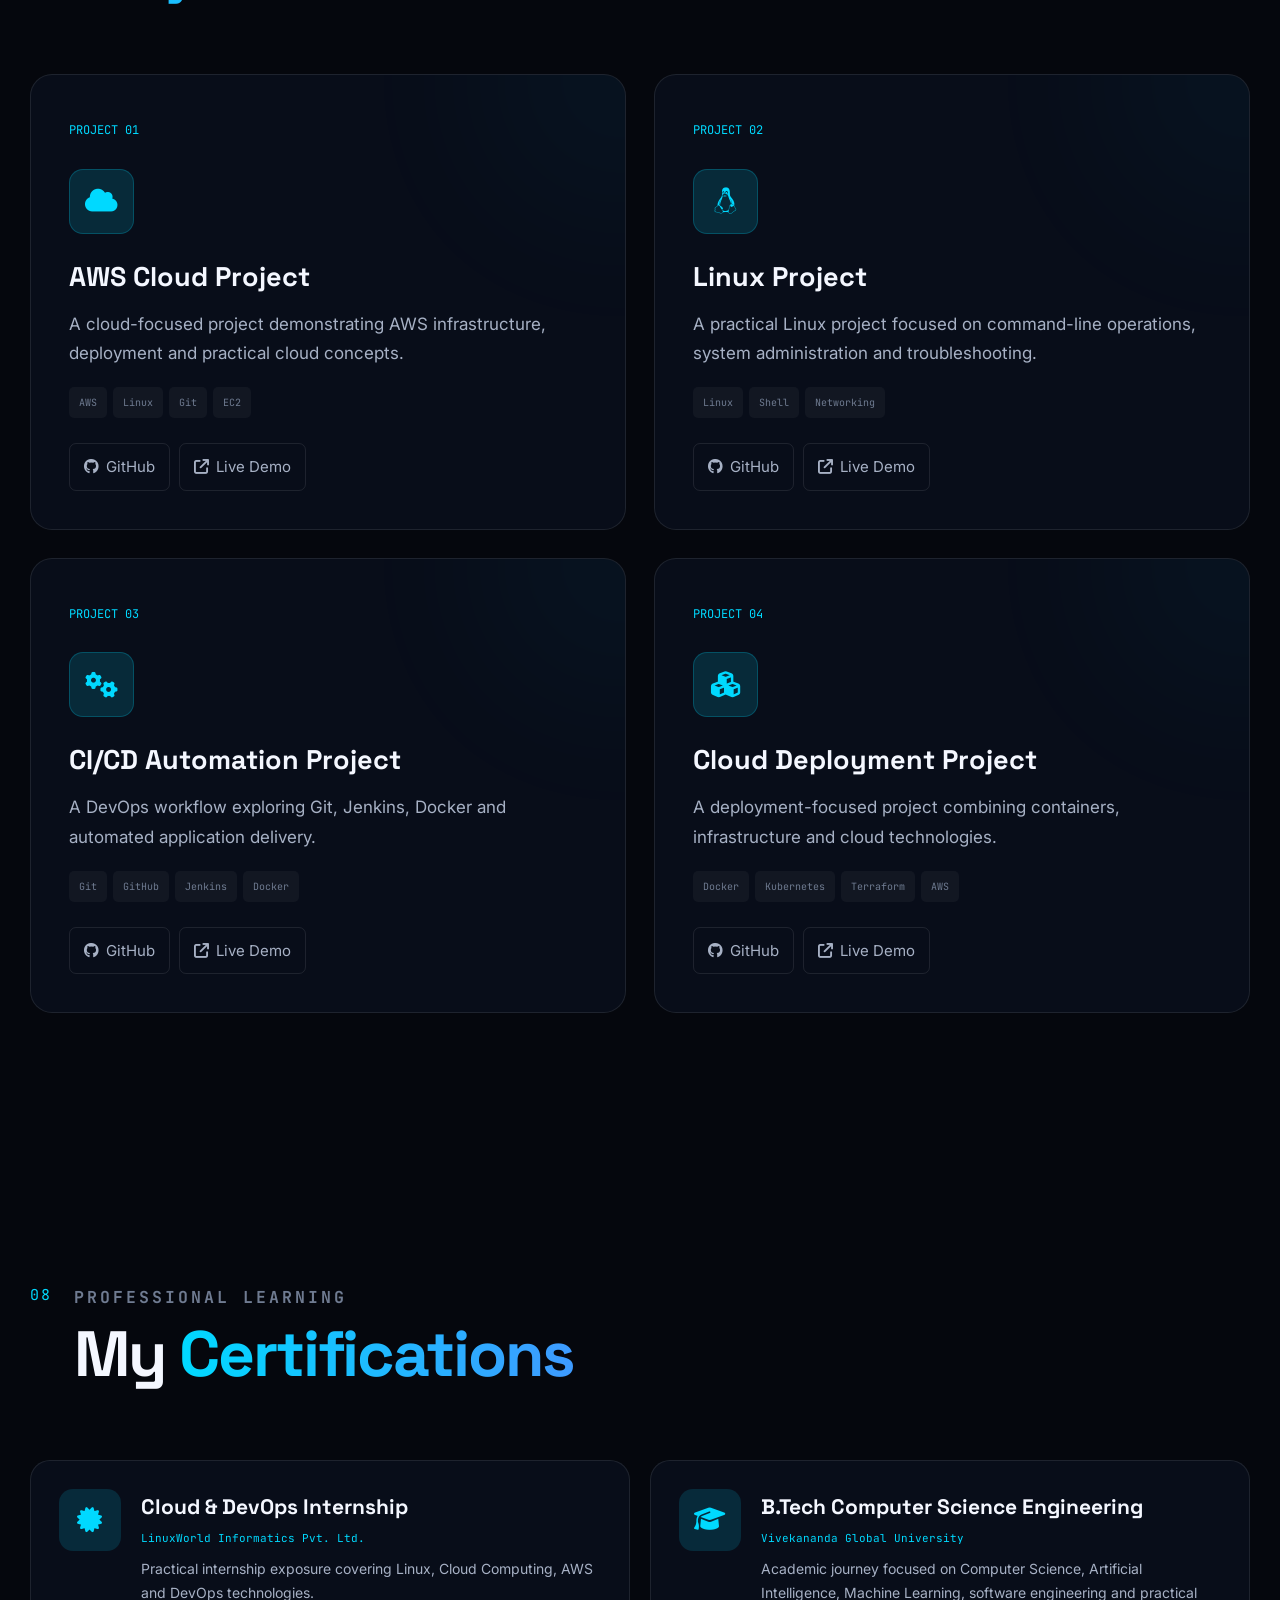
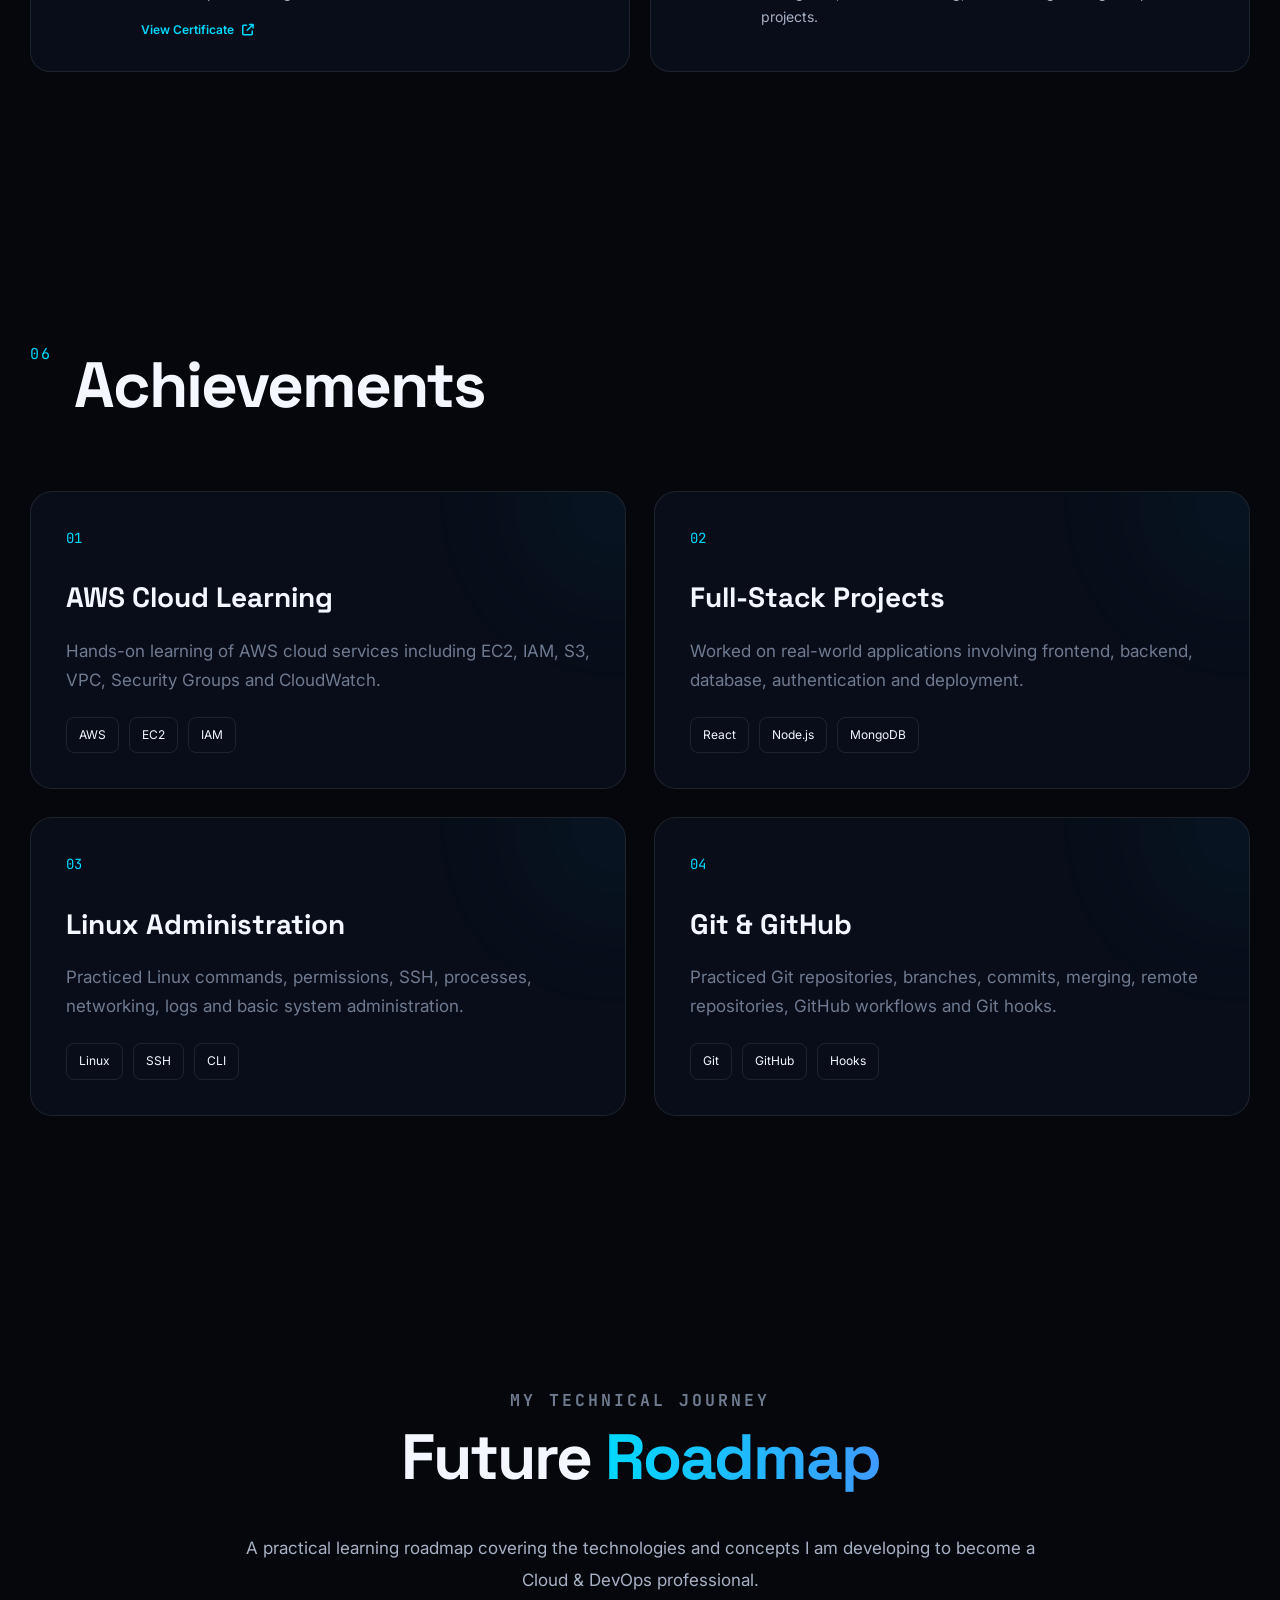
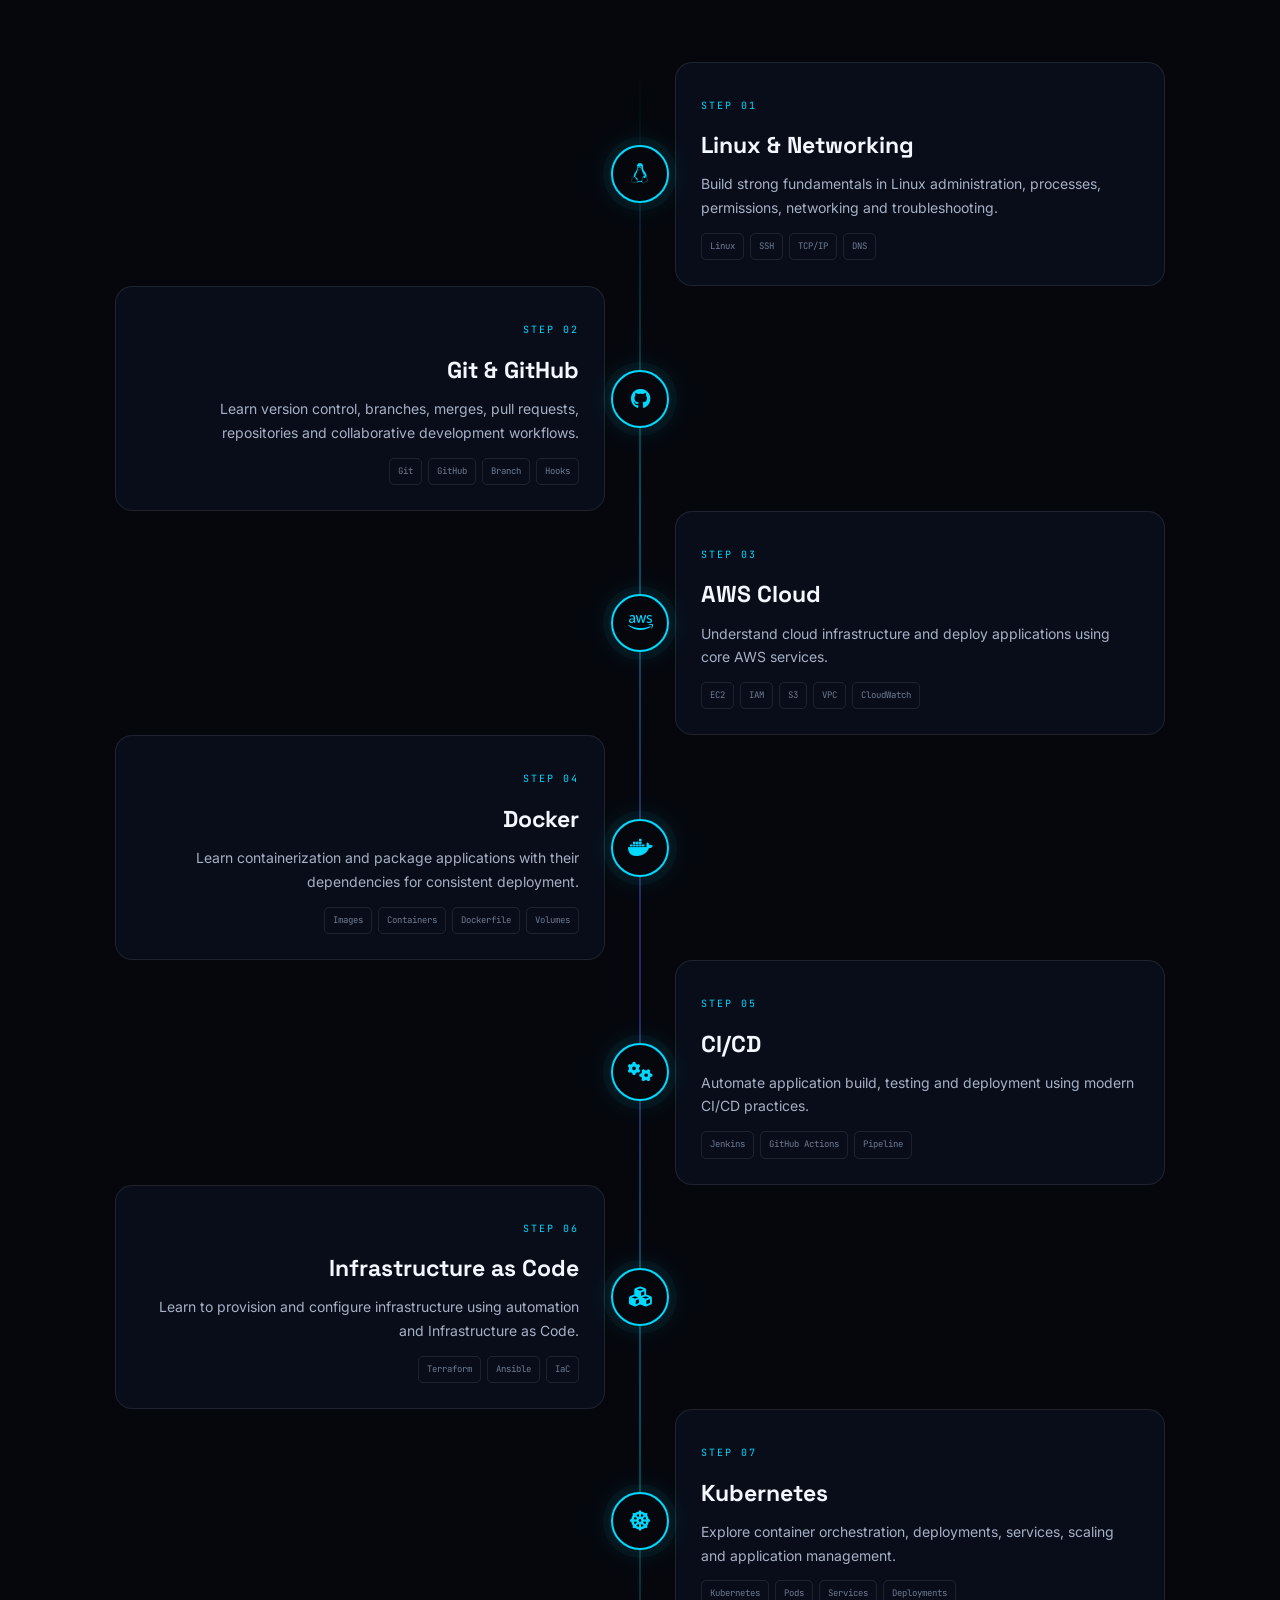
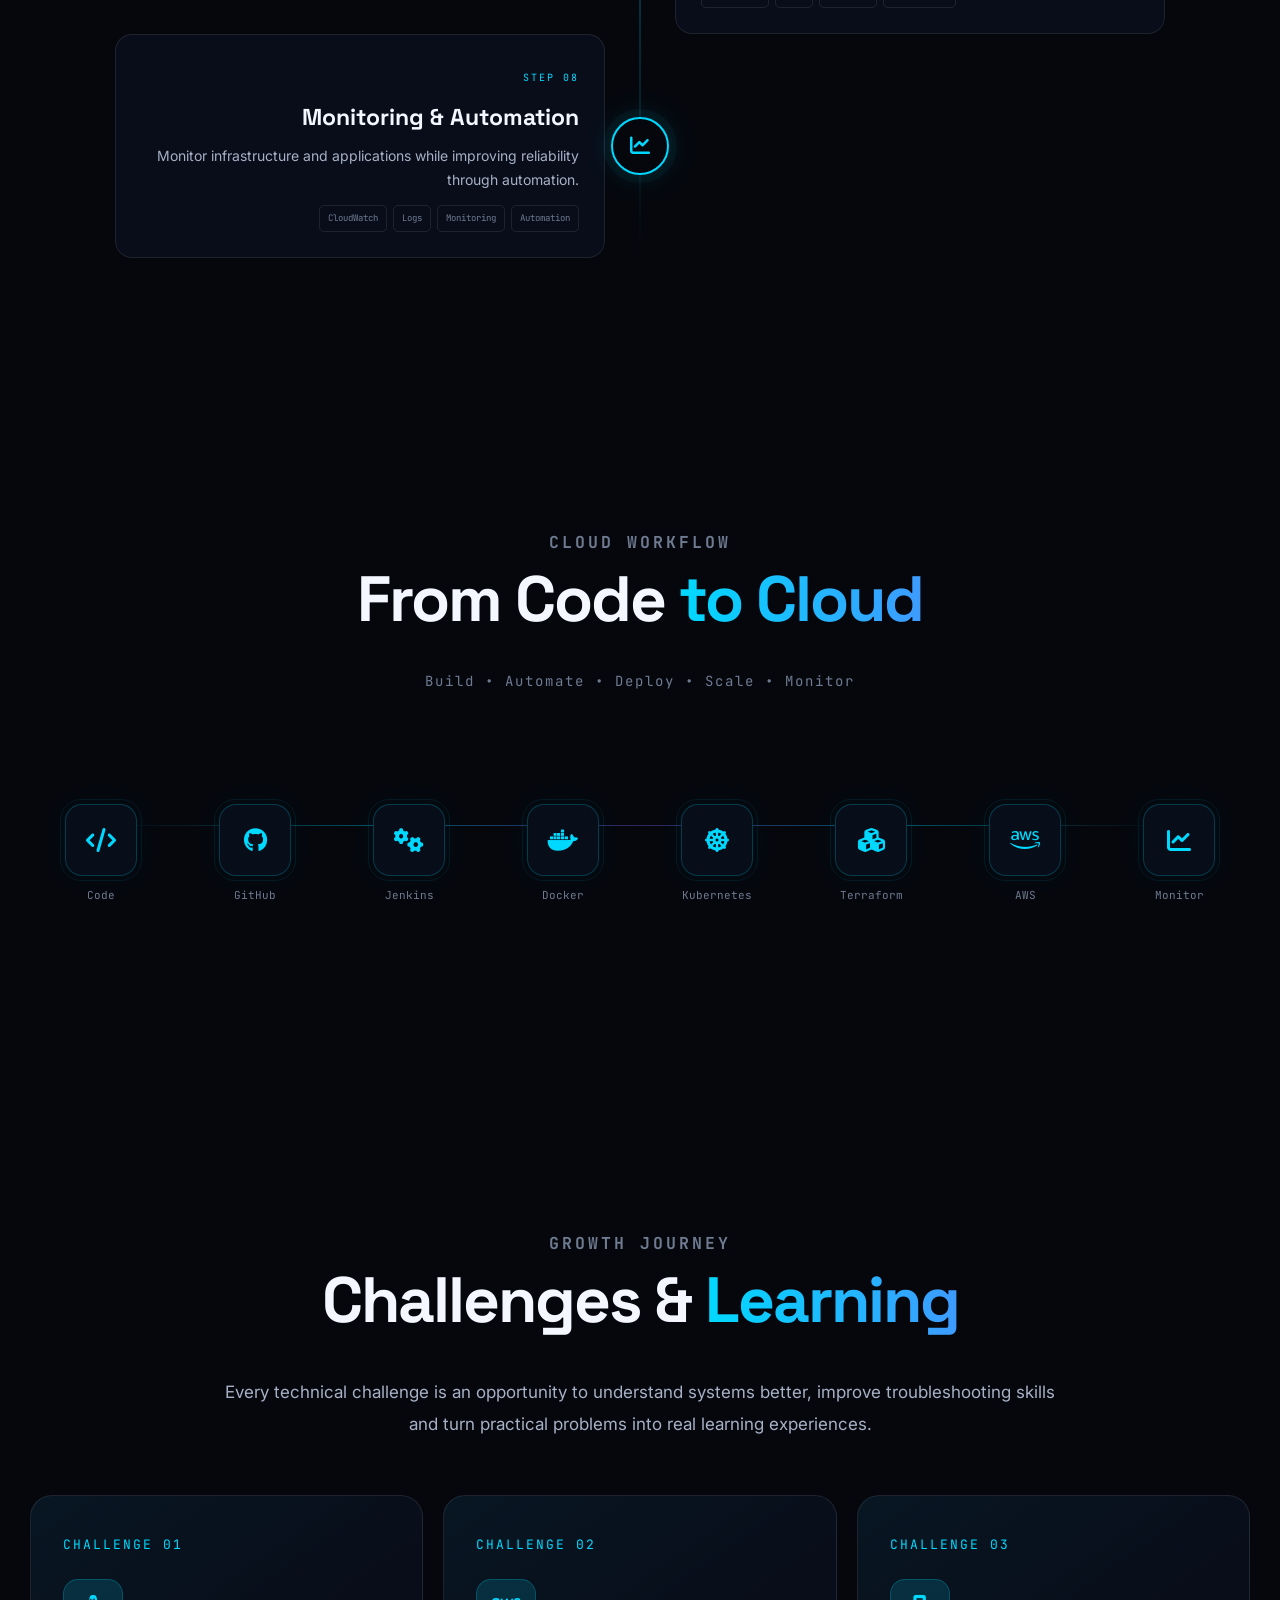
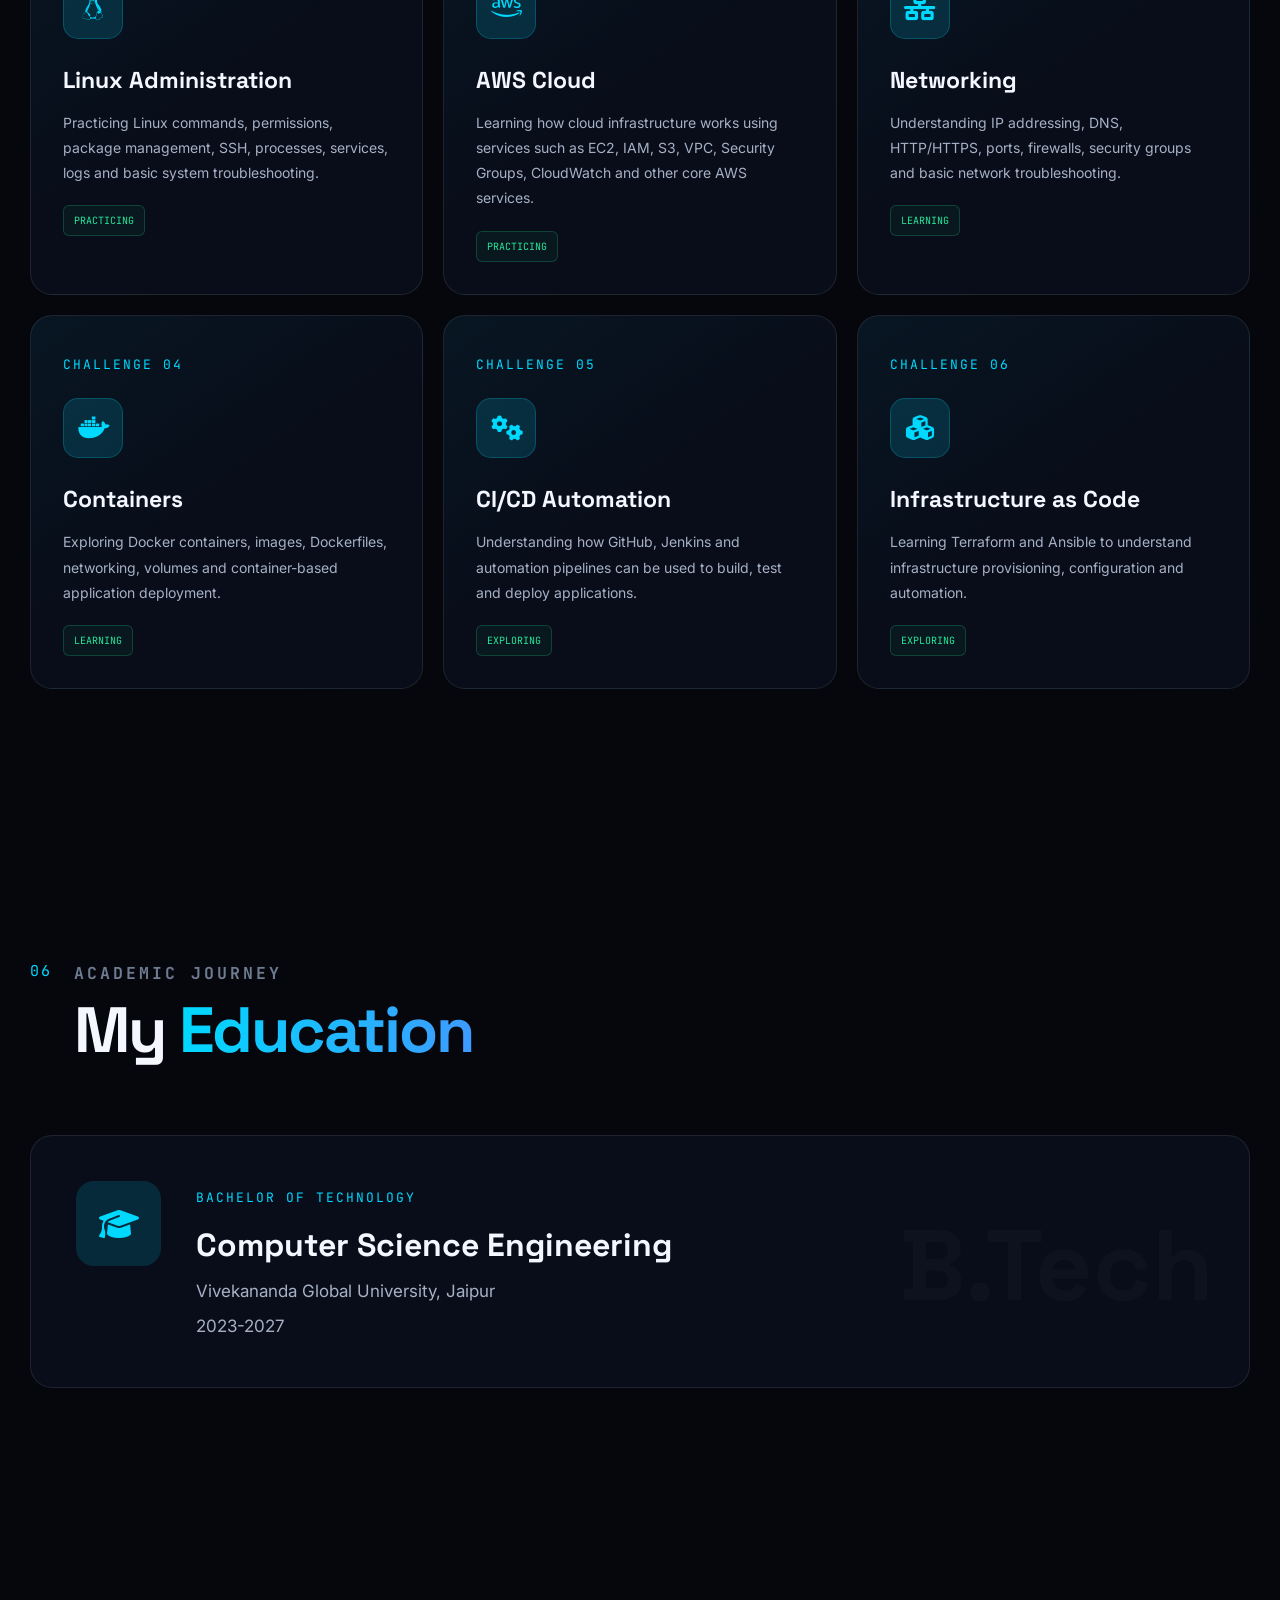
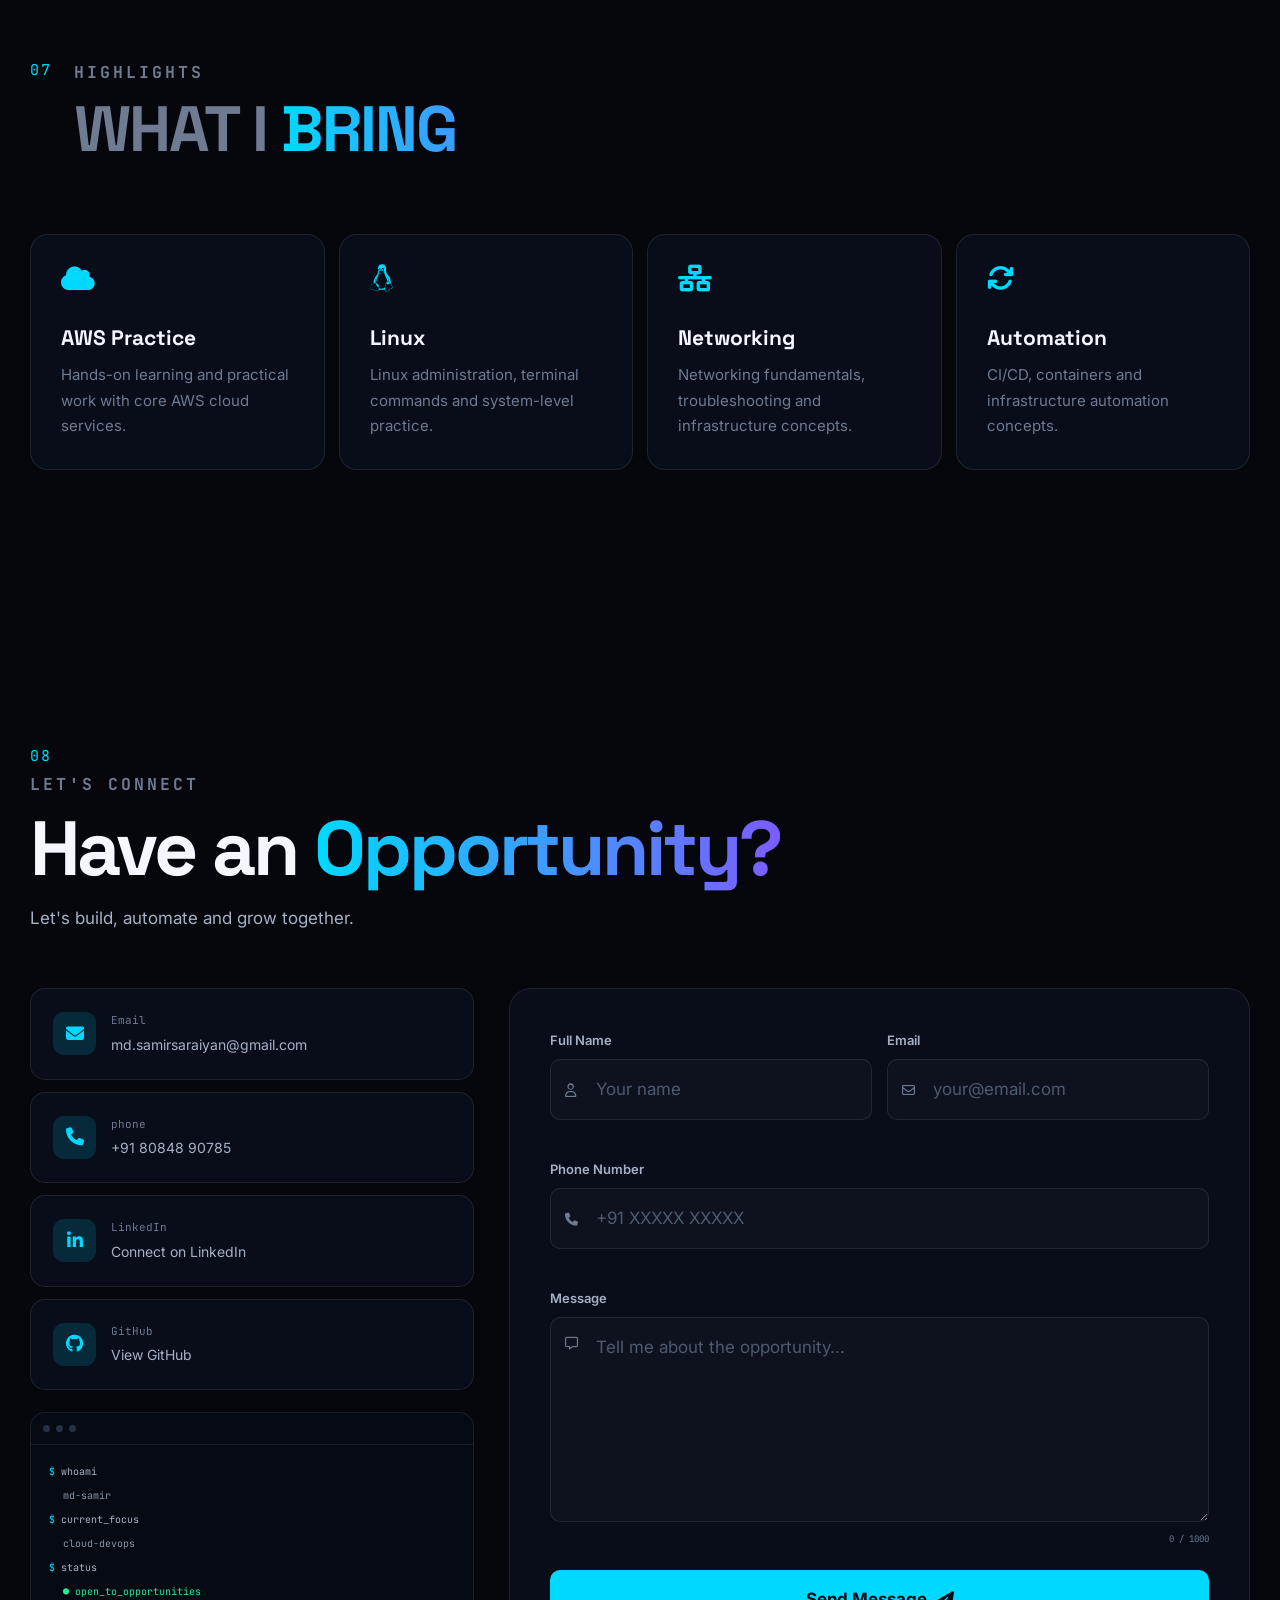
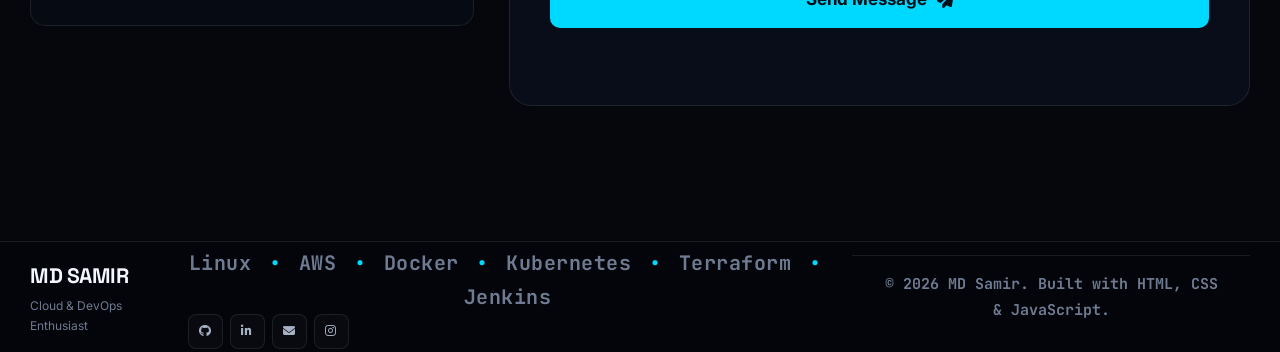
==== commit 6968ebcb: "achange name" ====
--- a/index.html
+++ b/index.html
@@ -161,7 +161,7 @@
                     <h1 class="hero-title">
 
                         
-                        <span>MD SAMIR</span>
+                        <span>MD SAMIR khan</span>
 
                     </h1>
 
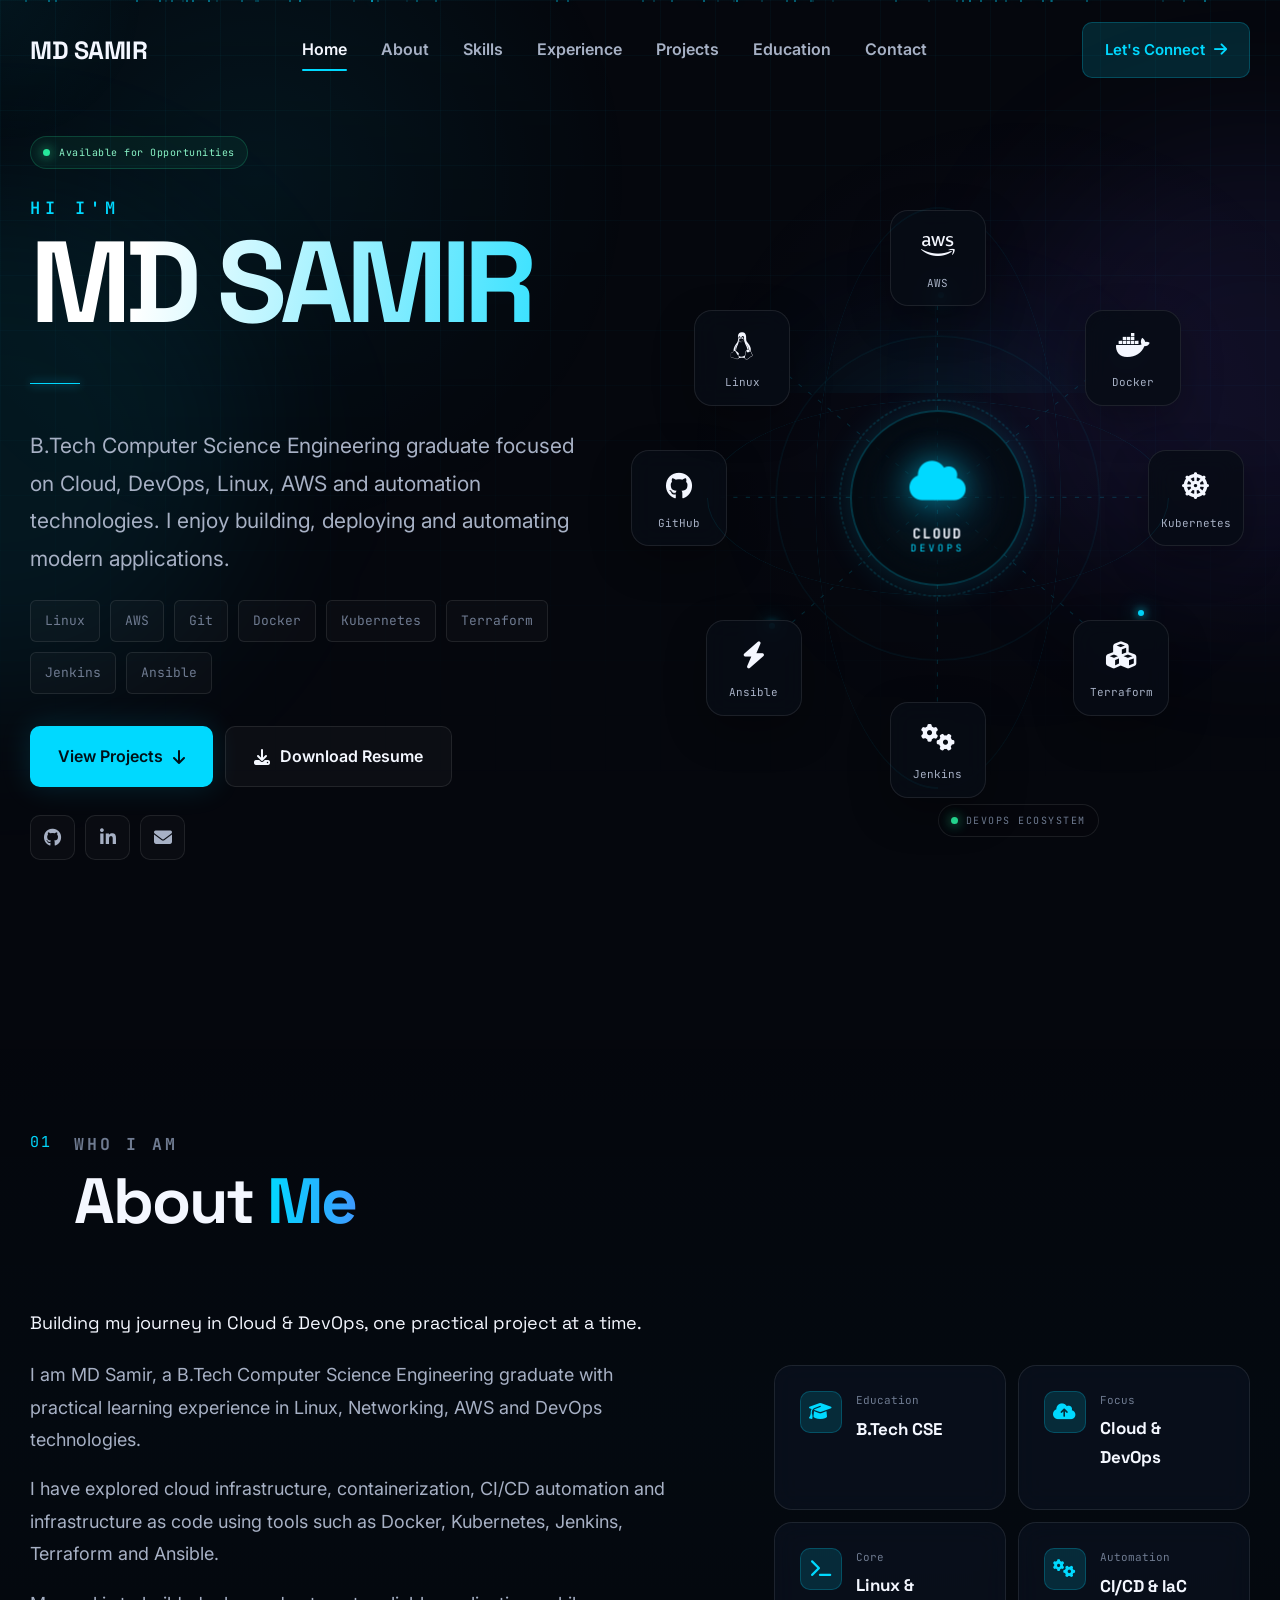
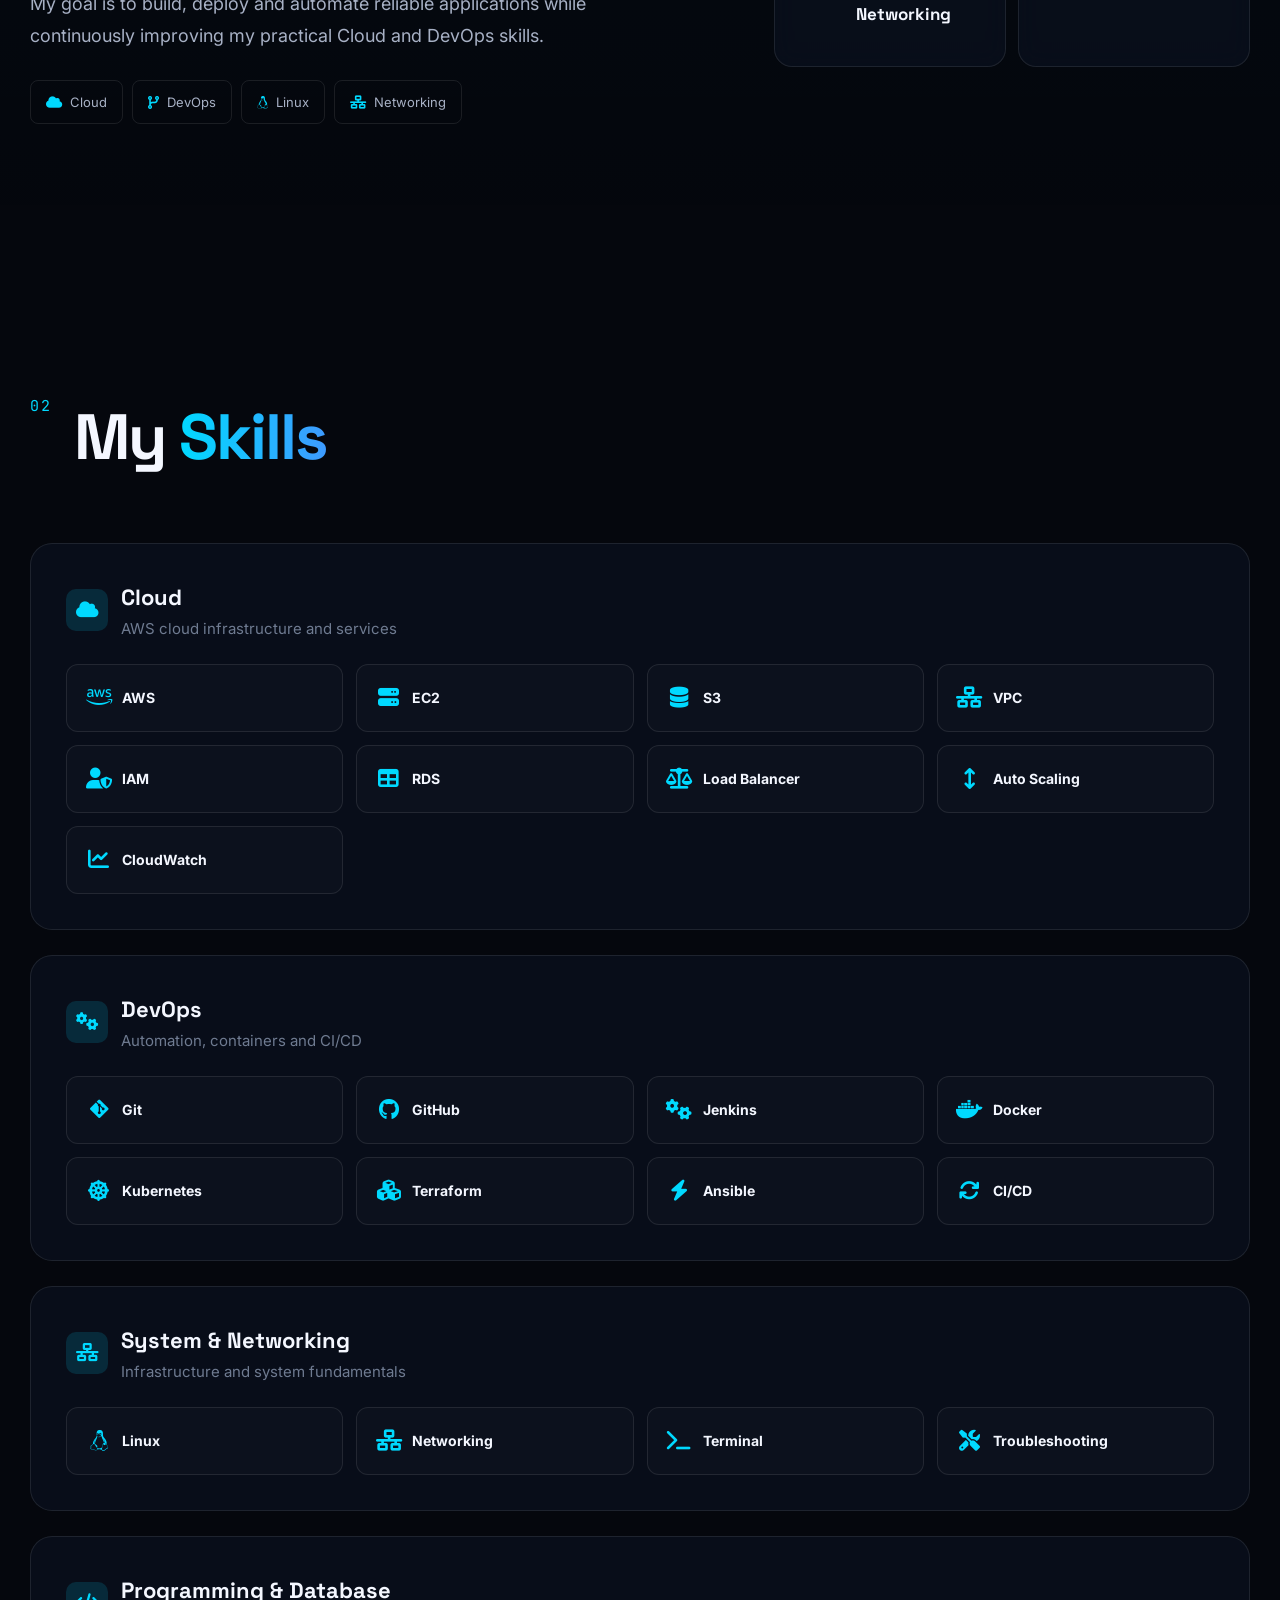
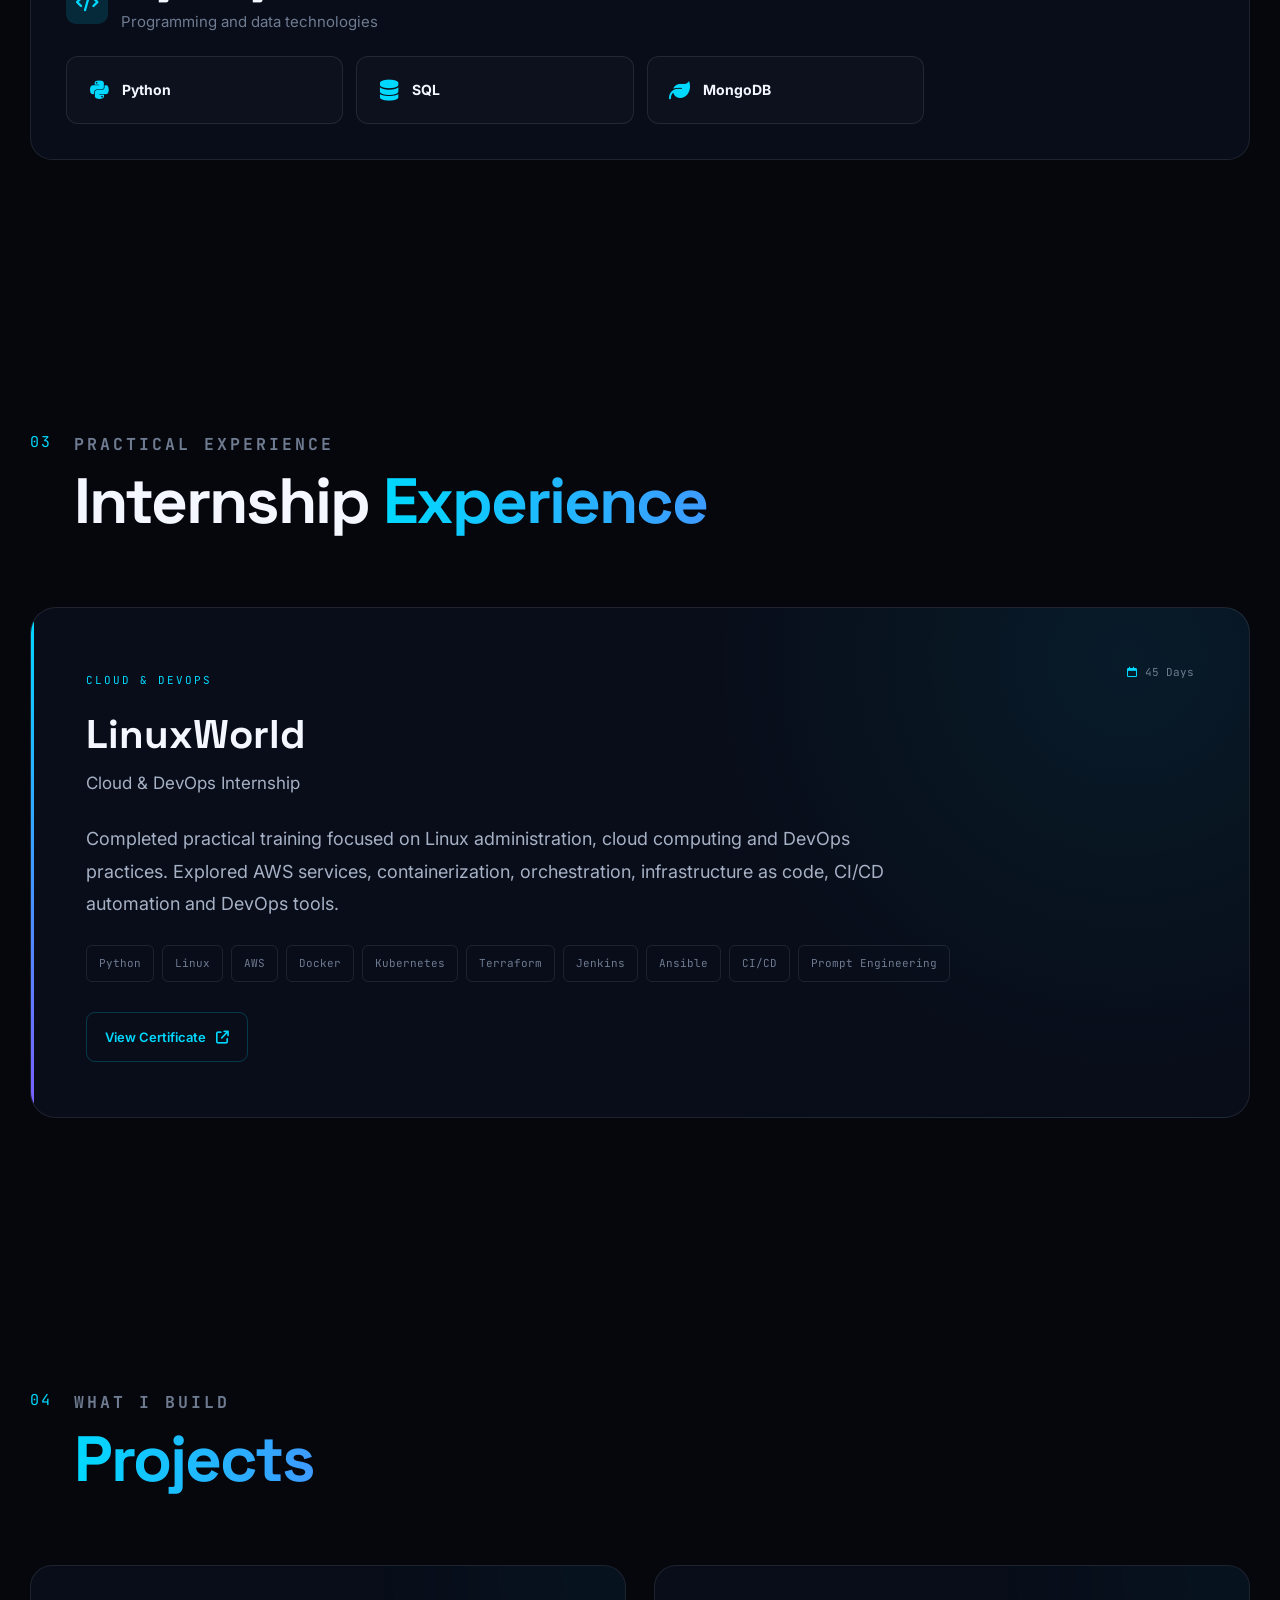
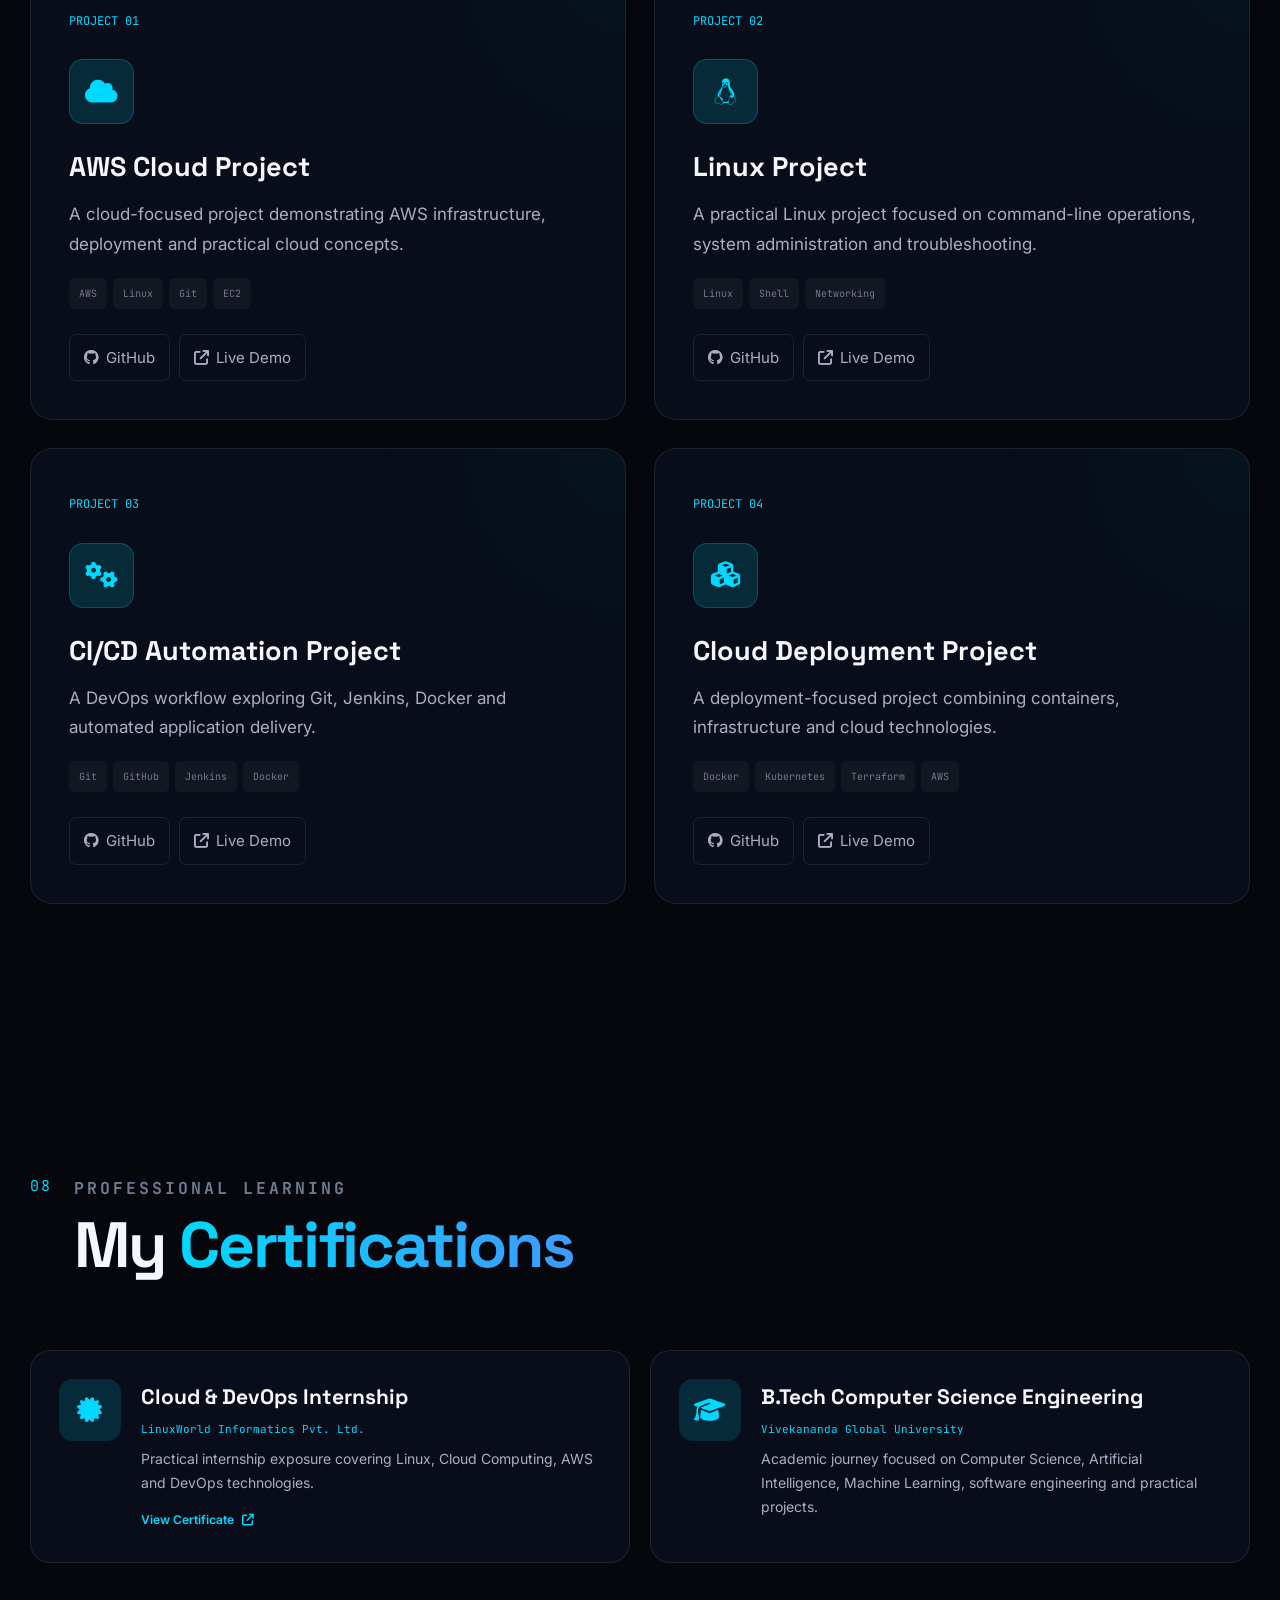
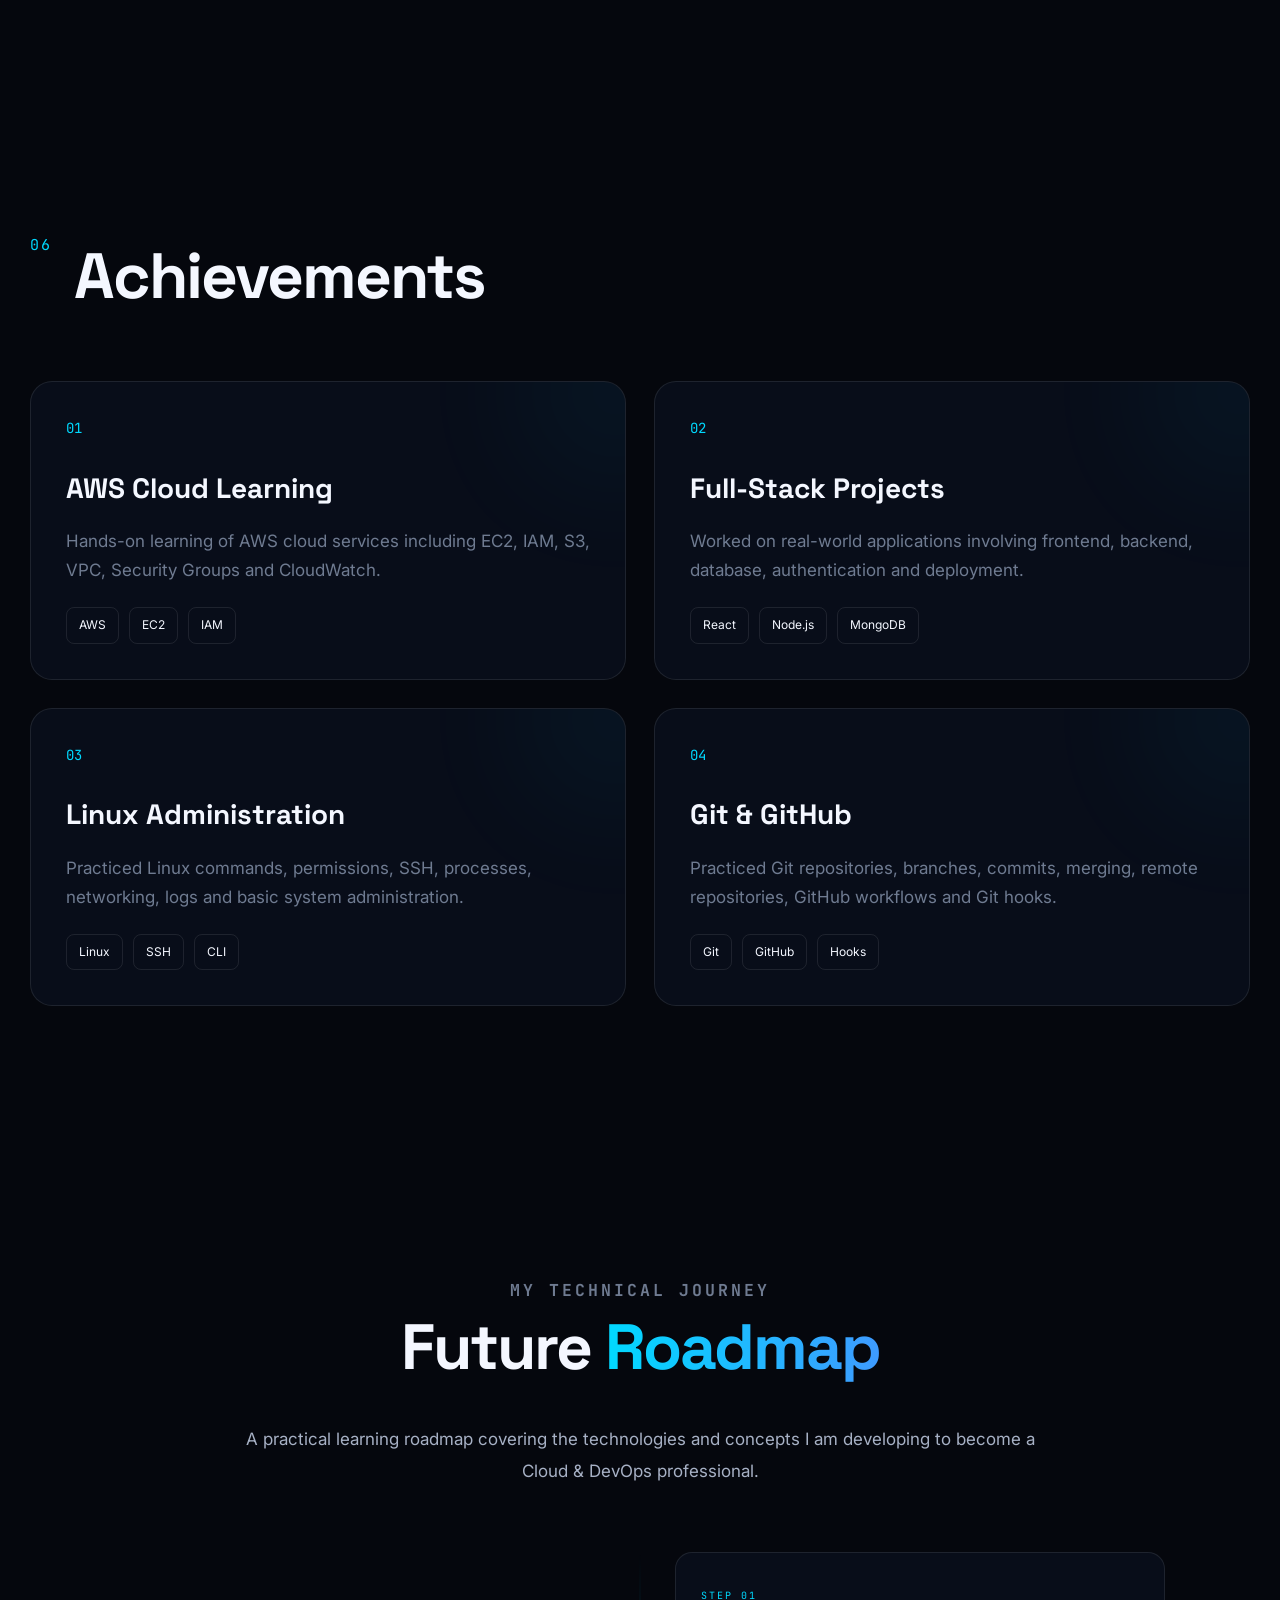
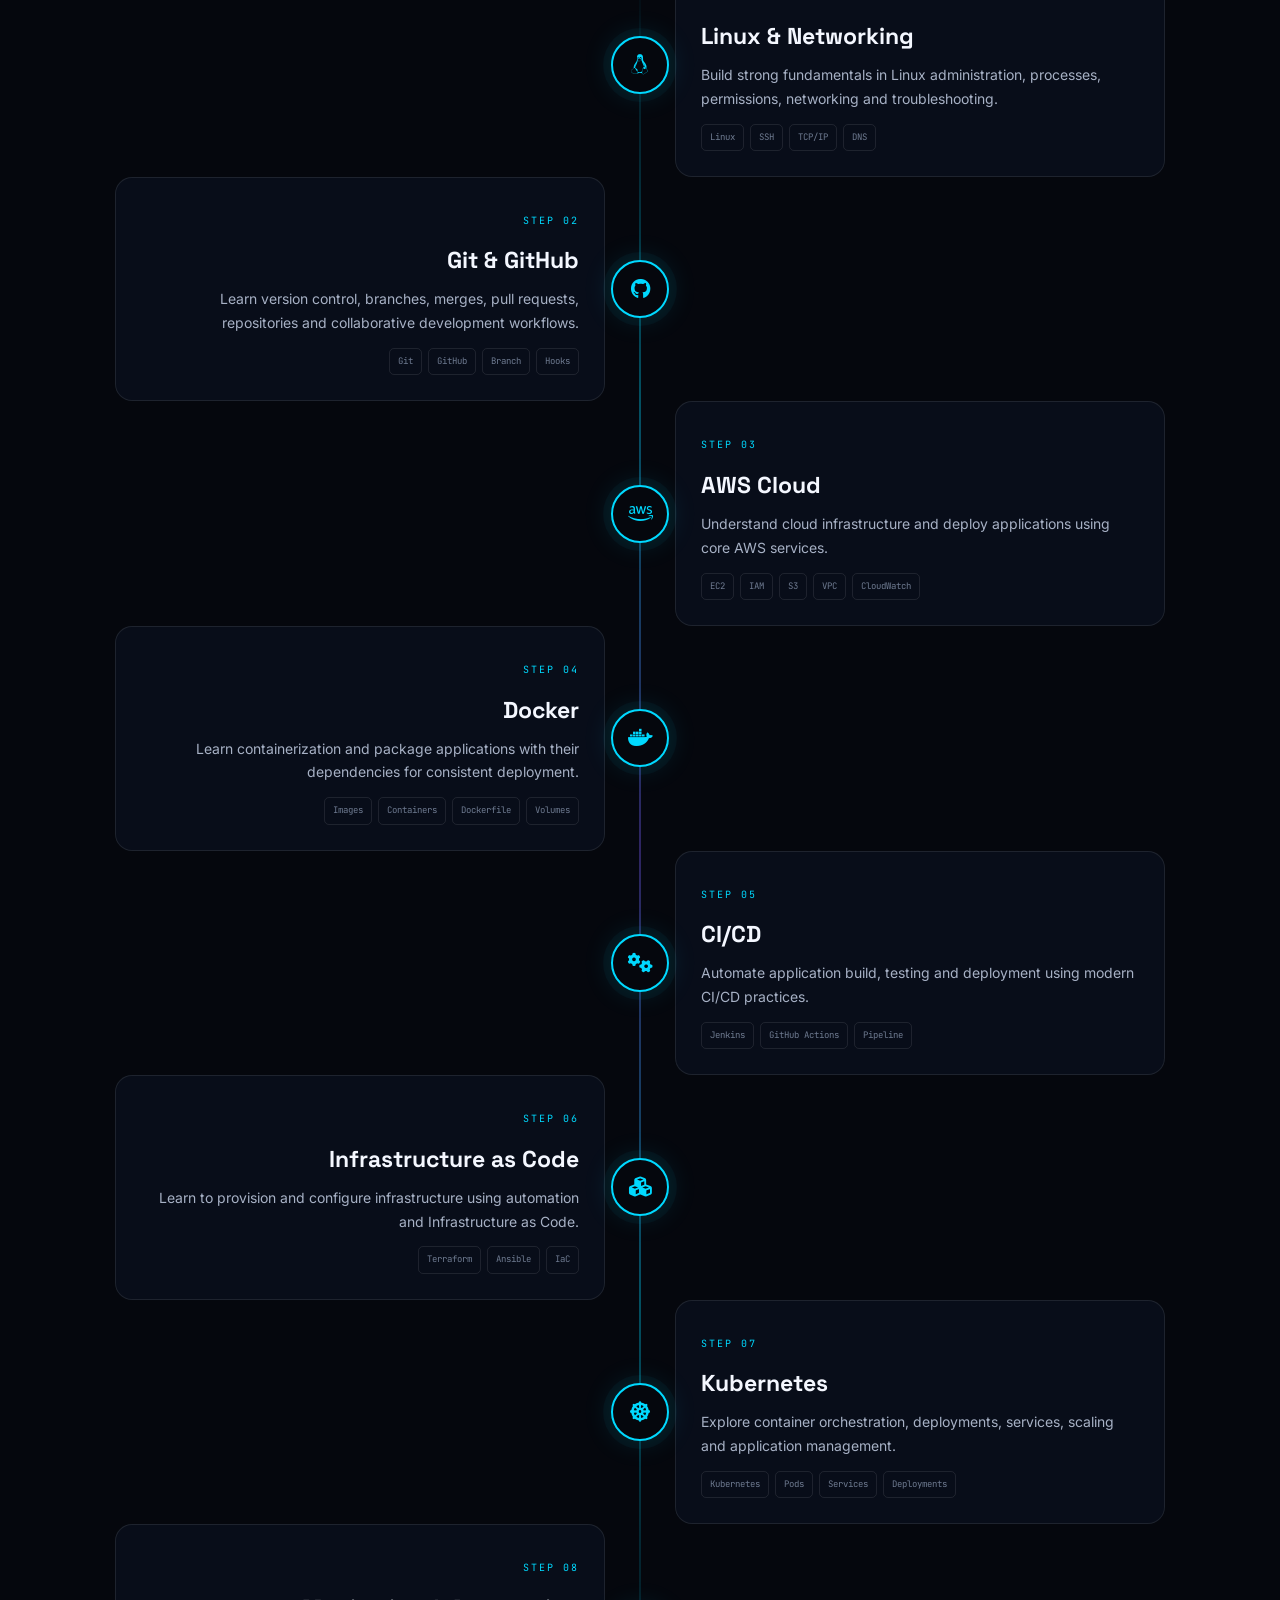
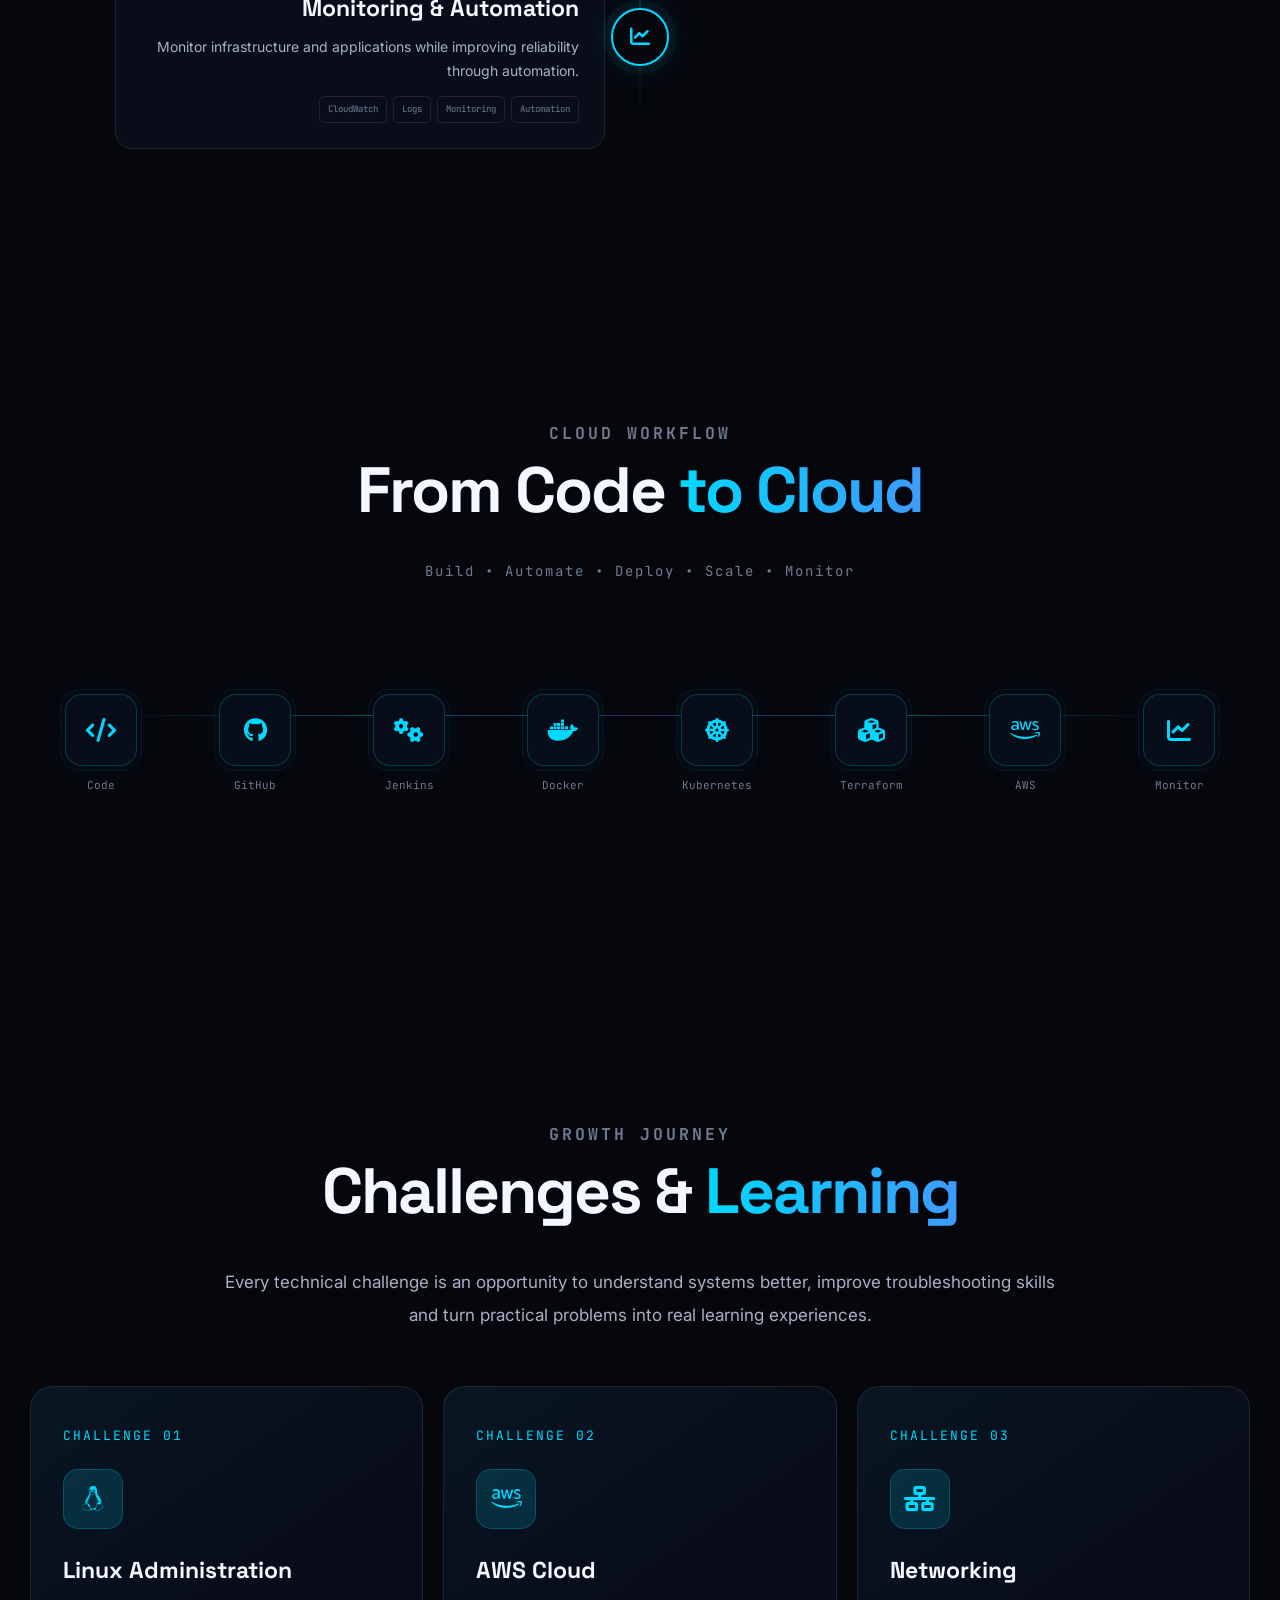
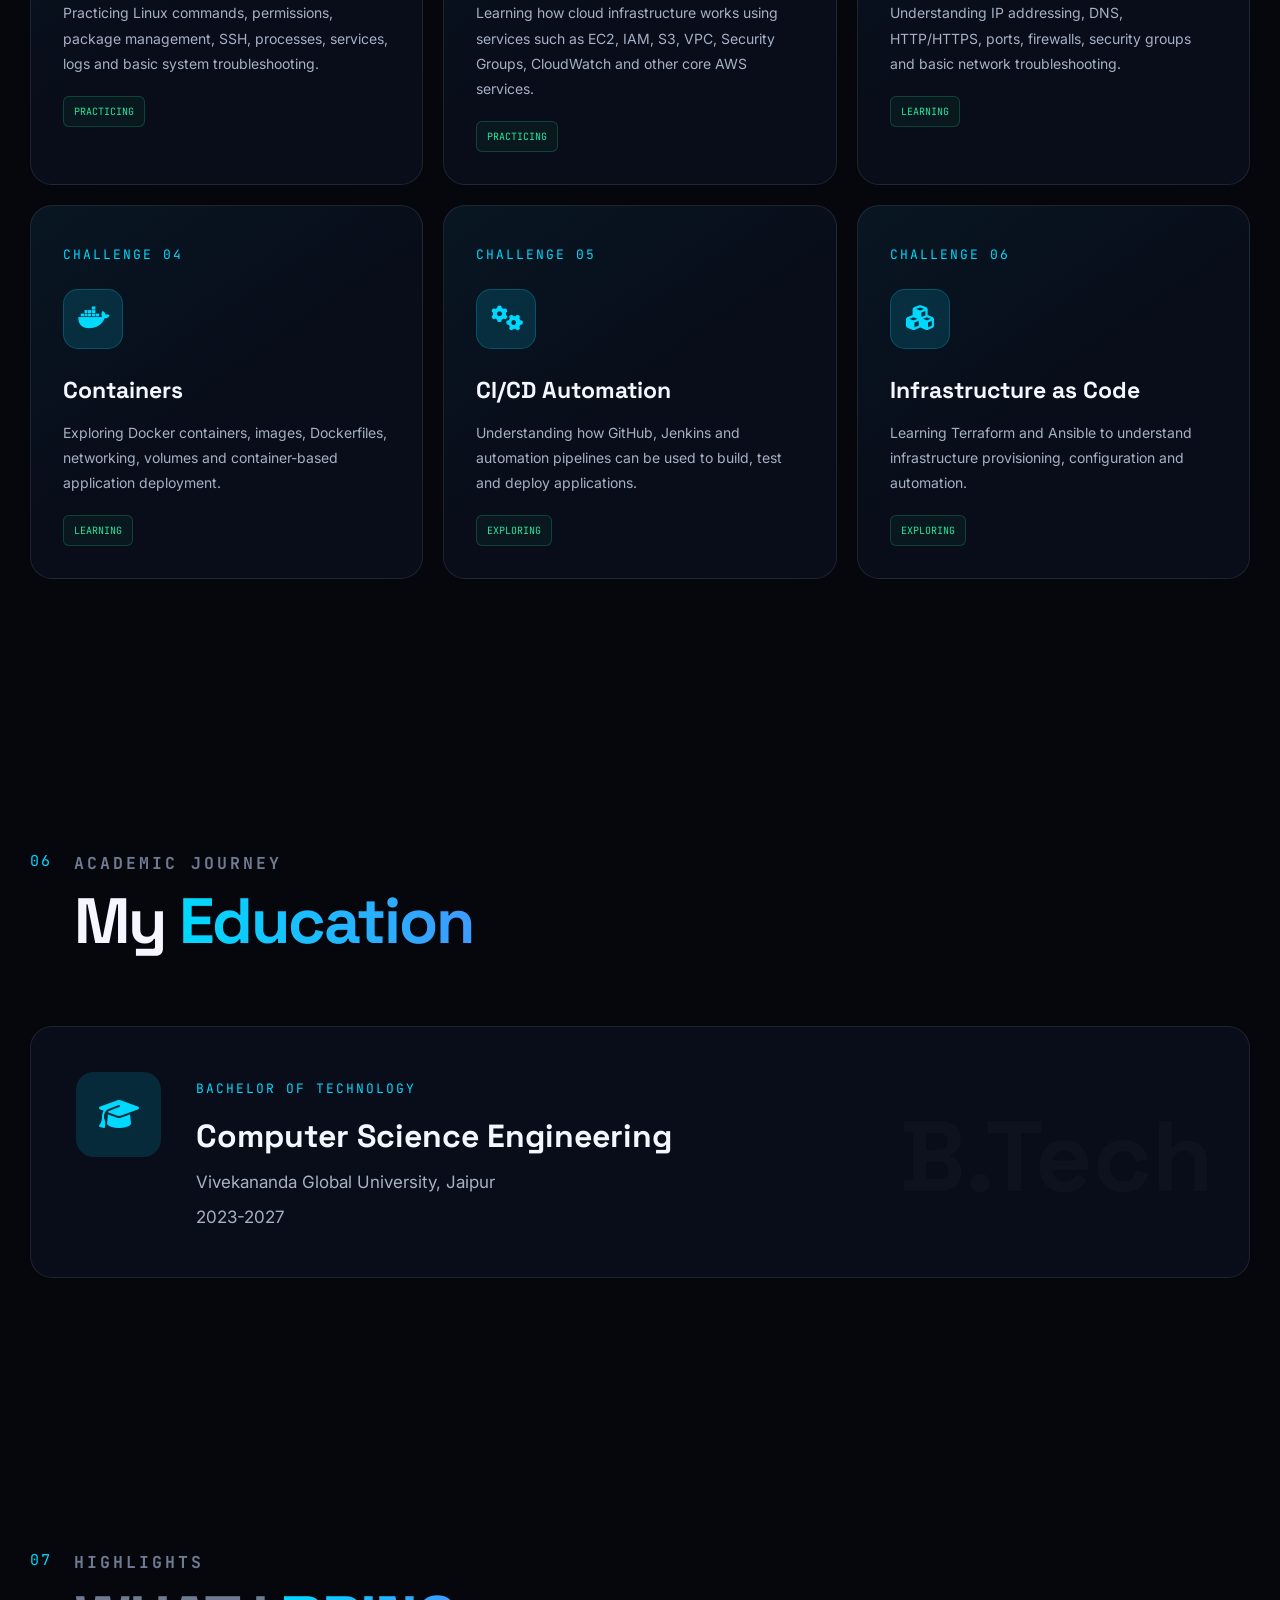
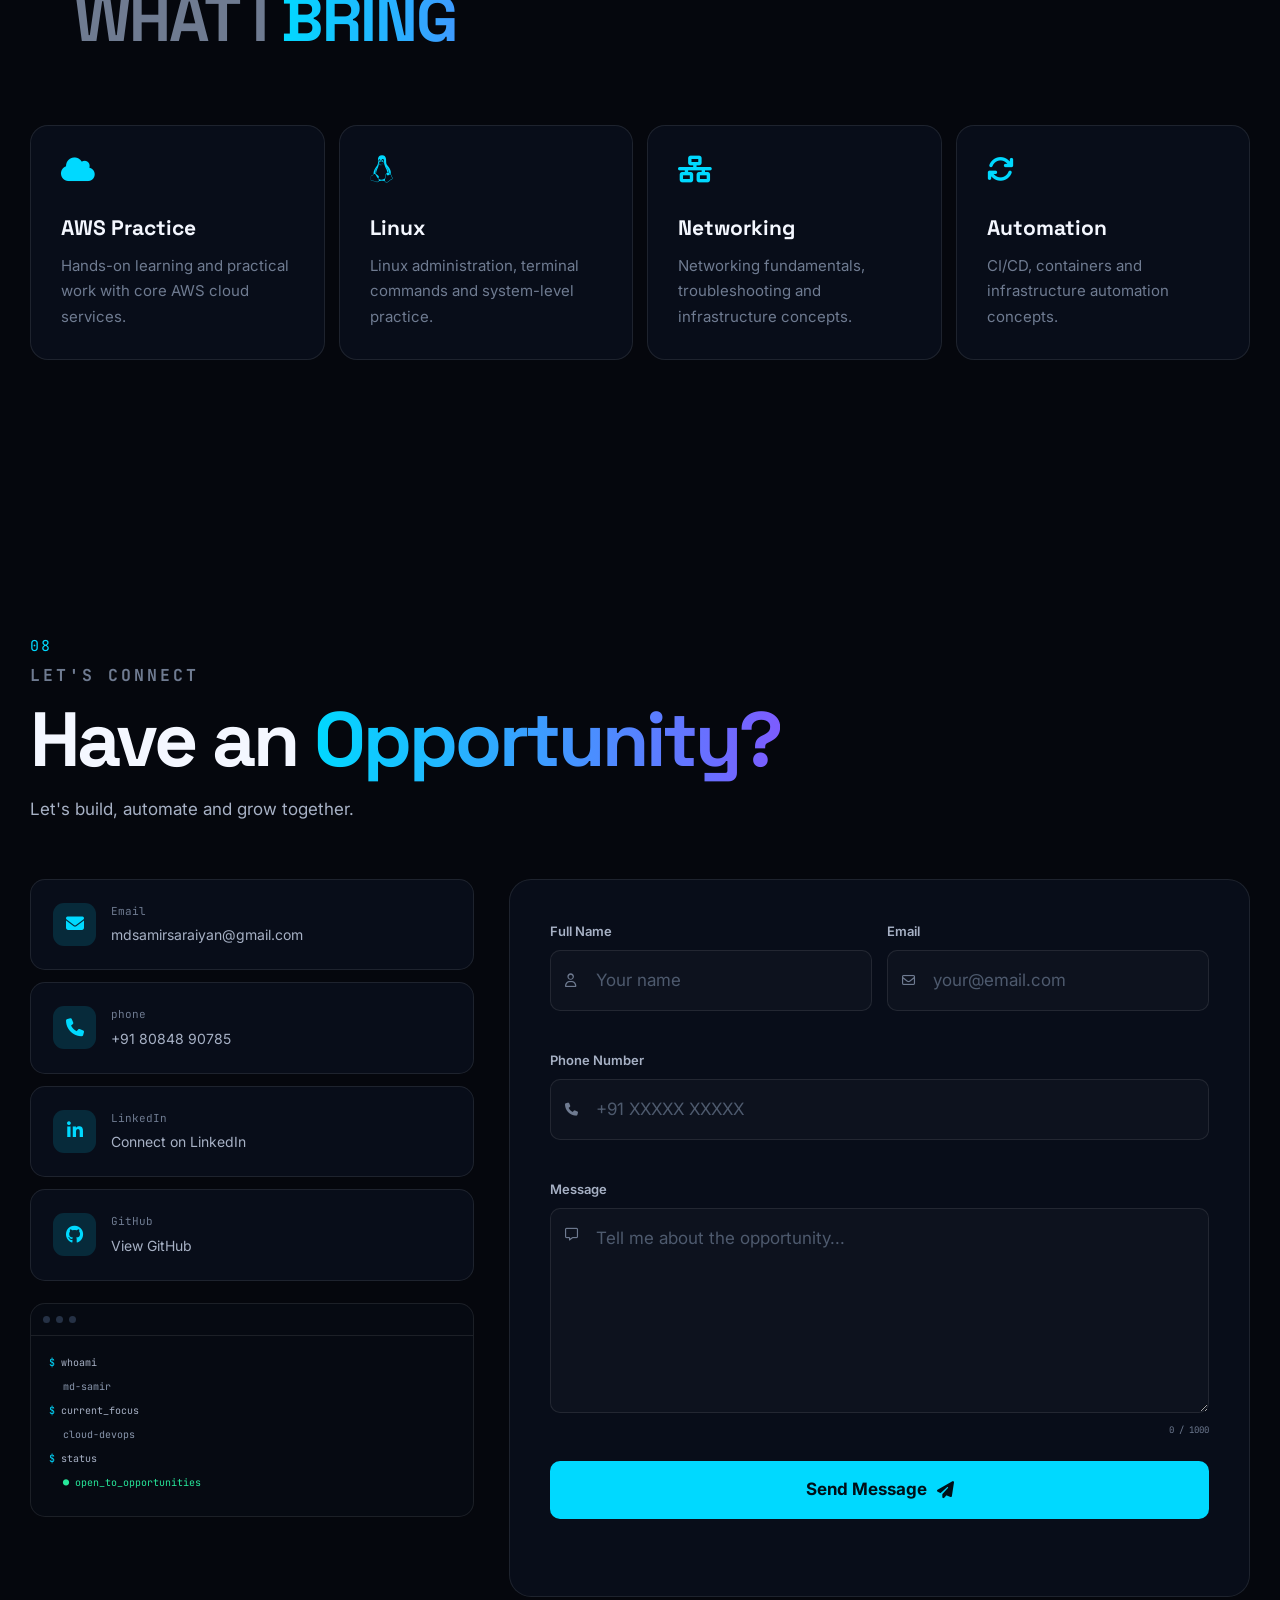
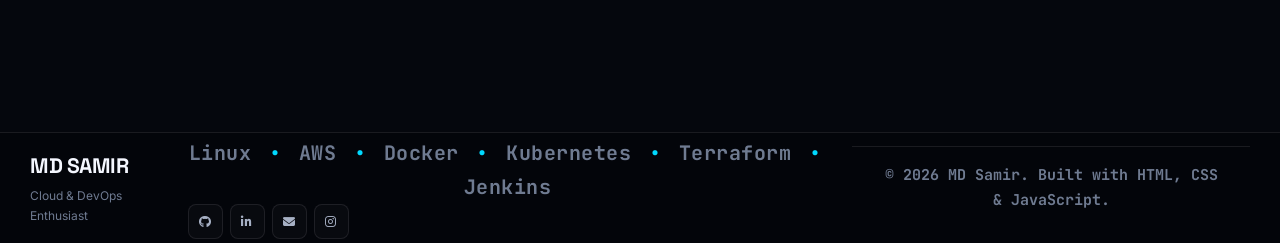
==== commit ed02d87b: "Update index.html" ====
--- a/index.html
+++ b/index.html
@@ -161,7 +161,7 @@
                     <h1 class="hero-title">
 
                         
-                        <span>MD SAMIR khan</span>
+                        <span>MD SAMIR</span>
 
                     </h1>
 
@@ -1954,7 +1954,7 @@
     <div>
         <span>Email</span>
         <a href="mailto:mdsamirsaraiyan@gmail.com">
-            md.samirsaraiyan@gmail.com
+            mdsamirsaraiyan@gmail.com
         </a>
     </div>
 </div>
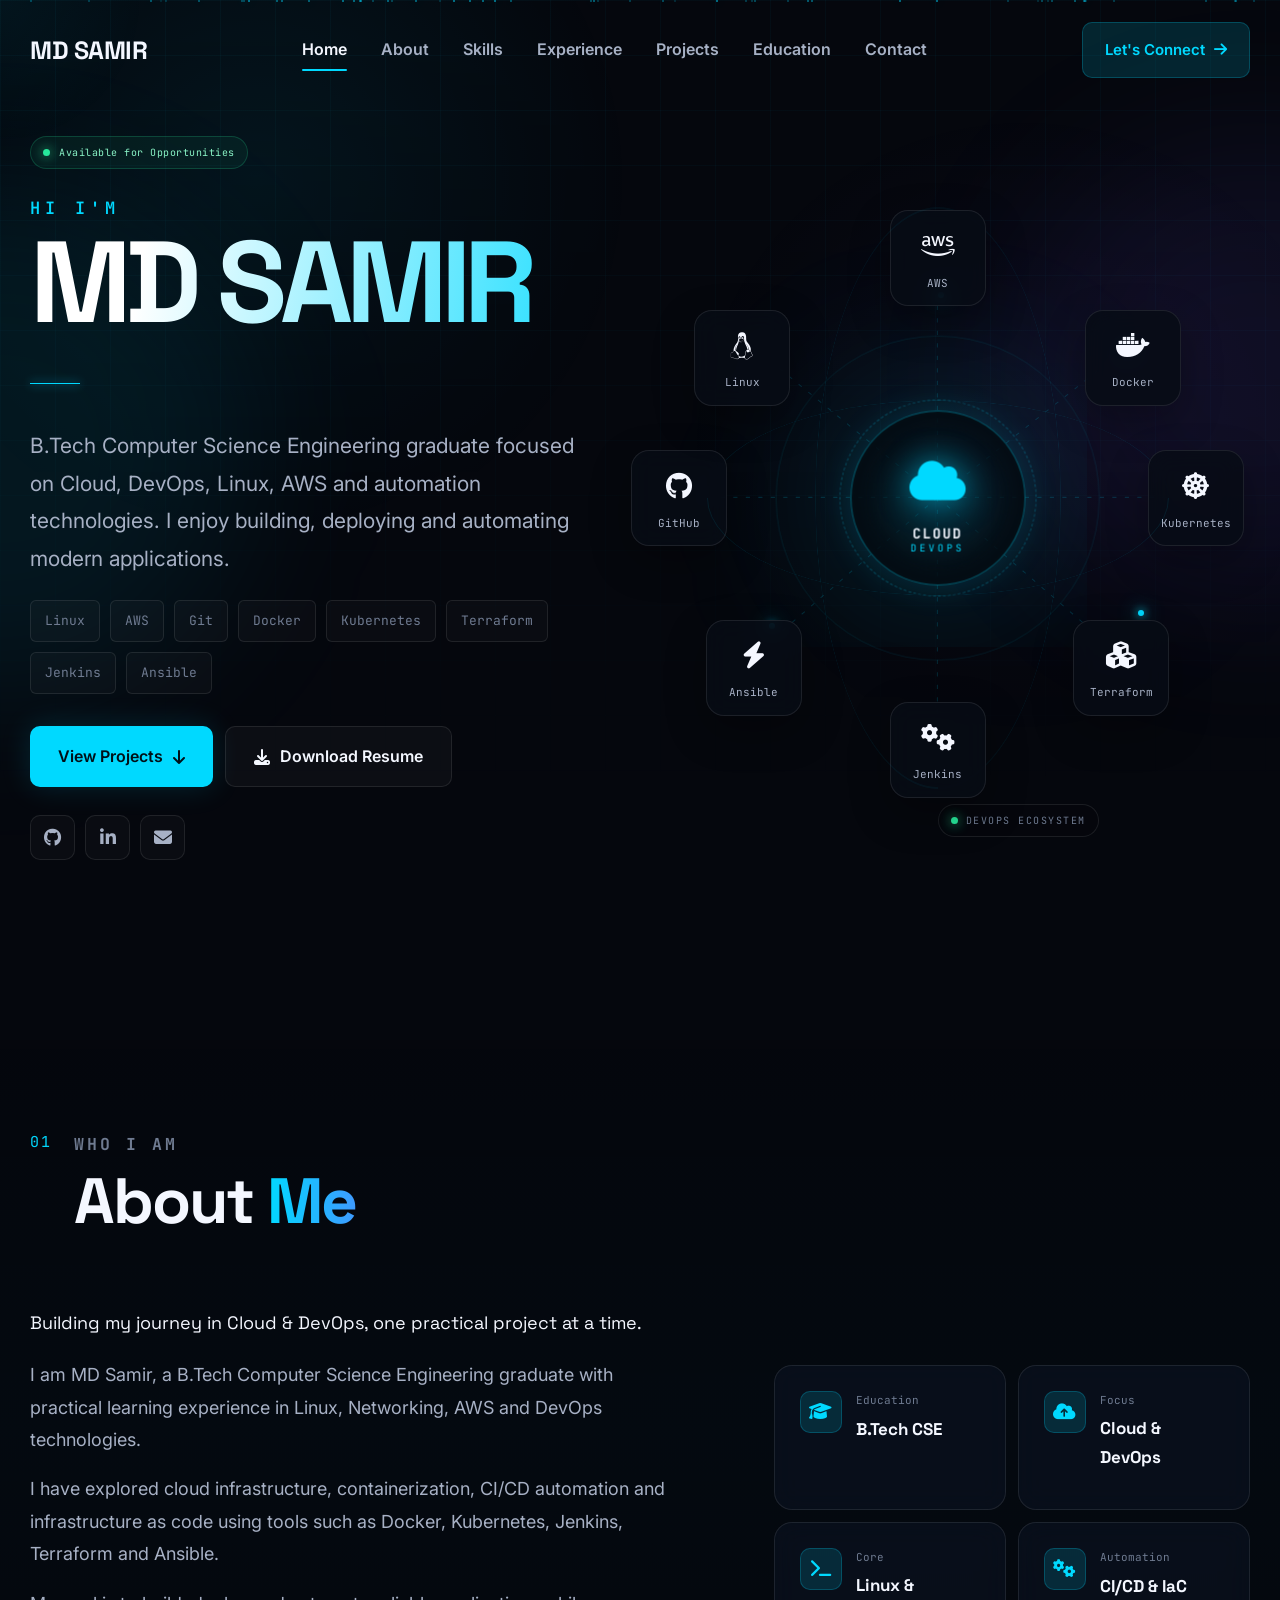
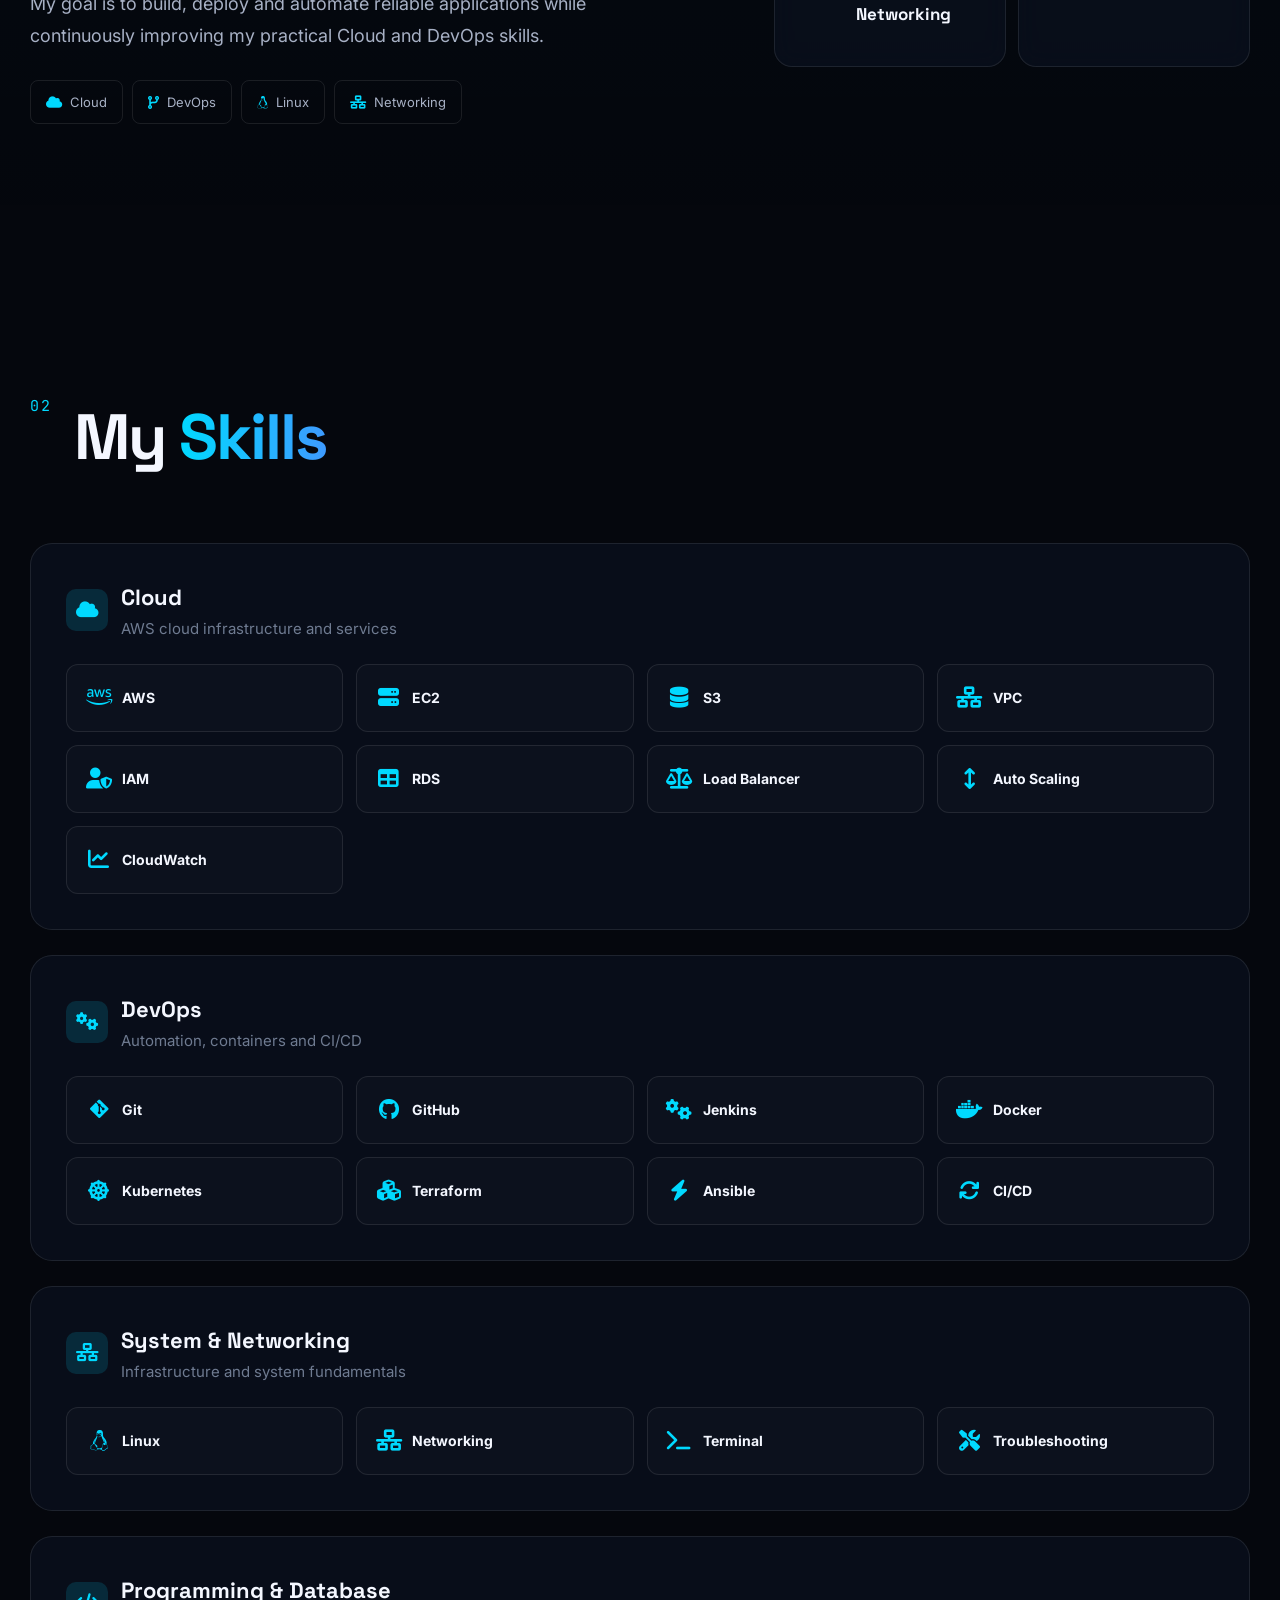
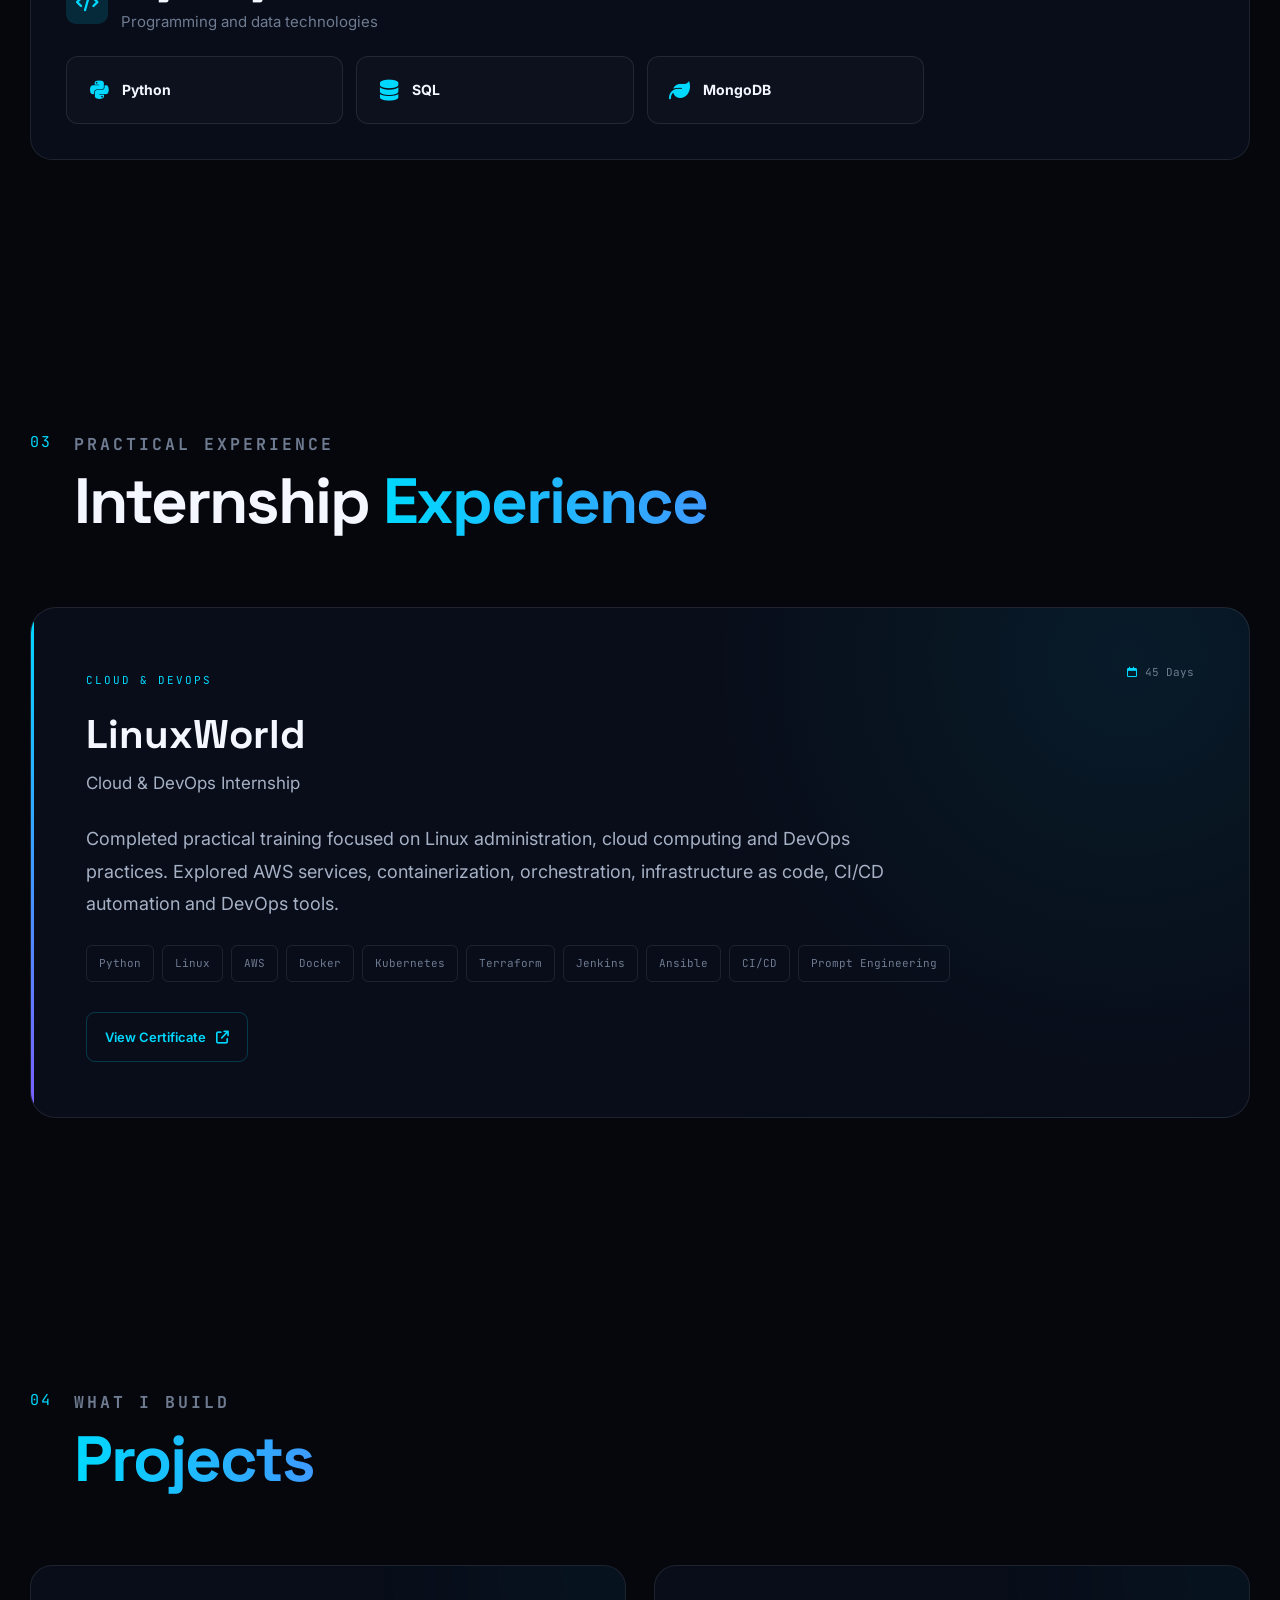
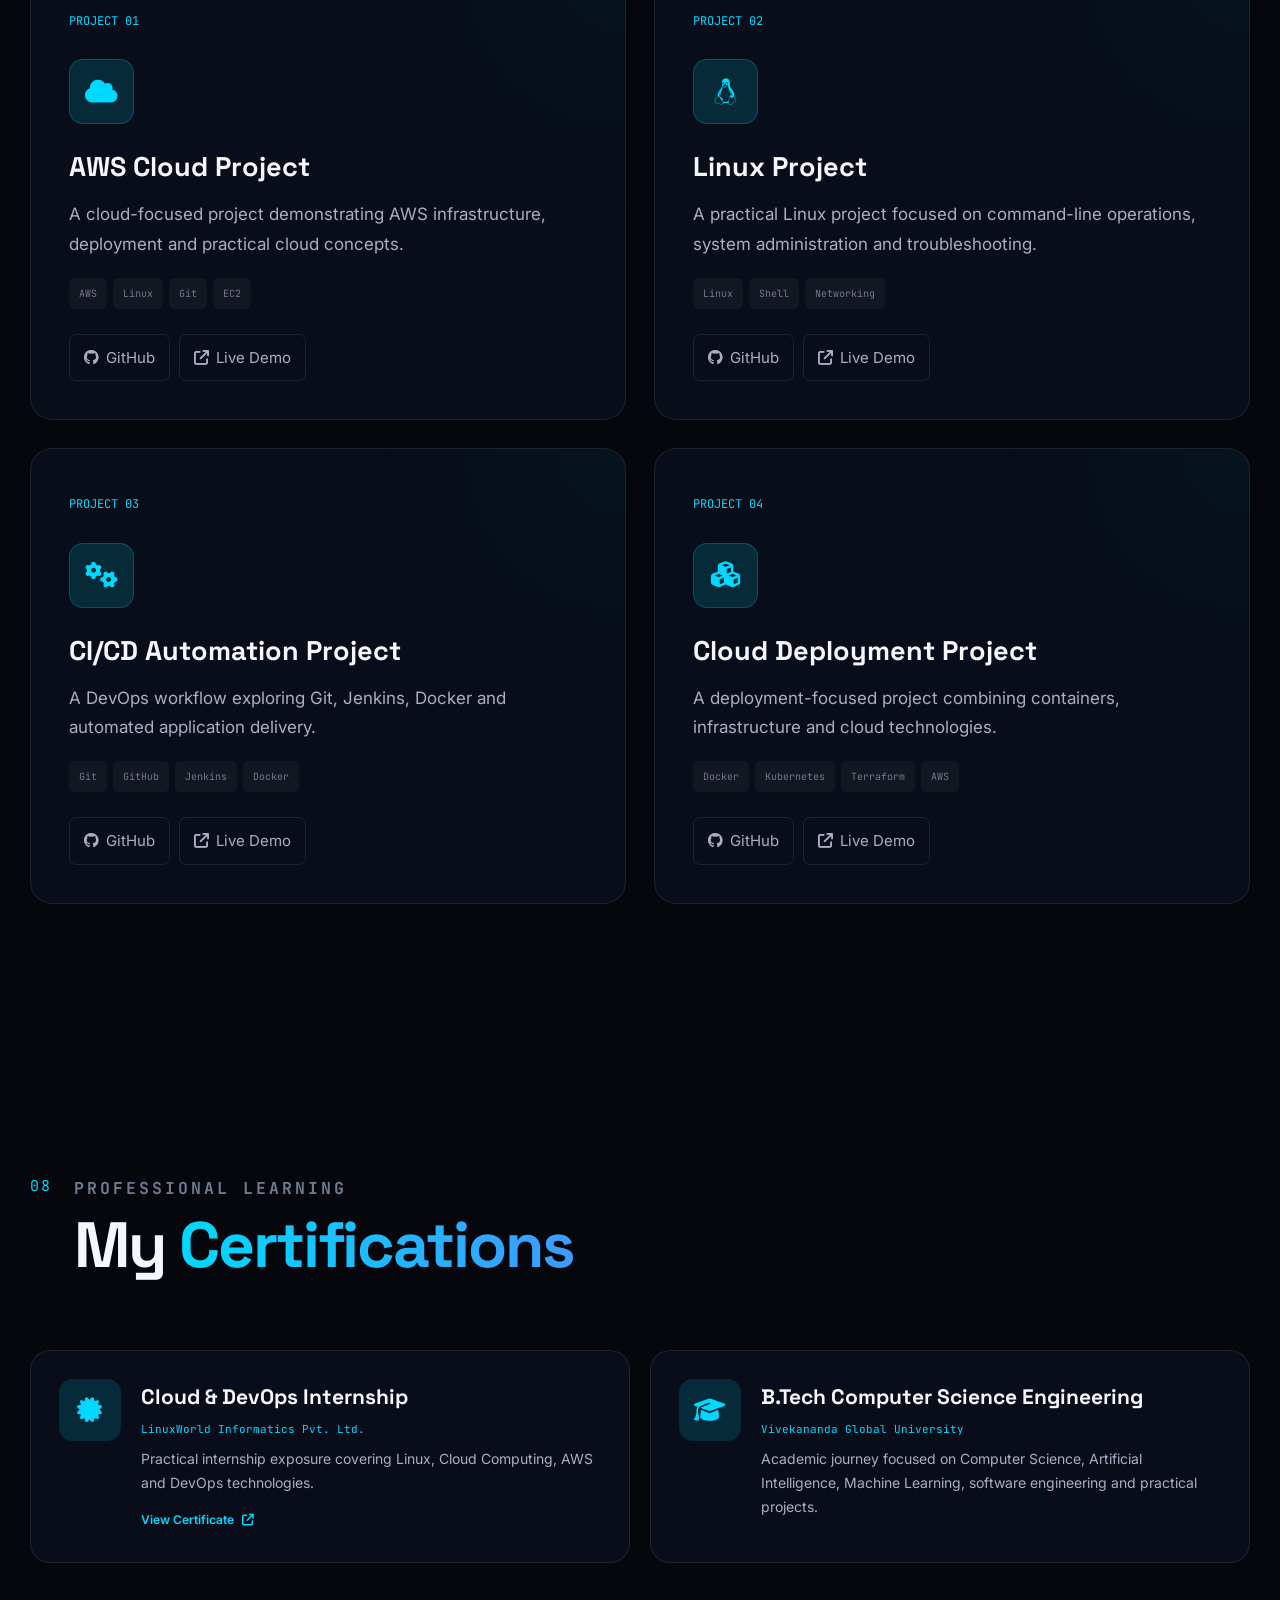
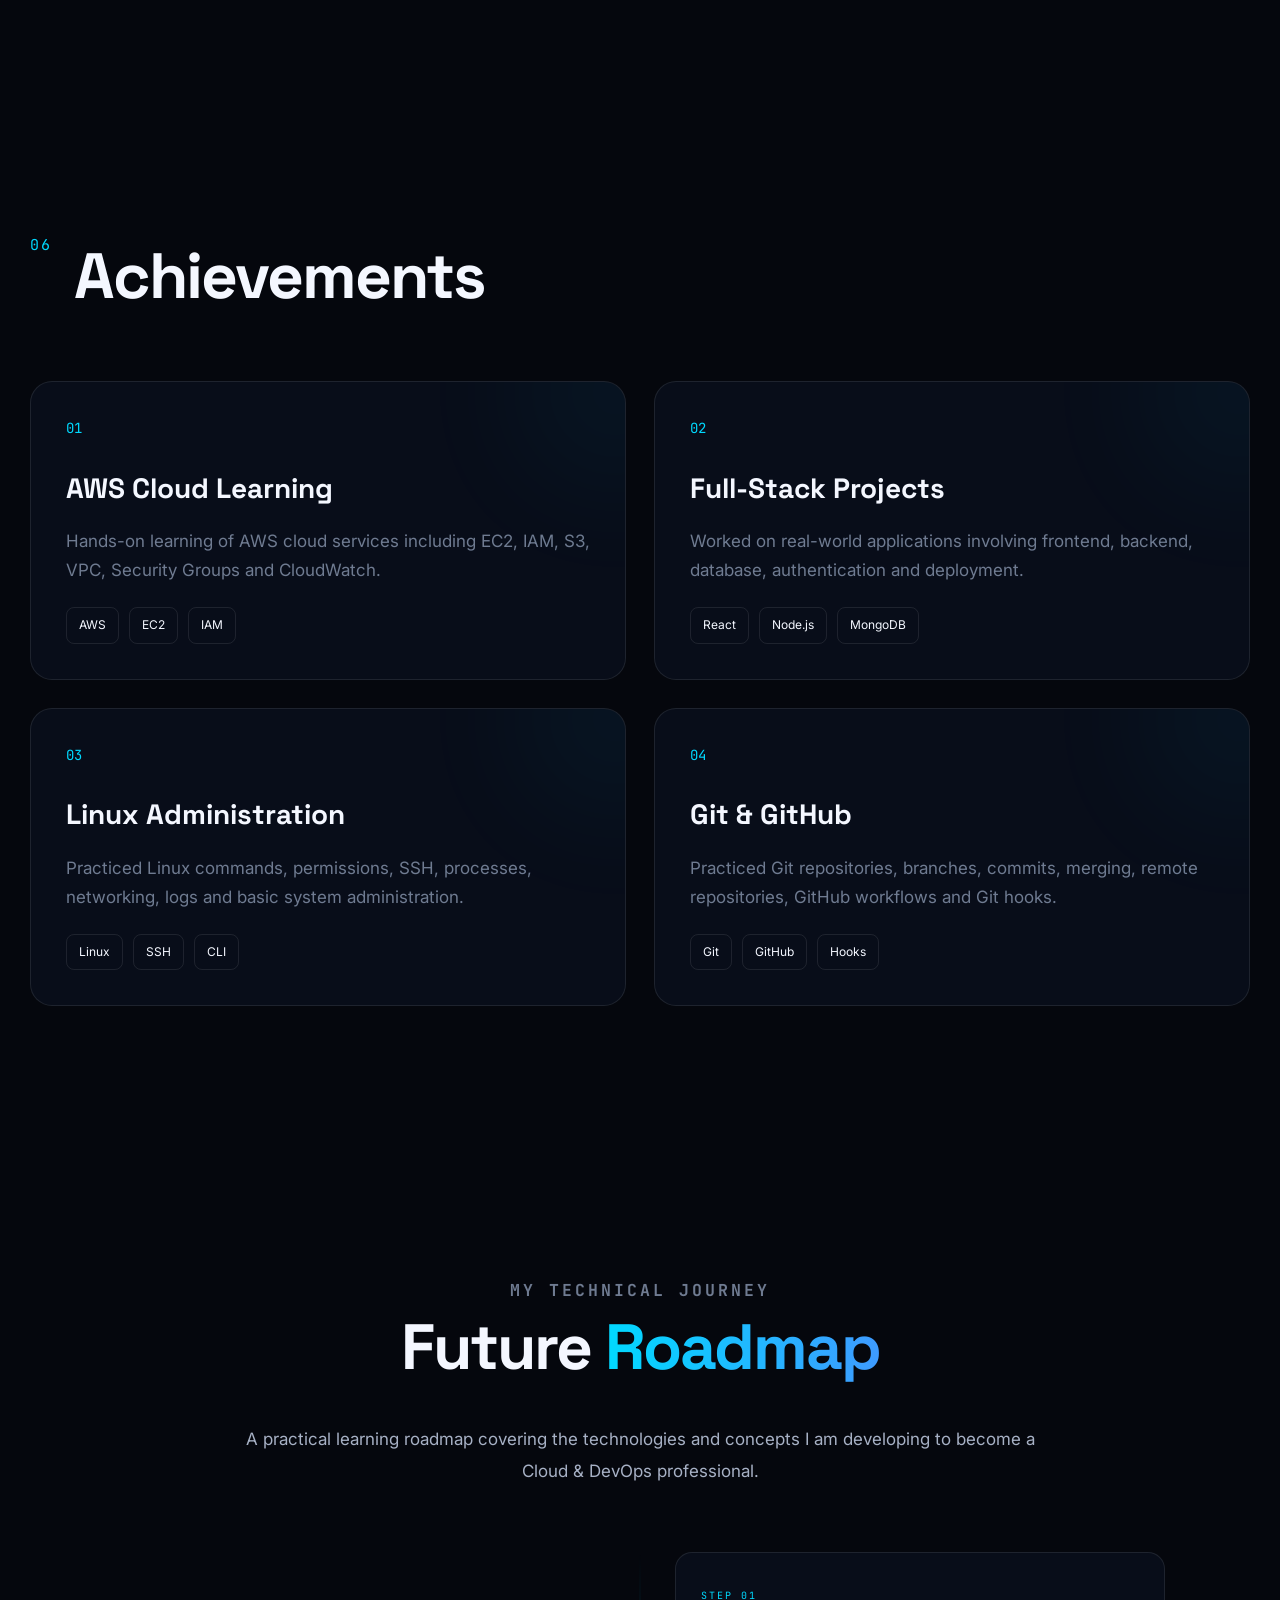
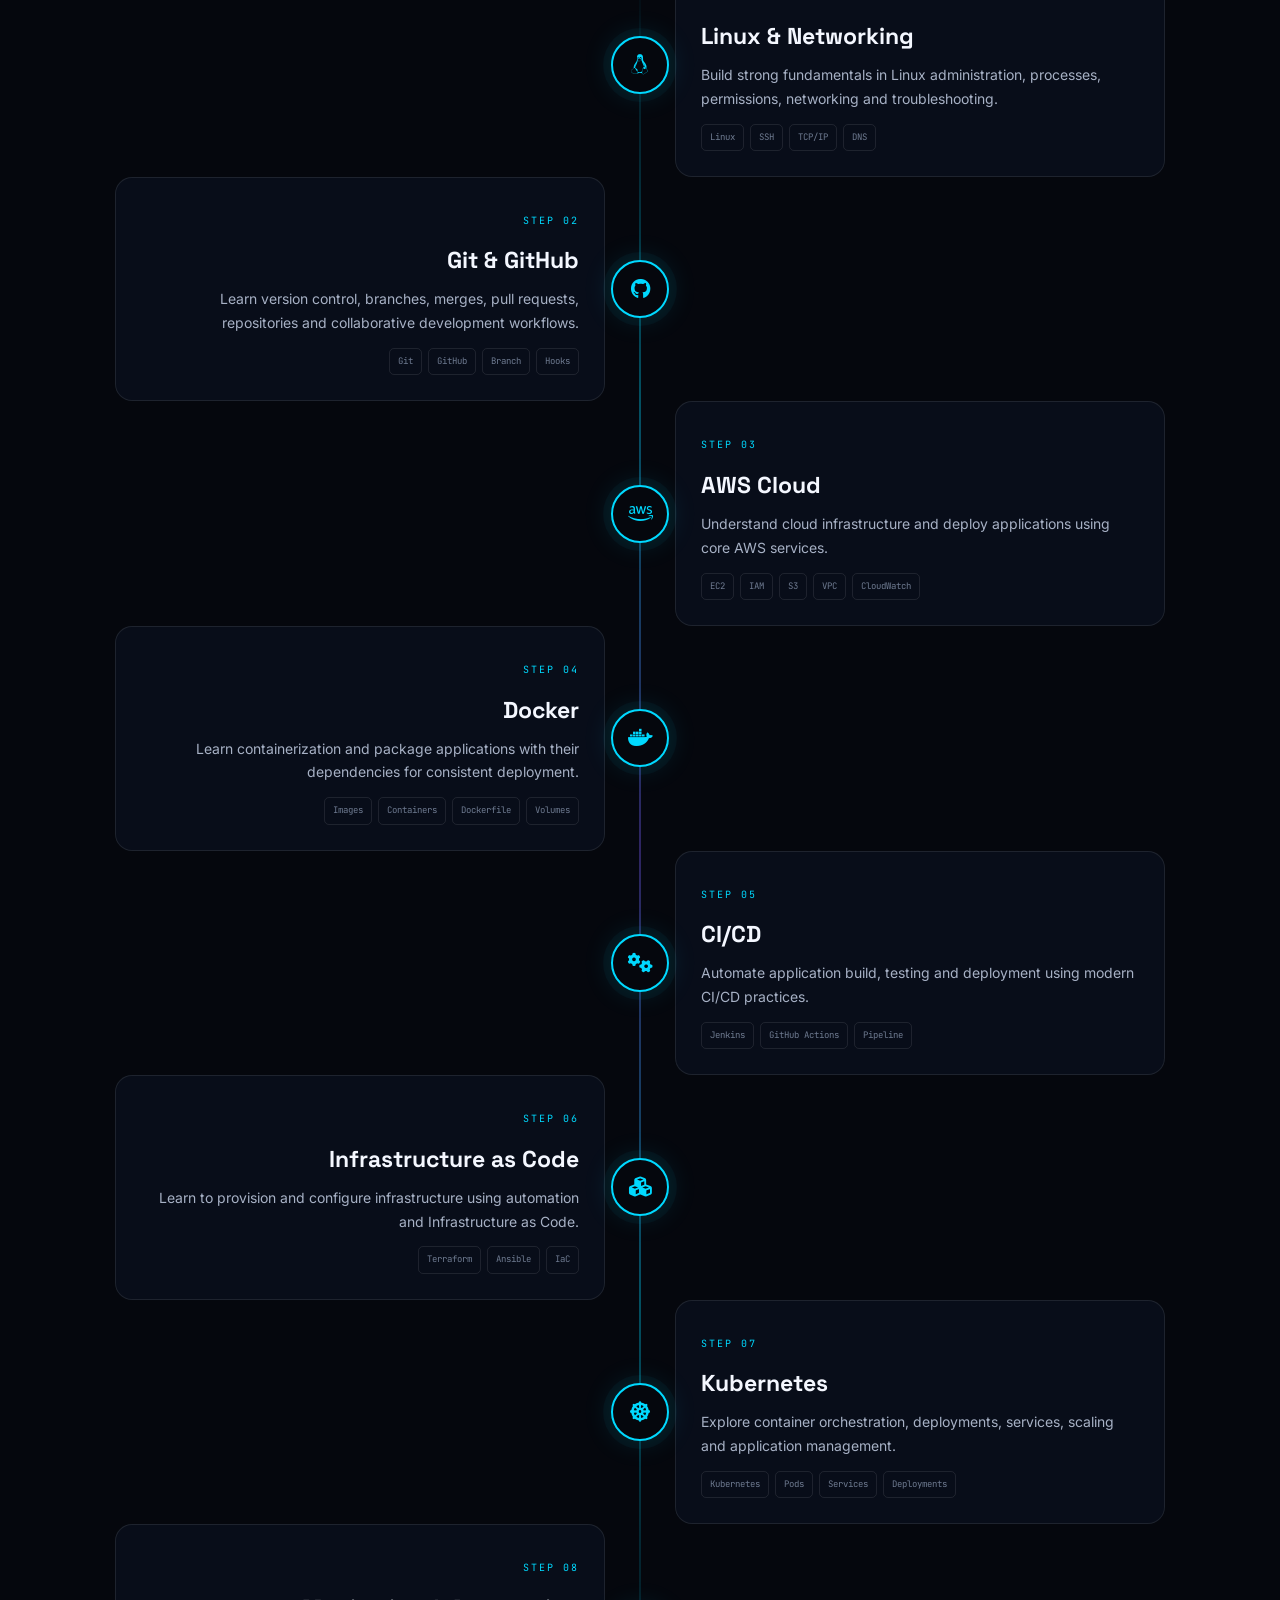
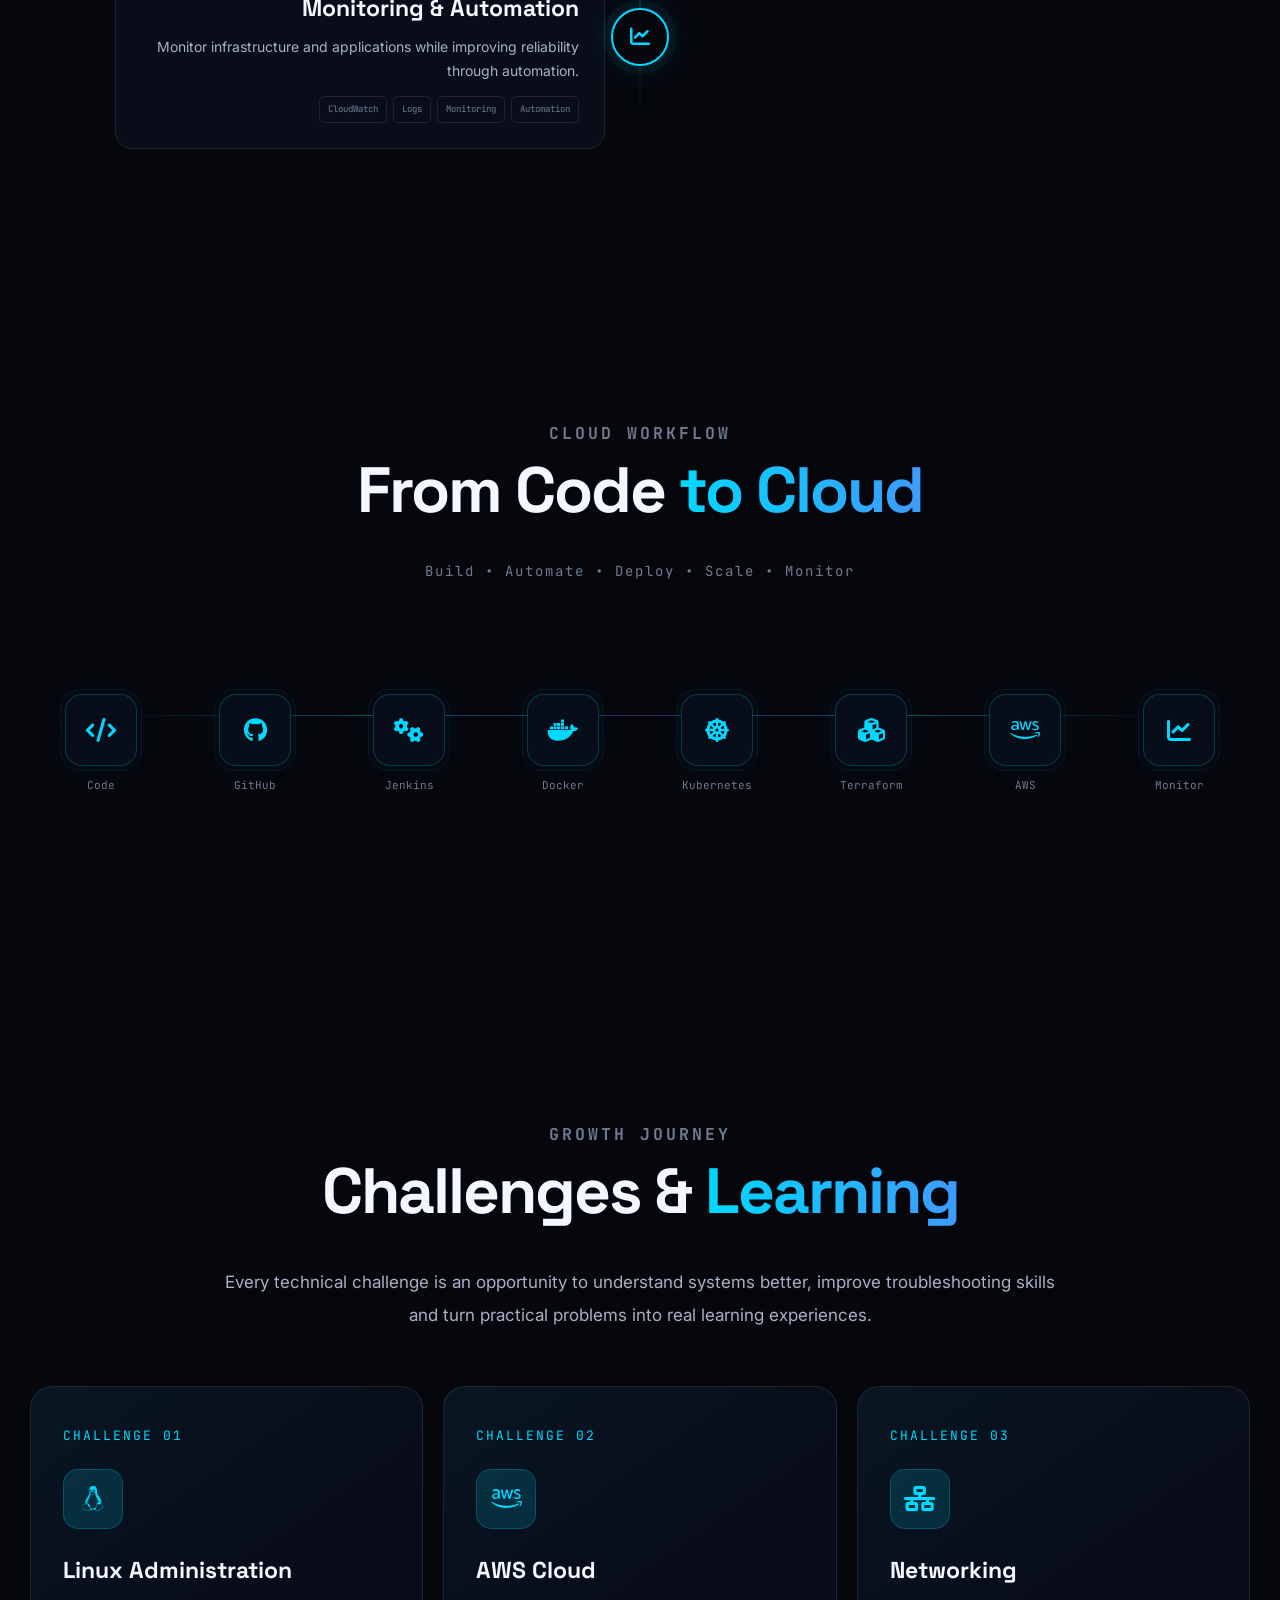
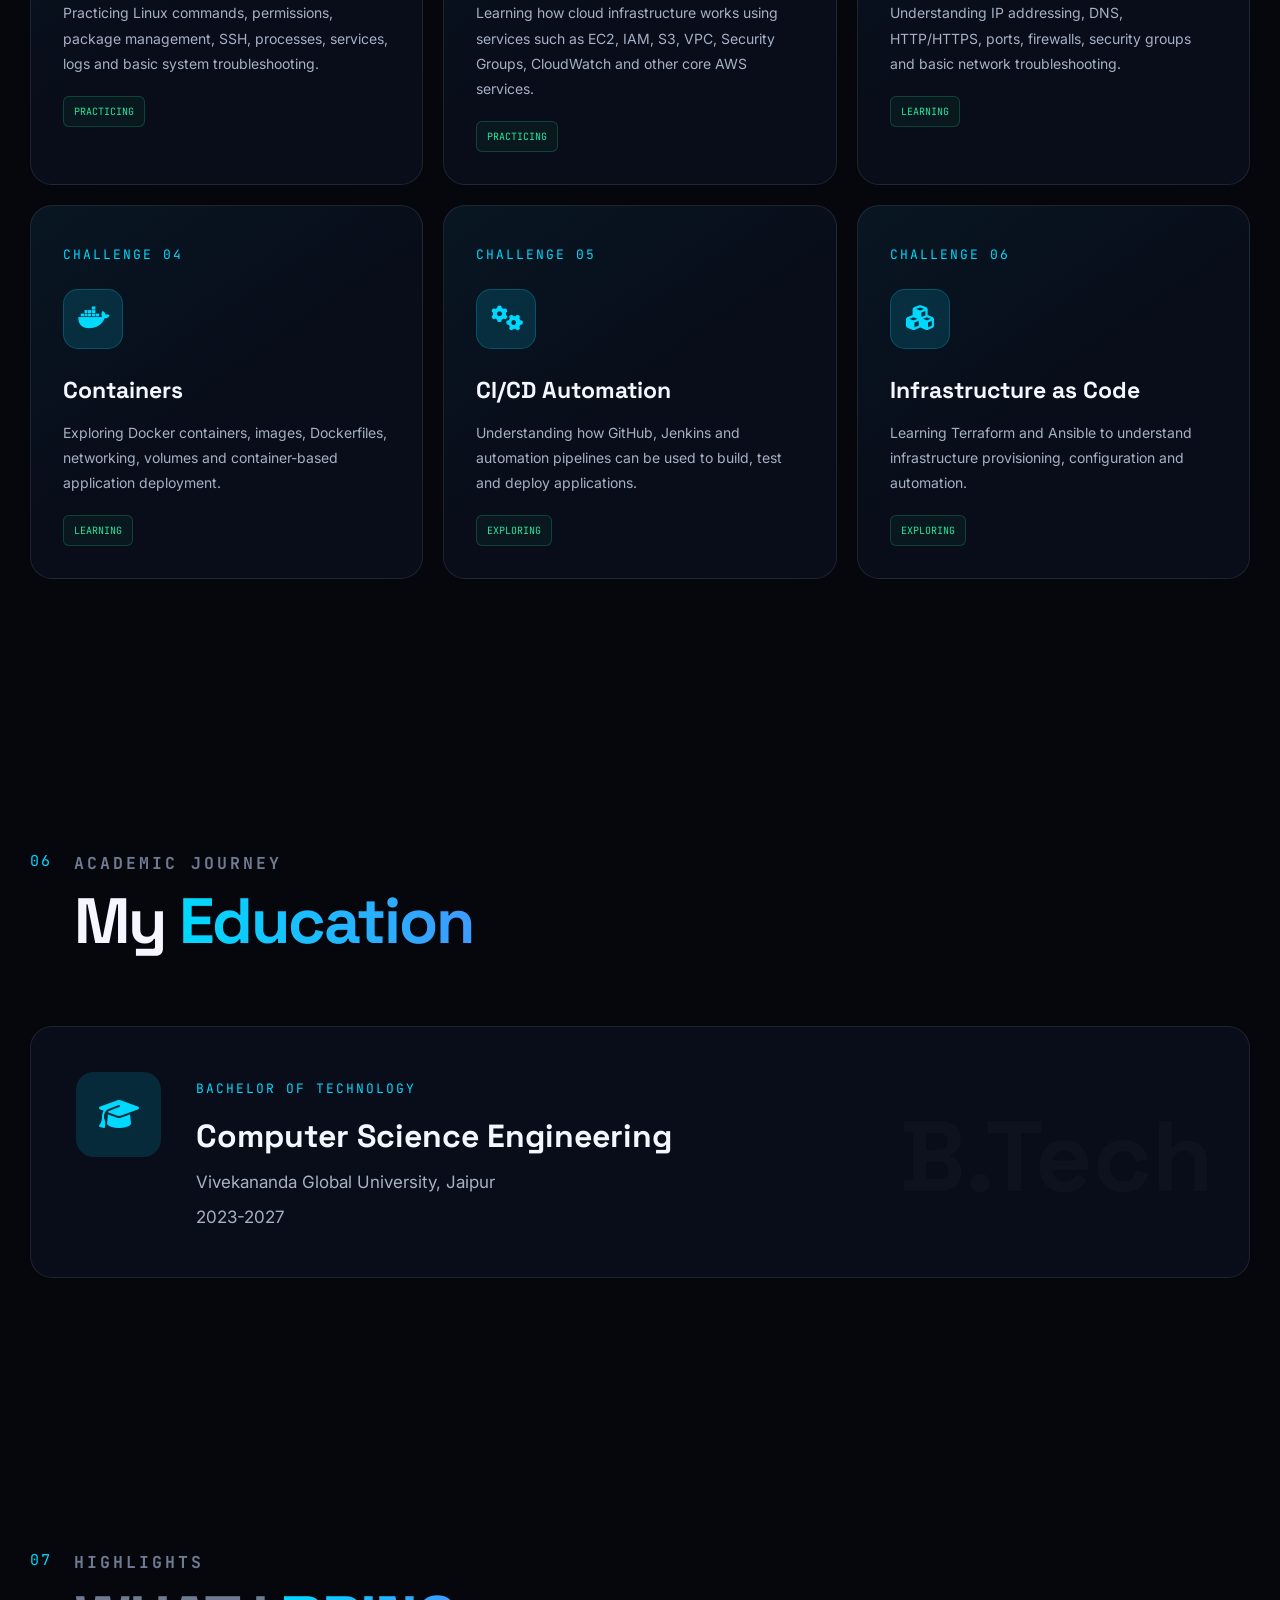
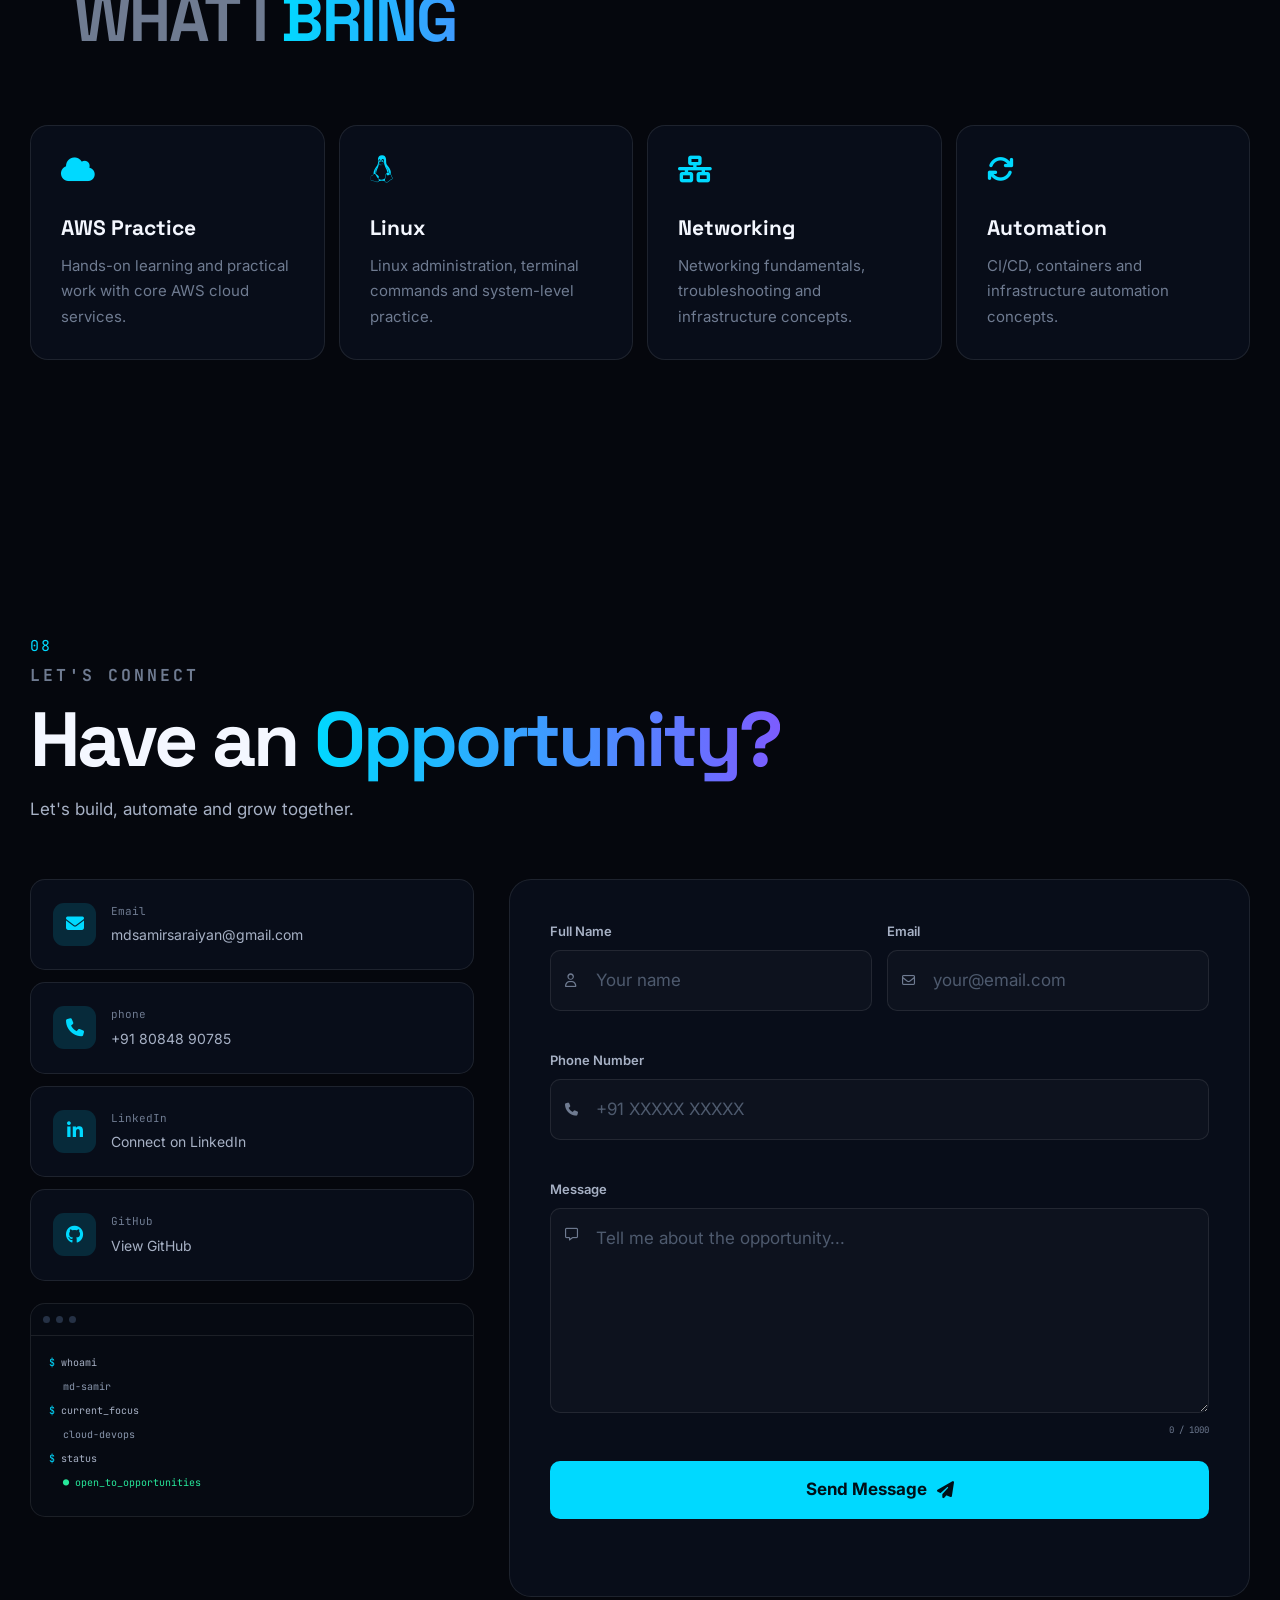
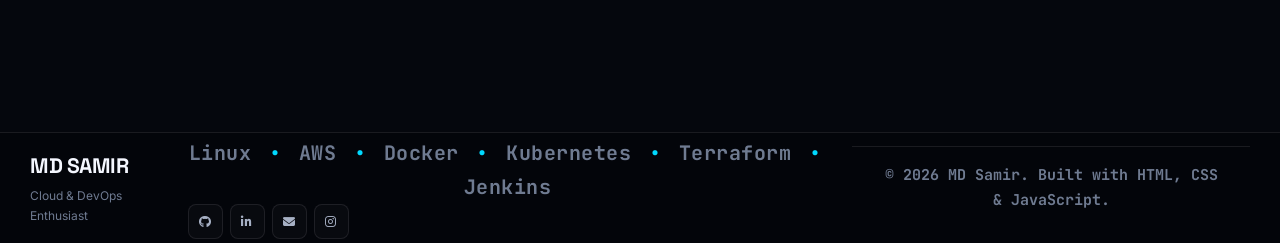
==== commit 6bc9d0f6: "Update index.html" ====
--- a/index.html
+++ b/index.html
@@ -855,7 +855,7 @@
                     </p>
 
                     <a
-                        href="assets/images/linuxworld-certificate.pdf"
+                       href="https://lnkd.in/p/d879vbFM"
                         target="_blank"
                         class="certification-btn"
                     >
